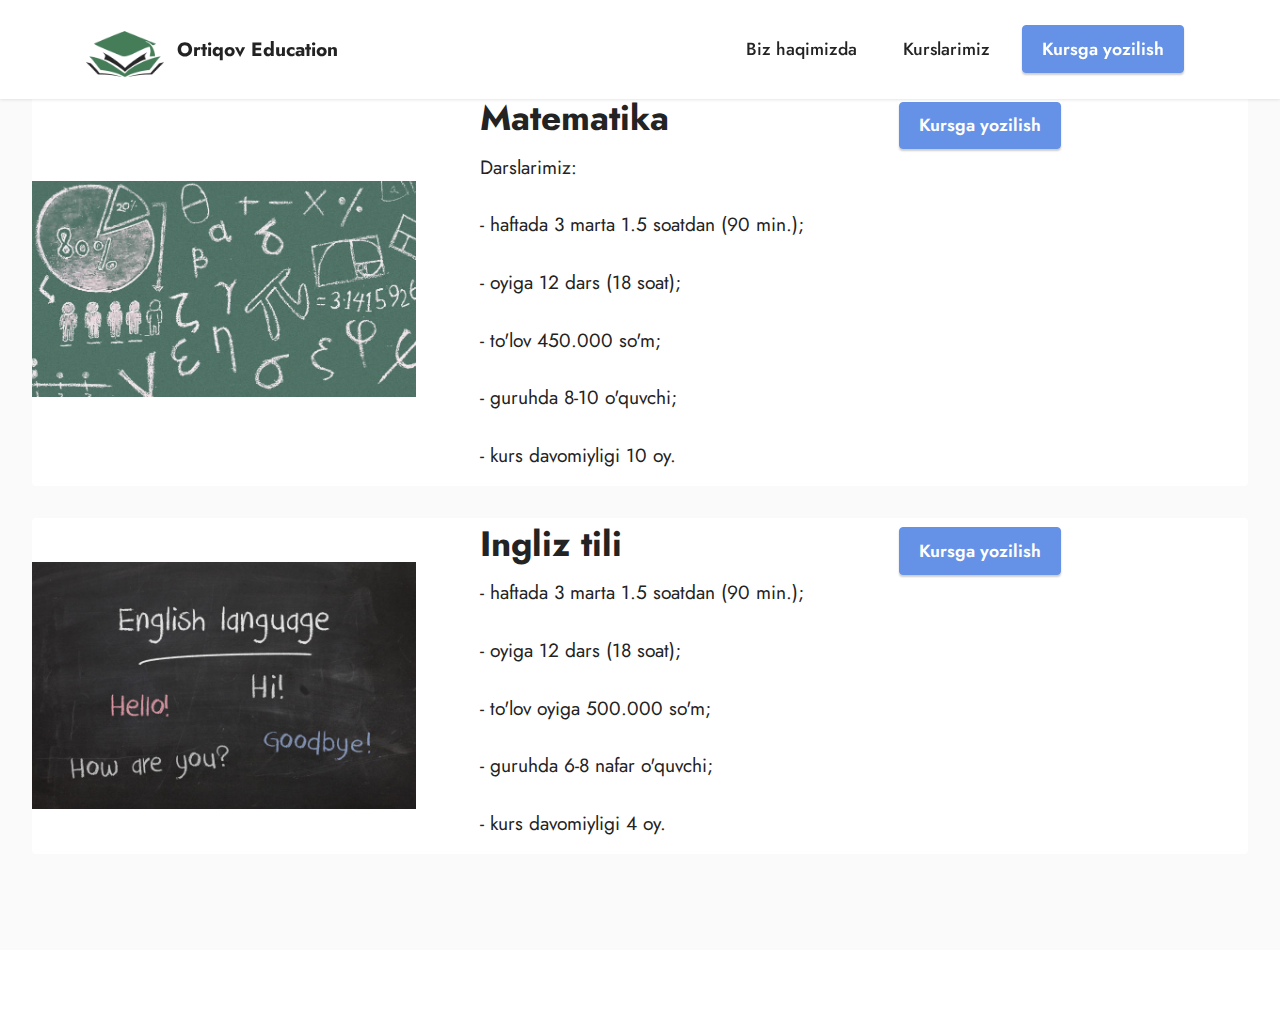
==== page1.html @ 01abdef6 "first commit" ====
<!DOCTYPE html>
<html  >
<head>
  <!-- Site made with Mobirise Website Builder v5.6.11, https://mobirise.com -->
  <meta charset="UTF-8">
  <meta http-equiv="X-UA-Compatible" content="IE=edge">
  <meta name="generator" content="Mobirise v5.6.11, mobirise.com">
  <meta name="twitter:card" content="summary_large_image"/>
  <meta name="twitter:image:src" content="">
  <meta property="og:image" content="">
  <meta name="twitter:title" content="kurslar">
  <meta name="viewport" content="width=device-width, initial-scale=1, minimum-scale=1">
  <link rel="shortcut icon" href="assets/images/ortiqov-2-96x96.png" type="image/x-icon">
  <meta name="description" content="Matematika kurslari,
Matematika,
Matematika Shofitkon,
Ingliz tili ,
Ingliz tili shofirkon">
  
  
  <title>kurslar</title>
  <link rel="stylesheet" href="assets/bootstrap/css/bootstrap.min.css">
  <link rel="stylesheet" href="assets/bootstrap/css/bootstrap-grid.min.css">
  <link rel="stylesheet" href="assets/bootstrap/css/bootstrap-reboot.min.css">
  <link rel="stylesheet" href="assets/dropdown/css/style.css">
  <link rel="stylesheet" href="assets/socicon/css/styles.css">
  <link rel="stylesheet" href="assets/theme/css/style.css">
  <link rel="preload" href="https://fonts.googleapis.com/css?family=Jost:100,200,300,400,500,600,700,800,900,100i,200i,300i,400i,500i,600i,700i,800i,900i&display=swap" as="style" onload="this.onload=null;this.rel='stylesheet'">
  <noscript><link rel="stylesheet" href="https://fonts.googleapis.com/css?family=Jost:100,200,300,400,500,600,700,800,900,100i,200i,300i,400i,500i,600i,700i,800i,900i&display=swap"></noscript>
  <link rel="preload" as="style" href="assets/mobirise/css/mbr-additional.css"><link rel="stylesheet" href="assets/mobirise/css/mbr-additional.css" type="text/css">
  
  
  
  
</head>
<body>
  
  <section data-bs-version="5.1" class="menu menu2 cid-tbuy1qncNh" once="menu" id="menu2-14">
    
    <nav class="navbar navbar-dropdown navbar-fixed-top navbar-expand-lg">
        <div class="container">
            <div class="navbar-brand">
                <span class="navbar-logo">
                    <a href="index.html">
                        <img src="assets/images/ortiqov-2-96x96.png" alt="Mobirise Website Builder" style="height: 4.9rem;">
                    </a>
                </span>
                <span class="navbar-caption-wrap"><a class="navbar-caption text-black text-primary display-7" href="index.html">Ortiqov Education</a></span>
            </div>
            <button class="navbar-toggler" type="button" data-toggle="collapse" data-bs-toggle="collapse" data-target="#navbarSupportedContent" data-bs-target="#navbarSupportedContent" aria-controls="navbarNavAltMarkup" aria-expanded="false" aria-label="Toggle navigation">
                <div class="hamburger">
                    <span></span>
                    <span></span>
                    <span></span>
                    <span></span>
                </div>
            </button>
            <div class="collapse navbar-collapse" id="navbarSupportedContent">
                <ul class="navbar-nav nav-dropdown" data-app-modern-menu="true"><li class="nav-item"><a class="nav-link link text-black text-primary display-4" href="index.html">Biz haqimizda</a></li>
                    <li class="nav-item"><a class="nav-link link text-black text-primary display-4" href="page1.html">Kurslarimiz</a></li></ul>
                
                <div class="navbar-buttons mbr-section-btn"><a class="btn btn-primary display-4" href="page2.html">Kursga yozilish</a></div>
            </div>
        </div>
    </nav>
</section>

<section data-bs-version="5.1" class="features8 cid-tbuydd2Sx3" xmlns="http://www.w3.org/1999/html" id="features9-16">
    
    

    
    

    <div class="container-fluid">
        <div class="card">
            <div class="card-wrapper">
                <div class="row align-items-center">
                    <div class="col-12 col-md-4">
                        <div class="image-wrapper">
                            <img src="assets/images/mbr-1-816x459.jpg" alt="Mobirise Website Builder">
                        </div>
                    </div>
                    <div class="col-12 col-md">
                        <div class="card-box">
                            <div class="row">
                                <div class="col-md">
                                    <h6 class="card-title mbr-fonts-style display-5"><strong>Matematika</strong></h6>
                                    <p class="mbr-text mbr-fonts-style display-7">Darslarimiz:⁣⁣
<br>
<br>⁣- haftada 3 marta 1.5 soatdan (90 min.); ⁣⁣
<br>
<br>- oyiga 12 dars (18 soat); ⁣⁣
<br>
<br>- to'lov 450.000 so'm; ⁣⁣
<br>
<br>- guruhda 8-10 o'quvchi; ⁣⁣
<br>
<br>- kurs davomiyligi 10 oy. ⁣⁣</p>
                                </div>
                                <div class="col-md-auto">
                                    
                                    <div class="mbr-section-btn"><a href="https://mobiri.se" class="btn btn-primary display-4">Kursga yozilish</a></div>
                                </div>
                                <div class="col-lg-2 d-none d-lg-block"></div>
                            </div>
                        </div>
                    </div>
                </div>
            </div>
        </div>
        <div class="card">
            <div class="card-wrapper">
                <div class="row align-items-center">
                    <div class="col-12 col-md-4">
                        <div class="image-wrapper">
                            <img src="assets/images/mbr-816x524.jpg" alt="Mobirise Website Builder">
                        </div>
                    </div>
                    <div class="col-12 col-md">
                        <div class="card-box">
                            <div class="row">
                                <div class="col-md">
                                    <h6 class="card-title mbr-fonts-style display-5"><strong>Ingliz tili</strong></h6>
                                    <p class="mbr-text mbr-fonts-style display-7">⁣⁣⁣- haftada 3 marta 1.5 soatdan (90 min.); ⁣⁣⁣
<br>
<br>- oyiga 12 dars (18 soat); ⁣⁣⁣
<br>
<br>- to'lov oyiga 500.000 so'm; ⁣⁣⁣
<br>
<br>- guruhda 6-8 nafar o'quvchi; ⁣⁣⁣
<br>
<br>- kurs davomiyligi 4 oy. ⁣⁣⁣</p>
                                </div>
                                <div class="col-md-auto">
                                    
                                    <div class="mbr-section-btn"><a href="https://mobiri.se" class="btn btn-primary display-4">Kursga yozilish</a></div>
                                </div>
                                <div class="col-lg-2 d-none d-lg-block"></div>
                            </div>
                        </div>
                    </div>
                </div>
            </div>
        </div>
        
    </div>
</section><section class="display-7" style="padding: 0;align-items: center;justify-content: center;flex-wrap: wrap;    align-content: center;display: flex;position: relative;height: 4rem;"><a href="https://mobiri.se/2800670" style="flex: 1 1;height: 4rem;position: absolute;width: 100%;z-index: 1;"><img alt="" style="height: 4rem;" src="[data-uri]"></a><p style="margin: 0;text-align: center;" class="display-7"> &#8204;</p><a style="z-index:1" href="https://mobirise.com/offline-website-builder.html"></a></section><script src="assets/bootstrap/js/bootstrap.bundle.min.js"></script>  <script src="assets/smoothscroll/smooth-scroll.js"></script>  <script src="assets/ytplayer/index.js"></script>  <script src="assets/dropdown/js/navbar-dropdown.js"></script>  <script src="assets/theme/js/script.js"></script>  
  
  
</body>
</html>
---- assets/dropdown/css/style.css ----
.navbar-dropdown {
  left: 0;
  padding: 0;
  position: absolute;
  right: 0;
  top: 0;
  transition: all 0.45s ease;
  z-index: 1030;
  background: #282828; }
  .navbar-dropdown .navbar-logo {
    margin-right: 0.8rem;
    transition: margin 0.3s ease-in-out;
    vertical-align: middle; }
    .navbar-dropdown .navbar-logo img {
      height: 3.125rem;
      transition: all 0.3s ease-in-out; }
    .navbar-dropdown .navbar-logo.mbr-iconfont {
      font-size: 3.125rem;
      line-height: 3.125rem; }
  .navbar-dropdown .navbar-caption {
    font-weight: 700;
    white-space: normal;
    vertical-align: -4px;
    line-height: 3.125rem !important; }
    .navbar-dropdown .navbar-caption, .navbar-dropdown .navbar-caption:hover {
      color: inherit;
      text-decoration: none; }
  .navbar-dropdown .mbr-iconfont + .navbar-caption {
    vertical-align: -1px; }
  .navbar-dropdown.navbar-fixed-top {
    position: fixed; }
  .navbar-dropdown .navbar-brand span {
    vertical-align: -4px; }
  .navbar-dropdown.bg-color.transparent {
    background: none; }
  .navbar-dropdown.navbar-short .navbar-brand {
    padding: 0.625rem 0; }
    .navbar-dropdown.navbar-short .navbar-brand span {
      vertical-align: -1px; }
  .navbar-dropdown.navbar-short .navbar-caption {
    line-height: 2.375rem !important;
    vertical-align: -2px; }
  .navbar-dropdown.navbar-short .navbar-logo {
    margin-right: 0.5rem; }
    .navbar-dropdown.navbar-short .navbar-logo img {
      height: 2.375rem; }
    .navbar-dropdown.navbar-short .navbar-logo.mbr-iconfont {
      font-size: 2.375rem;
      line-height: 2.375rem; }
  .navbar-dropdown.navbar-short .mbr-table-cell {
    height: 3.625rem; }
  .navbar-dropdown .navbar-close {
    left: 0.6875rem;
    position: fixed;
    top: 0.75rem;
    z-index: 1000; }
  .navbar-dropdown .hamburger-icon {
    content: "";
    display: inline-block;
    vertical-align: middle;
    width: 16px;
    -webkit-box-shadow: 0 -6px 0 1px #282828,0 0 0 1px #282828,0 6px 0 1px #282828;
    -moz-box-shadow: 0 -6px 0 1px #282828,0 0 0 1px #282828,0 6px 0 1px #282828;
    box-shadow: 0 -6px 0 1px #282828,0 0 0 1px #282828,0 6px 0 1px #282828; }

.dropdown-menu .dropdown-toggle[data-toggle="dropdown-submenu"]::after {
  border-bottom: 0.35em solid transparent;
  border-left: 0.35em solid;
  border-right: 0;
  border-top: 0.35em solid transparent;
  margin-left: 0.3rem; }

.dropdown-menu .dropdown-item:focus {
  outline: 0; }

.nav-dropdown {
  font-size: 0.75rem;
  font-weight: 500;
  height: auto !important; }
  .nav-dropdown .nav-btn {
    padding-left: 1rem; }
  .nav-dropdown .link {
    margin: .667em 1.667em;
    font-weight: 500;
    padding: 0;
    transition: color .2s ease-in-out; }
    .nav-dropdown .link.dropdown-toggle {
      margin-right: 2.583em; }
      .nav-dropdown .link.dropdown-toggle::after {
        margin-left: .25rem;
        border-top: 0.35em solid;
        border-right: 0.35em solid transparent;
        border-left: 0.35em solid transparent;
        border-bottom: 0; }
      .nav-dropdown .link.dropdown-toggle[aria-expanded="true"] {
        margin: 0;
        padding: 0.667em 3.263em  0.667em 1.667em; }
  .nav-dropdown .link::after,
  .nav-dropdown .dropdown-item::after {
    color: inherit; }
  .nav-dropdown .btn {
    font-size: 0.75rem;
    font-weight: 700;
    letter-spacing: 0;
    margin-bottom: 0;
    padding-left: 1.25rem;
    padding-right: 1.25rem; }
  .nav-dropdown .dropdown-menu {
    border-radius: 0;
    border: 0;
    left: 0;
    margin: 0;
    padding-bottom: 1.25rem;
    padding-top: 1.25rem;
    position: relative; }
  .nav-dropdown .dropdown-submenu {
    margin-left: 0.125rem;
    top: 0; }
  .nav-dropdown .dropdown-item {
    font-weight: 500;
    line-height: 2;
    padding: 0.3846em 4.615em 0.3846em 1.5385em;
    position: relative;
    transition: color .2s ease-in-out, background-color .2s ease-in-out; }
    .nav-dropdown .dropdown-item::after {
      margin-top: -0.3077em;
      position: absolute;
      right: 1.1538em;
      top: 50%; }
    .nav-dropdown .dropdown-item:focus, .nav-dropdown .dropdown-item:hover {
      background: none; }

@media (max-width: 767px) {
  .nav-dropdown.navbar-toggleable-sm {
    bottom: 0;
    display: none;
    left: 0;
    overflow-x: hidden;
    position: fixed;
    top: 0;
    transform: translateX(-100%);
    -ms-transform: translateX(-100%);
    -webkit-transform: translateX(-100%);
    width: 18.75rem;
    z-index: 999; } }
.nav-dropdown.navbar-toggleable-xl {
  bottom: 0;
  display: none;
  left: 0;
  overflow-x: hidden;
  position: fixed;
  top: 0;
  transform: translateX(-100%);
  -ms-transform: translateX(-100%);
  -webkit-transform: translateX(-100%);
  width: 18.75rem;
  z-index: 999; }

.nav-dropdown-sm {
  display: block !important;
  overflow-x: hidden;
  overflow: auto;
  padding-top: 3.875rem; }
  .nav-dropdown-sm::after {
    content: "";
    display: block;
    height: 3rem;
    width: 100%; }
  .nav-dropdown-sm.collapse.in ~ .navbar-close {
    display: block !important; }
  .nav-dropdown-sm.collapsing, .nav-dropdown-sm.collapse.in {
    transform: translateX(0);
    -ms-transform: translateX(0);
    -webkit-transform: translateX(0);
    transition: all 0.25s ease-out;
    -webkit-transition: all 0.25s ease-out;
    background: #282828; }
  .nav-dropdown-sm.collapsing[aria-expanded="false"] {
    transform: translateX(-100%);
    -ms-transform: translateX(-100%);
    -webkit-transform: translateX(-100%); }
  .nav-dropdown-sm .nav-item {
    display: block;
    margin-left: 0 !important;
    padding-left: 0; }
  .nav-dropdown-sm .link,
  .nav-dropdown-sm .dropdown-item {
    border-top: 1px dotted rgba(255, 255, 255, 0.1);
    font-size: 0.8125rem;
    line-height: 1.6;
    margin: 0 !important;
    padding: 0.875rem 2.4rem 0.875rem 1.5625rem !important;
    position: relative;
    white-space: normal; }
    .nav-dropdown-sm .link:focus, .nav-dropdown-sm .link:hover,
    .nav-dropdown-sm .dropdown-item:focus,
    .nav-dropdown-sm .dropdown-item:hover {
      background: rgba(0, 0, 0, 0.2) !important;
      color: #c0a375; }
  .nav-dropdown-sm .nav-btn {
    position: relative;
    padding: 1.5625rem 1.5625rem 0 1.5625rem; }
    .nav-dropdown-sm .nav-btn::before {
      border-top: 1px dotted rgba(255, 255, 255, 0.1);
      content: "";
      left: 0;
      position: absolute;
      top: 0;
      width: 100%; }
    .nav-dropdown-sm .nav-btn + .nav-btn {
      padding-top: 0.625rem; }
      .nav-dropdown-sm .nav-btn + .nav-btn::before {
        display: none; }
  .nav-dropdown-sm .btn {
    padding: 0.625rem 0; }
  .nav-dropdown-sm .dropdown-toggle[data-toggle="dropdown-submenu"]::after {
    margin-left: .25rem;
    border-top: 0.35em solid;
    border-right: 0.35em solid transparent;
    border-left: 0.35em solid transparent;
    border-bottom: 0; }
  .nav-dropdown-sm .dropdown-toggle[data-toggle="dropdown-submenu"][aria-expanded="true"]::after {
    border-top: 0;
    border-right: 0.35em solid transparent;
    border-left: 0.35em solid transparent;
    border-bottom: 0.35em solid; }
  .nav-dropdown-sm .dropdown-menu {
    margin: 0;
    padding: 0;
    position: relative;
    top: 0;
    left: 0;
    width: 100%;
    border: 0;
    float: none;
    border-radius: 0;
    background: none; }
  .nav-dropdown-sm .dropdown-submenu {
    left: 100%;
    margin-left: 0.125rem;
    margin-top: -1.25rem;
    top: 0; }

.navbar-toggleable-sm .nav-dropdown .dropdown-menu {
  position: absolute; }

.navbar-toggleable-sm .nav-dropdown .dropdown-submenu {
  left: 100%;
  margin-left: 0.125rem;
  margin-top: -1.25rem;
  top: 0; }

.navbar-toggleable-sm.opened .nav-dropdown .dropdown-menu {
  position: relative; }

.navbar-toggleable-sm.opened .nav-dropdown .dropdown-submenu {
  left: 0;
  margin-left: 00rem;
  margin-top: 0rem;
  top: 0; }

.is-builder .nav-dropdown.collapsing {
  transition: none !important; }
---- assets/socicon/css/styles.css ----
@charset "UTF-8";

@font-face {
  font-family: 'Socicon';
  src:  url('../fonts/socicon.eot');
  src:  url('../fonts/socicon.eot?#iefix') format('embedded-opentype'),
    url('../fonts/socicon.woff2') format('woff2'),
    url('../fonts/socicon.ttf') format('truetype'),
    url('../fonts/socicon.woff') format('woff'),
    url('../fonts/socicon.svg#socicon') format('svg');
  font-weight: normal;
  font-style: normal;
  font-display: swap;
}

[data-icon]:before {
  font-family: "socicon" !important;
  content: attr(data-icon);
  font-style: normal !important;
  font-weight: normal !important;
  font-variant: normal !important;
  text-transform: none !important;
  speak: none;
  line-height: 1;
  -webkit-font-smoothing: antialiased;
  -moz-osx-font-smoothing: grayscale;
}

[class^="socicon-"], [class*=" socicon-"] {
  /* use !important to prevent issues with browser extensions that change fonts */
  font-family: 'Socicon' !important;
  speak: none;
  font-style: normal;
  font-weight: normal;
  font-variant: normal;
  text-transform: none;
  line-height: 1;

  /* Better Font Rendering =========== */
  -webkit-font-smoothing: antialiased;
  -moz-osx-font-smoothing: grayscale;
}

.socicon-eitaa:before {
  content: "\e97c";
}
.socicon-soroush:before {
  content: "\e97d";
}
.socicon-bale:before {
  content: "\e97e";
}
.socicon-zazzle:before {
  content: "\e97b";
}
.socicon-society6:before {
  content: "\e97a";
}
.socicon-redbubble:before {
  content: "\e979";
}
.socicon-avvo:before {
  content: "\e978";
}
.socicon-stitcher:before {
  content: "\e977";
}
.socicon-googlehangouts:before {
  content: "\e974";
}
.socicon-dlive:before {
  content: "\e975";
}
.socicon-vsco:before {
  content: "\e976";
}
.socicon-flipboard:before {
  content: "\e973";
}
.socicon-ubuntu:before {
  content: "\e958";
}
.socicon-artstation:before {
  content: "\e959";
}
.socicon-invision:before {
  content: "\e95a";
}
.socicon-torial:before {
  content: "\e95b";
}
.socicon-collectorz:before {
  content: "\e95c";
}
.socicon-seenthis:before {
  content: "\e95d";
}
.socicon-googleplaymusic:before {
  content: "\e95e";
}
.socicon-debian:before {
  content: "\e95f";
}
.socicon-filmfreeway:before {
  content: "\e960";
}
.socicon-gnome:before {
  content: "\e961";
}
.socicon-itchio:before {
  content: "\e962";
}
.socicon-jamendo:before {
  content: "\e963";
}
.socicon-mix:before {
  content: "\e964";
}
.socicon-sharepoint:before {
  content: "\e965";
}
.socicon-tinder:before {
  content: "\e966";
}
.socicon-windguru:before {
  content: "\e967";
}
.socicon-cdbaby:before {
  content: "\e968";
}
.socicon-elementaryos:before {
  content: "\e969";
}
.socicon-stage32:before {
  content: "\e96a";
}
.socicon-tiktok:before {
  content: "\e96b";
}
.socicon-gitter:before {
  content: "\e96c";
}
.socicon-letterboxd:before {
  content: "\e96d";
}
.socicon-threema:before {
  content: "\e96e";
}
.socicon-splice:before {
  content: "\e96f";
}
.socicon-metapop:before {
  content: "\e970";
}
.socicon-naver:before {
  content: "\e971";
}
.socicon-remote:before {
  content: "\e972";
}
.socicon-internet:before {
  content: "\e957";
}
.socicon-moddb:before {
  content: "\e94b";
}
.socicon-indiedb:before {
  content: "\e94c";
}
.socicon-traxsource:before {
  content: "\e94d";
}
.socicon-gamefor:before {
  content: "\e94e";
}
.socicon-pixiv:before {
  content: "\e94f";
}
.socicon-myanimelist:before {
  content: "\e950";
}
.socicon-blackberry:before {
  content: "\e951";
}
.socicon-wickr:before {
  content: "\e952";
}
.socicon-spip:before {
  content: "\e953";
}
.socicon-napster:before {
  content: "\e954";
}
.socicon-beatport:before {
  content: "\e955";
}
.socicon-hackerone:before {
  content: "\e956";
}
.socicon-hackernews:before {
  content: "\e946";
}
.socicon-smashwords:before {
  content: "\e947";
}
.socicon-kobo:before {
  content: "\e948";
}
.socicon-bookbub:before {
  content: "\e949";
}
.socicon-mailru:before {
  content: "\e94a";
}
.socicon-gitlab:before {
  content: "\e945";
}
.socicon-instructables:before {
  content: "\e944";
}
.socicon-portfolio:before {
  content: "\e943";
}
.socicon-codered:before {
  content: "\e940";
}
.socicon-origin:before {
  content: "\e941";
}
.socicon-nextdoor:before {
  content: "\e942";
}
.socicon-udemy:before {
  content: "\e93f";
}
.socicon-livemaster:before {
  content: "\e93e";
}
.socicon-crunchbase:before {
  content: "\e93b";
}
.socicon-homefy:before {
  content: "\e93c";
}
.socicon-calendly:before {
  content: "\e93d";
}
.socicon-realtor:before {
  content: "\e90f";
}
.socicon-tidal:before {
  content: "\e910";
}
.socicon-qobuz:before {
  content: "\e911";
}
.socicon-natgeo:before {
  content: "\e912";
}
.socicon-mastodon:before {
  content: "\e913";
}
.socicon-unsplash:before {
  content: "\e914";
}
.socicon-homeadvisor:before {
  content: "\e915";
}
.socicon-angieslist:before {
  content: "\e916";
}
.socicon-codepen:before {
  content: "\e917";
}
.socicon-slack:before {
  content: "\e918";
}
.socicon-openaigym:before {
  content: "\e919";
}
.socicon-logmein:before {
  content: "\e91a";
}
.socicon-fiverr:before {
  content: "\e91b";
}
.socicon-gotomeeting:before {
  content: "\e91c";
}
.socicon-aliexpress:before {
  content: "\e91d";
}
.socicon-guru:before {
  content: "\e91e";
}
.socicon-appstore:before {
  content: "\e91f";
}
.socicon-homes:before {
  content: "\e920";
}
.socicon-zoom:before {
  content: "\e921";
}
.socicon-alibaba:before {
  content: "\e922";
}
.socicon-craigslist:before {
  content: "\e923";
}
.socicon-wix:before {
  content: "\e924";
}
.socicon-redfin:before {
  content: "\e925";
}
.socicon-googlecalendar:before {
  content: "\e926";
}
.socicon-shopify:before {
  content: "\e927";
}
.socicon-freelancer:before {
  content: "\e928";
}
.socicon-seedrs:before {
  content: "\e929";
}
.socicon-bing:before {
  content: "\e92a";
}
.socicon-doodle:before {
  content: "\e92b";
}
.socicon-bonanza:before {
  content: "\e92c";
}
.socicon-squarespace:before {
  content: "\e92d";
}
.socicon-toptal:before {
  content: "\e92e";
}
.socicon-gust:before {
  content: "\e92f";
}
.socicon-ask:before {
  content: "\e930";
}
.socicon-trulia:before {
  content: "\e931";
}
.socicon-loomly:before {
  content: "\e932";
}
.socicon-ghost:before {
  content: "\e933";
}
.socicon-upwork:before {
  content: "\e934";
}
.socicon-fundable:before {
  content: "\e935";
}
.socicon-booking:before {
  content: "\e936";
}
.socicon-googlemaps:before {
  content: "\e937";
}
.socicon-zillow:before {
  content: "\e938";
}
.socicon-niconico:before {
  content: "\e939";
}
.socicon-toneden:before {
  content: "\e93a";
}
.socicon-augment:before {
  content: "\e908";
}
.socicon-bitbucket:before {
  content: "\e909";
}
.socicon-fyuse:before {
  content: "\e90a";
}
.socicon-yt-gaming:before {
  content: "\e90b";
}
.socicon-sketchfab:before {
  content: "\e90c";
}
.socicon-mobcrush:before {
  content: "\e90d";
}
.socicon-microsoft:before {
  content: "\e90e";
}
.socicon-pandora:before {
  content: "\e907";
}
.socicon-messenger:before {
  content: "\e906";
}
.socicon-gamewisp:before {
  content: "\e905";
}
.socicon-bloglovin:before {
  content: "\e904";
}
.socicon-tunein:before {
  content: "\e903";
}
.socicon-gamejolt:before {
  content: "\e901";
}
.socicon-trello:before {
  content: "\e902";
}
.socicon-spreadshirt:before {
  content: "\e900";
}
.socicon-500px:before {
  content: "\e000";
}
.socicon-8tracks:before {
  content: "\e001";
}
.socicon-airbnb:before {
  content: "\e002";
}
.socicon-alliance:before {
  content: "\e003";
}
.socicon-amazon:before {
  content: "\e004";
}
.socicon-amplement:before {
  content: "\e005";
}
.socicon-android:before {
  content: "\e006";
}
.socicon-angellist:before {
  content: "\e007";
}
.socicon-apple:before {
  content: "\e008";
}
.socicon-appnet:before {
  content: "\e009";
}
.socicon-baidu:before {
  content: "\e00a";
}
.socicon-bandcamp:before {
  content: "\e00b";
}
.socicon-battlenet:before {
  content: "\e00c";
}
.socicon-mixer:before {
  content: "\e00d";
}
.socicon-bebee:before {
  content: "\e00e";
}
.socicon-bebo:before {
  content: "\e00f";
}
.socicon-behance:before {
  content: "\e010";
}
.socicon-blizzard:before {
  content: "\e011";
}
.socicon-blogger:before {
  content: "\e012";
}
.socicon-buffer:before {
  content: "\e013";
}
.socicon-chrome:before {
  content: "\e014";
}
.socicon-coderwall:before {
  content: "\e015";
}
.socicon-curse:before {
  content: "\e016";
}
.socicon-dailymotion:before {
  content: "\e017";
}
.socicon-deezer:before {
  content: "\e018";
}
.socicon-delicious:before {
  content: "\e019";
}
.socicon-deviantart:before {
  content: "\e01a";
}
.socicon-diablo:before {
  content: "\e01b";
}
.socicon-digg:before {
  content: "\e01c";
}
.socicon-discord:before {
  content: "\e01d";
}
.socicon-disqus:before {
  content: "\e01e";
}
.socicon-douban:before {
  content: "\e01f";
}
.socicon-draugiem:before {
  content: "\e020";
}
.socicon-dribbble:before {
  content: "\e021";
}
.socicon-drupal:before {
  content: "\e022";
}
.socicon-ebay:before {
  content: "\e023";
}
.socicon-ello:before {
  content: "\e024";
}
.socicon-endomodo:before {
  content: "\e025";
}
.socicon-envato:before {
  content: "\e026";
}
.socicon-etsy:before {
  content: "\e027";
}
.socicon-facebook:before {
  content: "\e028";
}
.socicon-feedburner:before {
  content: "\e029";
}
.socicon-filmweb:before {
  content: "\e02a";
}
.socicon-firefox:before {
  content: "\e02b";
}
.socicon-flattr:before {
  content: "\e02c";
}
.socicon-flickr:before {
  content: "\e02d";
}
.socicon-formulr:before {
  content: "\e02e";
}
.socicon-forrst:before {
  content: "\e02f";
}
.socicon-foursquare:before {
  content: "\e030";
}
.socicon-friendfeed:before {
  content: "\e031";
}
.socicon-github:before {
  content: "\e032";
}
.socicon-goodreads:before {
  content: "\e033";
}
.socicon-google:before {
  content: "\e034";
}
.socicon-googlescholar:before {
  content: "\e035";
}
.socicon-googlegroups:before {
  content: "\e036";
}
.socicon-googlephotos:before {
  content: "\e037";
}
.socicon-googleplus:before {
  content: "\e038";
}
.socicon-grooveshark:before {
  content: "\e039";
}
.socicon-hackerrank:before {
  content: "\e03a";
}
.socicon-hearthstone:before {
  content: "\e03b";
}
.socicon-hellocoton:before {
  content: "\e03c";
}
.socicon-heroes:before {
  content: "\e03d";
}
.socicon-smashcast:before {
  content: "\e03e";
}
.socicon-horde:before {
  content: "\e03f";
}
.socicon-houzz:before {
  content: "\e040";
}
.socicon-icq:before {
  content: "\e041";
}
.socicon-identica:before {
  content: "\e042";
}
.socicon-imdb:before {
  content: "\e043";
}
.socicon-instagram:before {
  content: "\e044";
}
.socicon-issuu:before {
  content: "\e045";
}
.socicon-istock:before {
  content: "\e046";
}
.socicon-itunes:before {
  content: "\e047";
}
.socicon-keybase:before {
  content: "\e048";
}
.socicon-lanyrd:before {
  content: "\e049";
}
.socicon-lastfm:before {
  content: "\e04a";
}
.socicon-line:before {
  content: "\e04b";
}
.socicon-linkedin:before {
  content: "\e04c";
}
.socicon-livejournal:before {
  content: "\e04d";
}
.socicon-lyft:before {
  content: "\e04e";
}
.socicon-macos:before {
  content: "\e04f";
}
.socicon-mail:before {
  content: "\e050";
}
.socicon-medium:before {
  content: "\e051";
}
.socicon-meetup:before {
  content: "\e052";
}
.socicon-mixcloud:before {
  content: "\e053";
}
.socicon-modelmayhem:before {
  content: "\e054";
}
.socicon-mumble:before {
  content: "\e055";
}
.socicon-myspace:before {
  content: "\e056";
}
.socicon-newsvine:before {
  content: "\e057";
}
.socicon-nintendo:before {
  content: "\e058";
}
.socicon-npm:before {
  content: "\e059";
}
.socicon-odnoklassniki:before {
  content: "\e05a";
}
.socicon-openid:before {
  content: "\e05b";
}
.socicon-opera:before {
  content: "\e05c";
}
.socicon-outlook:before {
  content: "\e05d";
}
.socicon-overwatch:before {
  content: "\e05e";
}
.socicon-patreon:before {
  content: "\e05f";
}
.socicon-paypal:before {
  content: "\e060";
}
.socicon-periscope:before {
  content: "\e061";
}
.socicon-persona:before {
  content: "\e062";
}
.socicon-pinterest:before {
  content: "\e063";
}
.socicon-play:before {
  content: "\e064";
}
.socicon-player:before {
  content: "\e065";
}
.socicon-playstation:before {
  content: "\e066";
}
.socicon-pocket:before {
  content: "\e067";
}
.socicon-qq:before {
  content: "\e068";
}
.socicon-quora:before {
  content: "\e069";
}
.socicon-raidcall:before {
  content: "\e06a";
}
.socicon-ravelry:before {
  content: "\e06b";
}
.socicon-reddit:before {
  content: "\e06c";
}
.socicon-renren:before {
  content: "\e06d";
}
.socicon-researchgate:before {
  content: "\e06e";
}
.socicon-residentadvisor:before {
  content: "\e06f";
}
.socicon-reverbnation:before {
  content: "\e070";
}
.socicon-rss:before {
  content: "\e071";
}
.socicon-sharethis:before {
  content: "\e072";
}
.socicon-skype:before {
  content: "\e073";
}
.socicon-slideshare:before {
  content: "\e074";
}
.socicon-smugmug:before {
  content: "\e075";
}
.socicon-snapchat:before {
  content: "\e076";
}
.socicon-songkick:before {
  content: "\e077";
}
.socicon-soundcloud:before {
  content: "\e078";
}
.socicon-spotify:before {
  content: "\e079";
}
.socicon-stackexchange:before {
  content: "\e07a";
}
.socicon-stackoverflow:before {
  content: "\e07b";
}
.socicon-starcraft:before {
  content: "\e07c";
}
.socicon-stayfriends:before {
  content: "\e07d";
}
.socicon-steam:before {
  content: "\e07e";
}
.socicon-storehouse:before {
  content: "\e07f";
}
.socicon-strava:before {
  content: "\e080";
}
.socicon-streamjar:before {
  content: "\e081";
}
.socicon-stumbleupon:before {
  content: "\e082";
}
.socicon-swarm:before {
  content: "\e083";
}
.socicon-teamspeak:before {
  content: "\e084";
}
.socicon-teamviewer:before {
  content: "\e085";
}
.socicon-technorati:before {
  content: "\e086";
}
.socicon-telegram:before {
  content: "\e087";
}
.socicon-tripadvisor:before {
  content: "\e088";
}
.socicon-tripit:before {
  content: "\e089";
}
.socicon-triplej:before {
  content: "\e08a";
}
.socicon-tumblr:before {
  content: "\e08b";
}
.socicon-twitch:before {
  content: "\e08c";
}
.socicon-twitter:before {
  content: "\e08d";
}
.socicon-uber:before {
  content: "\e08e";
}
.socicon-ventrilo:before {
  content: "\e08f";
}
.socicon-viadeo:before {
  content: "\e090";
}
.socicon-viber:before {
  content: "\e091";
}
.socicon-viewbug:before {
  content: "\e092";
}
.socicon-vimeo:before {
  content: "\e093";
}
.socicon-vine:before {
  content: "\e094";
}
.socicon-vkontakte:before {
  content: "\e095";
}
.socicon-warcraft:before {
  content: "\e096";
}
.socicon-wechat:before {
  content: "\e097";
}
.socicon-weibo:before {
  content: "\e098";
}
.socicon-whatsapp:before {
  content: "\e099";
}
.socicon-wikipedia:before {
  content: "\e09a";
}
.socicon-windows:before {
  content: "\e09b";
}
.socicon-wordpress:before {
  content: "\e09c";
}
.socicon-wykop:before {
  content: "\e09d";
}
.socicon-xbox:before {
  content: "\e09e";
}
.socicon-xing:before {
  content: "\e09f";
}
.socicon-yahoo:before {
  content: "\e0a0";
}
.socicon-yammer:before {
  content: "\e0a1";
}
.socicon-yandex:before {
  content: "\e0a2";
}
.socicon-yelp:before {
  content: "\e0a3";
}
.socicon-younow:before {
  content: "\e0a4";
}
.socicon-youtube:before {
  content: "\e0a5";
}
.socicon-zapier:before {
  content: "\e0a6";
}
.socicon-zerply:before {
  content: "\e0a7";
}
.socicon-zomato:before {
  content: "\e0a8";
}
.socicon-zynga:before {
  content: "\e0a9";
}
---- assets/theme/css/style.css ----
@charset "UTF-8";
section {
  background-color: #ffffff;
}

body {
  font-style: normal;
  line-height: 1.5;
  font-weight: 400;
  color: #232323;
  position: relative;
}

button {
  background-color: transparent;
  border-color: transparent;
}

section,
.container,
.container-fluid {
  position: relative;
  word-wrap: break-word;
}

a.mbr-iconfont:hover {
  text-decoration: none;
}

.article .lead p,
.article .lead ul,
.article .lead ol,
.article .lead pre,
.article .lead blockquote {
  margin-bottom: 0;
}

a {
  font-style: normal;
  font-weight: 400;
  cursor: pointer;
}
a, a:hover {
  text-decoration: none;
}

.mbr-section-title {
  font-style: normal;
  line-height: 1.3;
}

.mbr-section-subtitle {
  line-height: 1.3;
}

.mbr-text {
  font-style: normal;
  line-height: 1.7;
}

h1,
h2,
h3,
h4,
h5,
h6,
.display-1,
.display-2,
.display-4,
.display-5,
.display-7,
span,
p,
a {
  line-height: 1;
  word-break: break-word;
  word-wrap: break-word;
  font-weight: 400;
}

b,
strong {
  font-weight: bold;
}

input:-webkit-autofill, input:-webkit-autofill:hover, input:-webkit-autofill:focus, input:-webkit-autofill:active {
  transition-delay: 9999s;
  -webkit-transition-property: background-color, color;
  transition-property: background-color, color;
}

textarea[type=hidden] {
  display: none;
}

section {
  background-position: 50% 50%;
  background-repeat: no-repeat;
  background-size: cover;
}
section .mbr-background-video,
section .mbr-background-video-preview {
  position: absolute;
  bottom: 0;
  left: 0;
  right: 0;
  top: 0;
}

.hidden {
  visibility: hidden;
}

.mbr-z-index20 {
  z-index: 20;
}

/*! Base colors */
.mbr-white {
  color: #ffffff;
}

.mbr-black {
  color: #111111;
}

.mbr-bg-white {
  background-color: #ffffff;
}

.mbr-bg-black {
  background-color: #000000;
}

/*! Text-aligns */
.align-left {
  text-align: left;
}

.align-center {
  text-align: center;
}

.align-right {
  text-align: right;
}

/*! Font-weight  */
.mbr-light {
  font-weight: 300;
}

.mbr-regular {
  font-weight: 400;
}

.mbr-semibold {
  font-weight: 500;
}

.mbr-bold {
  font-weight: 700;
}

/*! Media  */
.media-content {
  flex-basis: 100%;
}

.media-container-row {
  display: flex;
  flex-direction: row;
  flex-wrap: wrap;
  justify-content: center;
  align-content: center;
  align-items: start;
}
.media-container-row .media-size-item {
  width: 400px;
}

.media-container-column {
  display: flex;
  flex-direction: column;
  flex-wrap: wrap;
  justify-content: center;
  align-content: center;
  align-items: stretch;
}
.media-container-column > * {
  width: 100%;
}

@media (min-width: 992px) {
  .media-container-row {
    flex-wrap: nowrap;
  }
}
figure {
  margin-bottom: 0;
  overflow: hidden;
}

figure[mbr-media-size] {
  transition: width 0.1s;
}

img,
iframe {
  display: block;
  width: 100%;
}

.card {
  background-color: transparent;
  border: none;
}

.card-box {
  width: 100%;
}

.card-img {
  text-align: center;
  flex-shrink: 0;
  -webkit-flex-shrink: 0;
}

.media {
  max-width: 100%;
  margin: 0 auto;
}

.mbr-figure {
  align-self: center;
}

.media-container > div {
  max-width: 100%;
}

.mbr-figure img,
.card-img img {
  width: 100%;
}

@media (max-width: 991px) {
  .media-size-item {
    width: auto !important;
  }

  .media {
    width: auto;
  }

  .mbr-figure {
    width: 100% !important;
  }
}
/*! Buttons */
.mbr-section-btn {
  margin-left: -0.6rem;
  margin-right: -0.6rem;
  font-size: 0;
}

.btn {
  font-weight: 600;
  border-width: 1px;
  font-style: normal;
  margin: 0.6rem 0.6rem;
  white-space: normal;
  transition: all 0.2s ease-in-out;
  display: inline-flex;
  align-items: center;
  justify-content: center;
  word-break: break-word;
}

.btn-sm {
  font-weight: 600;
  letter-spacing: 0px;
  transition: all 0.3s ease-in-out;
}

.btn-md {
  font-weight: 600;
  letter-spacing: 0px;
  transition: all 0.3s ease-in-out;
}

.btn-lg {
  font-weight: 600;
  letter-spacing: 0px;
  transition: all 0.3s ease-in-out;
}

.btn-form {
  margin: 0;
}
.btn-form:hover {
  cursor: pointer;
}

nav .mbr-section-btn {
  margin-left: 0rem;
  margin-right: 0rem;
}

/*! Btn icon margin */
.btn .mbr-iconfont,
.btn.btn-sm .mbr-iconfont {
  order: 1;
  cursor: pointer;
  margin-left: 0.5rem;
  vertical-align: sub;
}

.btn.btn-md .mbr-iconfont,
.btn.btn-md .mbr-iconfont {
  margin-left: 0.8rem;
}

.mbr-regular {
  font-weight: 400;
}

.mbr-semibold {
  font-weight: 500;
}

.mbr-bold {
  font-weight: 700;
}

[type=submit] {
  -webkit-appearance: none;
}

/*! Full-screen */
.mbr-fullscreen .mbr-overlay {
  min-height: 100vh;
}

.mbr-fullscreen {
  display: flex;
  display: -moz-flex;
  display: -ms-flex;
  display: -o-flex;
  align-items: center;
  min-height: 100vh;
  padding-top: 3rem;
  padding-bottom: 3rem;
}

/*! Map */
.map {
  height: 25rem;
  position: relative;
}
.map iframe {
  width: 100%;
  height: 100%;
}

/*! Scroll to top arrow */
.mbr-arrow-up {
  bottom: 25px;
  right: 90px;
  position: fixed;
  text-align: right;
  z-index: 5000;
  color: #ffffff;
  font-size: 22px;
}

.mbr-arrow-up a {
  background: rgba(0, 0, 0, 0.2);
  border-radius: 50%;
  color: #fff;
  display: inline-block;
  height: 60px;
  width: 60px;
  border: 2px solid #fff;
  outline-style: none !important;
  position: relative;
  text-decoration: none;
  transition: all 0.3s ease-in-out;
  cursor: pointer;
  text-align: center;
}
.mbr-arrow-up a:hover {
  background-color: rgba(0, 0, 0, 0.4);
}
.mbr-arrow-up a i {
  line-height: 60px;
}

.mbr-arrow-up-icon {
  display: block;
  color: #fff;
}

.mbr-arrow-up-icon::before {
  content: "›";
  display: inline-block;
  font-family: serif;
  font-size: 22px;
  line-height: 1;
  font-style: normal;
  position: relative;
  top: 6px;
  left: -4px;
  transform: rotate(-90deg);
}

/*! Arrow Down */
.mbr-arrow {
  position: absolute;
  bottom: 45px;
  left: 50%;
  width: 60px;
  height: 60px;
  cursor: pointer;
  background-color: rgba(80, 80, 80, 0.5);
  border-radius: 50%;
  transform: translateX(-50%);
}
@media (max-width: 767px) {
  .mbr-arrow {
    display: none;
  }
}
.mbr-arrow > a {
  display: inline-block;
  text-decoration: none;
  outline-style: none;
  -webkit-animation: arrowdown 1.7s ease-in-out infinite;
          animation: arrowdown 1.7s ease-in-out infinite;
  color: #ffffff;
}
.mbr-arrow > a > i {
  position: absolute;
  top: -2px;
  left: 15px;
  font-size: 2rem;
}

#scrollToTop a i::before {
  content: "";
  position: absolute;
  display: block;
  border-bottom: 2.5px solid #fff;
  border-left: 2.5px solid #fff;
  width: 27.8%;
  height: 27.8%;
  left: 50%;
  top: 51%;
  transform: translateY(-30%) translateX(-50%) rotate(135deg);
}

@keyframes arrowdown {
  0% {
    transform: translateY(0px);
  }
  50% {
    transform: translateY(-5px);
  }
  100% {
    transform: translateY(0px);
  }
}
@-webkit-keyframes arrowdown {
  0% {
    transform: translateY(0px);
  }
  50% {
    transform: translateY(-5px);
  }
  100% {
    transform: translateY(0px);
  }
}
@media (max-width: 500px) {
  .mbr-arrow-up {
    left: 0;
    right: 0;
    text-align: center;
  }
}
/*Gradients animation*/
@keyframes gradient-animation {
  from {
    background-position: 0% 100%;
    -webkit-animation-timing-function: ease-in-out;
            animation-timing-function: ease-in-out;
  }
  to {
    background-position: 100% 0%;
    -webkit-animation-timing-function: ease-in-out;
            animation-timing-function: ease-in-out;
  }
}
@-webkit-keyframes gradient-animation {
  from {
    background-position: 0% 100%;
    -webkit-animation-timing-function: ease-in-out;
            animation-timing-function: ease-in-out;
  }
  to {
    background-position: 100% 0%;
    -webkit-animation-timing-function: ease-in-out;
            animation-timing-function: ease-in-out;
  }
}
.bg-gradient {
  background-size: 200% 200%;
  animation: gradient-animation 5s infinite alternate;
  -webkit-animation: gradient-animation 5s infinite alternate;
}

.menu .navbar-brand {
  display: -webkit-flex;
}
.menu .navbar-brand span {
  display: flex;
  display: -webkit-flex;
}
.menu .navbar-brand .navbar-caption-wrap {
  display: -webkit-flex;
}
.menu .navbar-brand .navbar-logo img {
  display: -webkit-flex;
  width: auto;
}
@media (min-width: 768px) and (max-width: 991px) {
  .menu .navbar-toggleable-sm .navbar-nav {
    display: -ms-flexbox;
  }
}
@media (max-width: 991px) {
  .menu .navbar-collapse {
    max-height: 93.5vh;
  }
  .menu .navbar-collapse.show {
    overflow: auto;
  }
}
@media (min-width: 992px) {
  .menu .navbar-nav.nav-dropdown {
    display: -webkit-flex;
  }
  .menu .navbar-toggleable-sm .navbar-collapse {
    display: -webkit-flex !important;
  }
  .menu .collapsed .navbar-collapse {
    max-height: 93.5vh;
  }
  .menu .collapsed .navbar-collapse.show {
    overflow: auto;
  }
}
@media (max-width: 767px) {
  .menu .navbar-collapse {
    max-height: 80vh;
  }
}

.nav-link .mbr-iconfont {
  margin-right: 0.5rem;
}

.navbar {
  display: -webkit-flex;
  -webkit-flex-wrap: wrap;
  -webkit-align-items: center;
  -webkit-justify-content: space-between;
}

.navbar-collapse {
  -webkit-flex-basis: 100%;
  -webkit-flex-grow: 1;
  -webkit-align-items: center;
}

.nav-dropdown .link {
  padding: 0.667em 1.667em !important;
  margin: 0 !important;
}

.nav {
  display: -webkit-flex;
  -webkit-flex-wrap: wrap;
}

.row {
  display: -webkit-flex;
  -webkit-flex-wrap: wrap;
}

.justify-content-center {
  -webkit-justify-content: center;
}

.form-inline {
  display: -webkit-flex;
}

.card-wrapper {
  -webkit-flex: 1;
}

.carousel-control {
  z-index: 10;
  display: -webkit-flex;
}

.carousel-controls {
  display: -webkit-flex;
}

.media {
  display: -webkit-flex;
}

.form-group:focus {
  outline: none;
}

.jq-selectbox__select {
  padding: 7px 0;
  position: relative;
}

.jq-selectbox__dropdown {
  overflow: hidden;
  border-radius: 10px;
  position: absolute;
  top: 100%;
  left: 0 !important;
  width: 100% !important;
}

.jq-selectbox__trigger-arrow {
  right: 0;
  transform: translateY(-50%);
}

.jq-selectbox li {
  padding: 1.07em 0.5em;
}

input[type=range] {
  padding-left: 0 !important;
  padding-right: 0 !important;
}

.modal-dialog,
.modal-content {
  height: 100%;
}

.modal-dialog .carousel-inner {
  height: calc(100vh - 1.75rem);
}
@media (max-width: 575px) {
  .modal-dialog .carousel-inner {
    height: calc(100vh - 1rem);
  }
}

.carousel-item {
  text-align: center;
}

.carousel-item img {
  margin: auto;
}

.navbar-toggler {
  align-self: flex-start;
  padding: 0.25rem 0.75rem;
  font-size: 1.25rem;
  line-height: 1;
  background: transparent;
  border: 1px solid transparent;
  border-radius: 0.25rem;
}

.navbar-toggler:focus,
.navbar-toggler:hover {
  text-decoration: none;
  box-shadow: none;
}

.navbar-toggler-icon {
  display: inline-block;
  width: 1.5em;
  height: 1.5em;
  vertical-align: middle;
  content: "";
  background: no-repeat center center;
  background-size: 100% 100%;
}

.navbar-toggler-left {
  position: absolute;
  left: 1rem;
}

.navbar-toggler-right {
  position: absolute;
  right: 1rem;
}

.card-img {
  width: auto;
}

.menu .navbar.collapsed:not(.beta-menu) {
  flex-direction: column;
}

.carousel-item.active,
.carousel-item-next,
.carousel-item-prev {
  display: flex;
}

.note-air-layout .dropup .dropdown-menu,
.note-air-layout .navbar-fixed-bottom .dropdown .dropdown-menu {
  bottom: initial !important;
}

html,
body {
  height: auto;
  min-height: 100vh;
}

.dropup .dropdown-toggle::after {
  display: none;
}

.form-asterisk {
  font-family: initial;
  position: absolute;
  top: -2px;
  font-weight: normal;
}

.form-control-label {
  position: relative;
  cursor: pointer;
  margin-bottom: 0.357em;
  padding: 0;
}

.alert {
  color: #ffffff;
  border-radius: 0;
  border: 0;
  font-size: 1.1rem;
  line-height: 1.5;
  margin-bottom: 1.875rem;
  padding: 1.25rem;
  position: relative;
  text-align: center;
}
.alert.alert-form::after {
  background-color: inherit;
  bottom: -7px;
  content: "";
  display: block;
  height: 14px;
  left: 50%;
  margin-left: -7px;
  position: absolute;
  transform: rotate(45deg);
  width: 14px;
}

.form-control {
  background-color: #ffffff;
  background-clip: border-box;
  color: #232323;
  line-height: 1rem !important;
  height: auto;
  padding: 0.6rem 1.2rem;
  transition: border-color 0.25s ease 0s;
  border: 1px solid transparent !important;
  border-radius: 4px;
  box-shadow: rgba(0, 0, 0, 0.07) 0px 1px 1px 0px, rgba(0, 0, 0, 0.07) 0px 1px 3px 0px, rgba(0, 0, 0, 0.03) 0px 0px 0px 1px;
}
.form-active .form-control:invalid {
  border-color: red;
}

form .row {
  margin-left: -0.6rem;
  margin-right: -0.6rem;
}
form .row [class*=col] {
  padding-left: 0.6rem;
  padding-right: 0.6rem;
}

form .mbr-section-btn {
  margin: 0;
  padding-left: 0.6rem;
  padding-right: 0.6rem;
}

form .btn {
  display: flex;
  padding: 0.6rem 1.2rem;
  margin: 0;
}

form .form-check-input {
  margin-top: 0.5;
}

textarea.form-control {
  line-height: 1.5rem !important;
}

.form-group {
  margin-bottom: 1.2rem;
}

.form-control,
form .btn {
  min-height: 48px;
}

.gdpr-block label span.textGDPR input[name=gdpr] {
  top: 7px;
}

.form-control:focus {
  box-shadow: none;
}

:focus {
  outline: none;
}

.mbr-overlay {
  background-color: #000;
  bottom: 0;
  left: 0;
  opacity: 0.5;
  position: absolute;
  right: 0;
  top: 0;
  z-index: 0;
  pointer-events: none;
}

blockquote {
  font-style: italic;
  padding: 3rem;
  font-size: 1.09rem;
  position: relative;
  border-left: 3px solid;
}

ul,
ol,
pre,
blockquote {
  margin-bottom: 2.3125rem;
}

.mt-4 {
  margin-top: 2rem !important;
}

.mb-4 {
  margin-bottom: 2rem !important;
}

@media (min-width: 992px) {
  .container {
    padding-left: 16px;
    padding-right: 16px;
  }

  .row {
    margin-left: -16px;
    margin-right: -16px;
  }
  .row > [class*=col] {
    padding-left: 16px;
    padding-right: 16px;
  }
}
@media (min-width: 768px) {
  .container-fluid {
    padding-left: 32px;
    padding-right: 32px;
  }
}
@media (min-width: 768px) and (max-width: 991px) {
  .mbr-container {
    padding-left: 32px;
    padding-right: 32px;
  }
}
@media (max-width: 767px) {
  .mbr-container {
    padding-left: 16px;
    padding-right: 16px;
  }
}
.card-wrapper,
.item-wrapper {
  overflow: hidden;
}

.app-video-wrapper > img {
  opacity: 1;
}

.item {
  position: relative;
}

.dropdown-menu .dropdown-menu {
  left: 100%;
}

.dropdown-item + .dropdown-menu {
  display: none;
}

.dropdown-item:hover + .dropdown-menu,
.dropdown-menu:hover {
  display: block;
}

@media (min-aspect-ratio: 16/9) {
  .mbr-video-foreground {
    height: 300% !important;
    top: -100% !important;
  }
}
@media (max-aspect-ratio: 16/9) {
  .mbr-video-foreground {
    width: 300% !important;
    left: -100% !important;
  }
}.engine {
	position: absolute;
	text-indent: -2400px;
	text-align: center;
	padding: 0;
	top: 0;
	left: -2400px;
}
---- assets/mobirise/css/mbr-additional.css ----
body {
  font-family: Jost;
}
.display-1 {
  font-family: 'Jost', sans-serif;
  font-size: 4.6rem;
  line-height: 1.1;
}
.display-1 > .mbr-iconfont {
  font-size: 5.75rem;
}
.display-2 {
  font-family: 'Jost', sans-serif;
  font-size: 3rem;
  line-height: 1.1;
}
.display-2 > .mbr-iconfont {
  font-size: 3.75rem;
}
.display-4 {
  font-family: 'Jost', sans-serif;
  font-size: 1.1rem;
  line-height: 1.5;
}
.display-4 > .mbr-iconfont {
  font-size: 1.375rem;
}
.display-5 {
  font-family: 'Jost', sans-serif;
  font-size: 2.2rem;
  line-height: 1.5;
}
.display-5 > .mbr-iconfont {
  font-size: 2.75rem;
}
.display-7 {
  font-family: 'Jost', sans-serif;
  font-size: 1.2rem;
  line-height: 1.5;
}
.display-7 > .mbr-iconfont {
  font-size: 1.5rem;
}
/* ---- Fluid typography for mobile devices ---- */
/* 1.4 - font scale ratio ( bootstrap == 1.42857 ) */
/* 100vw - current viewport width */
/* (48 - 20)  48 == 48rem == 768px, 20 == 20rem == 320px(minimal supported viewport) */
/* 0.65 - min scale variable, may vary */
@media (max-width: 992px) {
  .display-1 {
    font-size: 3.68rem;
  }
}
@media (max-width: 768px) {
  .display-1 {
    font-size: 3.22rem;
    font-size: calc( 2.26rem + (4.6 - 2.26) * ((100vw - 20rem) / (48 - 20)));
    line-height: calc( 1.1 * (2.26rem + (4.6 - 2.26) * ((100vw - 20rem) / (48 - 20))));
  }
  .display-2 {
    font-size: 2.4rem;
    font-size: calc( 1.7rem + (3 - 1.7) * ((100vw - 20rem) / (48 - 20)));
    line-height: calc( 1.3 * (1.7rem + (3 - 1.7) * ((100vw - 20rem) / (48 - 20))));
  }
  .display-4 {
    font-size: 0.88rem;
    font-size: calc( 1.0350000000000001rem + (1.1 - 1.0350000000000001) * ((100vw - 20rem) / (48 - 20)));
    line-height: calc( 1.4 * (1.0350000000000001rem + (1.1 - 1.0350000000000001) * ((100vw - 20rem) / (48 - 20))));
  }
  .display-5 {
    font-size: 1.76rem;
    font-size: calc( 1.42rem + (2.2 - 1.42) * ((100vw - 20rem) / (48 - 20)));
    line-height: calc( 1.4 * (1.42rem + (2.2 - 1.42) * ((100vw - 20rem) / (48 - 20))));
  }
  .display-7 {
    font-size: 0.96rem;
    font-size: calc( 1.07rem + (1.2 - 1.07) * ((100vw - 20rem) / (48 - 20)));
    line-height: calc( 1.4 * (1.07rem + (1.2 - 1.07) * ((100vw - 20rem) / (48 - 20))));
  }
}
/* Buttons */
.btn {
  padding: 0.6rem 1.2rem;
  border-radius: 4px;
}
.btn-sm {
  padding: 0.6rem 1.2rem;
  border-radius: 4px;
}
.btn-md {
  padding: 0.6rem 1.2rem;
  border-radius: 4px;
}
.btn-lg {
  padding: 1rem 2.6rem;
  border-radius: 4px;
}
.bg-primary {
  background-color: #6592e6 !important;
}
.bg-success {
  background-color: #40b0bf !important;
}
.bg-info {
  background-color: #47b5ed !important;
}
.bg-warning {
  background-color: #ffe161 !important;
}
.bg-danger {
  background-color: #ff9966 !important;
}
.btn-primary,
.btn-primary:active {
  background-color: #6592e6 !important;
  border-color: #6592e6 !important;
  color: #ffffff !important;
  box-shadow: 0 2px 2px 0 rgba(0, 0, 0, 0.2);
}
.btn-primary:hover,
.btn-primary:focus,
.btn-primary.focus,
.btn-primary.active {
  color: #ffffff !important;
  background-color: #2260d2 !important;
  border-color: #2260d2 !important;
  box-shadow: 0 2px 5px 0 rgba(0, 0, 0, 0.2);
}
.btn-primary.disabled,
.btn-primary:disabled {
  color: #ffffff !important;
  background-color: #2260d2 !important;
  border-color: #2260d2 !important;
}
.btn-secondary,
.btn-secondary:active {
  background-color: #ff6666 !important;
  border-color: #ff6666 !important;
  color: #ffffff !important;
  box-shadow: 0 2px 2px 0 rgba(0, 0, 0, 0.2);
}
.btn-secondary:hover,
.btn-secondary:focus,
.btn-secondary.focus,
.btn-secondary.active {
  color: #ffffff !important;
  background-color: #ff0f0f !important;
  border-color: #ff0f0f !important;
  box-shadow: 0 2px 5px 0 rgba(0, 0, 0, 0.2);
}
.btn-secondary.disabled,
.btn-secondary:disabled {
  color: #ffffff !important;
  background-color: #ff0f0f !important;
  border-color: #ff0f0f !important;
}
.btn-info,
.btn-info:active {
  background-color: #47b5ed !important;
  border-color: #47b5ed !important;
  color: #ffffff !important;
  box-shadow: 0 2px 2px 0 rgba(0, 0, 0, 0.2);
}
.btn-info:hover,
.btn-info:focus,
.btn-info.focus,
.btn-info.active {
  color: #ffffff !important;
  background-color: #148cca !important;
  border-color: #148cca !important;
  box-shadow: 0 2px 5px 0 rgba(0, 0, 0, 0.2);
}
.btn-info.disabled,
.btn-info:disabled {
  color: #ffffff !important;
  background-color: #148cca !important;
  border-color: #148cca !important;
}
.btn-success,
.btn-success:active {
  background-color: #40b0bf !important;
  border-color: #40b0bf !important;
  color: #ffffff !important;
  box-shadow: 0 2px 2px 0 rgba(0, 0, 0, 0.2);
}
.btn-success:hover,
.btn-success:focus,
.btn-success.focus,
.btn-success.active {
  color: #ffffff !important;
  background-color: #2a747e !important;
  border-color: #2a747e !important;
  box-shadow: 0 2px 5px 0 rgba(0, 0, 0, 0.2);
}
.btn-success.disabled,
.btn-success:disabled {
  color: #ffffff !important;
  background-color: #2a747e !important;
  border-color: #2a747e !important;
}
.btn-warning,
.btn-warning:active {
  background-color: #ffe161 !important;
  border-color: #ffe161 !important;
  color: #614f00 !important;
  box-shadow: 0 2px 2px 0 rgba(0, 0, 0, 0.2);
}
.btn-warning:hover,
.btn-warning:focus,
.btn-warning.focus,
.btn-warning.active {
  color: #0a0800 !important;
  background-color: #ffd10a !important;
  border-color: #ffd10a !important;
  box-shadow: 0 2px 5px 0 rgba(0, 0, 0, 0.2);
}
.btn-warning.disabled,
.btn-warning:disabled {
  color: #614f00 !important;
  background-color: #ffd10a !important;
  border-color: #ffd10a !important;
}
.btn-danger,
.btn-danger:active {
  background-color: #ff9966 !important;
  border-color: #ff9966 !important;
  color: #ffffff !important;
  box-shadow: 0 2px 2px 0 rgba(0, 0, 0, 0.2);
}
.btn-danger:hover,
.btn-danger:focus,
.btn-danger.focus,
.btn-danger.active {
  color: #ffffff !important;
  background-color: #ff5f0f !important;
  border-color: #ff5f0f !important;
  box-shadow: 0 2px 5px 0 rgba(0, 0, 0, 0.2);
}
.btn-danger.disabled,
.btn-danger:disabled {
  color: #ffffff !important;
  background-color: #ff5f0f !important;
  border-color: #ff5f0f !important;
}
.btn-white,
.btn-white:active {
  background-color: #fafafa !important;
  border-color: #fafafa !important;
  color: #7a7a7a !important;
  box-shadow: 0 2px 2px 0 rgba(0, 0, 0, 0.2);
}
.btn-white:hover,
.btn-white:focus,
.btn-white.focus,
.btn-white.active {
  color: #4f4f4f !important;
  background-color: #cfcfcf !important;
  border-color: #cfcfcf !important;
  box-shadow: 0 2px 5px 0 rgba(0, 0, 0, 0.2);
}
.btn-white.disabled,
.btn-white:disabled {
  color: #7a7a7a !important;
  background-color: #cfcfcf !important;
  border-color: #cfcfcf !important;
}
.btn-black,
.btn-black:active {
  background-color: #232323 !important;
  border-color: #232323 !important;
  color: #ffffff !important;
  box-shadow: 0 2px 2px 0 rgba(0, 0, 0, 0.2);
}
.btn-black:hover,
.btn-black:focus,
.btn-black.focus,
.btn-black.active {
  color: #ffffff !important;
  background-color: #000000 !important;
  border-color: #000000 !important;
  box-shadow: 0 2px 5px 0 rgba(0, 0, 0, 0.2);
}
.btn-black.disabled,
.btn-black:disabled {
  color: #ffffff !important;
  background-color: #000000 !important;
  border-color: #000000 !important;
}
.btn-primary-outline,
.btn-primary-outline:active {
  background-color: transparent !important;
  border-color: transparent;
  color: #6592e6;
}
.btn-primary-outline:hover,
.btn-primary-outline:focus,
.btn-primary-outline.focus,
.btn-primary-outline.active {
  color: #2260d2 !important;
  background-color: transparent!important;
  border-color: transparent!important;
  box-shadow: none!important;
}
.btn-primary-outline.disabled,
.btn-primary-outline:disabled {
  color: #ffffff !important;
  background-color: #6592e6 !important;
  border-color: #6592e6 !important;
}
.btn-secondary-outline,
.btn-secondary-outline:active {
  background-color: transparent !important;
  border-color: transparent;
  color: #ff6666;
}
.btn-secondary-outline:hover,
.btn-secondary-outline:focus,
.btn-secondary-outline.focus,
.btn-secondary-outline.active {
  color: #ff0f0f !important;
  background-color: transparent!important;
  border-color: transparent!important;
  box-shadow: none!important;
}
.btn-secondary-outline.disabled,
.btn-secondary-outline:disabled {
  color: #ffffff !important;
  background-color: #ff6666 !important;
  border-color: #ff6666 !important;
}
.btn-info-outline,
.btn-info-outline:active {
  background-color: transparent !important;
  border-color: transparent;
  color: #47b5ed;
}
.btn-info-outline:hover,
.btn-info-outline:focus,
.btn-info-outline.focus,
.btn-info-outline.active {
  color: #148cca !important;
  background-color: transparent!important;
  border-color: transparent!important;
  box-shadow: none!important;
}
.btn-info-outline.disabled,
.btn-info-outline:disabled {
  color: #ffffff !important;
  background-color: #47b5ed !important;
  border-color: #47b5ed !important;
}
.btn-success-outline,
.btn-success-outline:active {
  background-color: transparent !important;
  border-color: transparent;
  color: #40b0bf;
}
.btn-success-outline:hover,
.btn-success-outline:focus,
.btn-success-outline.focus,
.btn-success-outline.active {
  color: #2a747e !important;
  background-color: transparent!important;
  border-color: transparent!important;
  box-shadow: none!important;
}
.btn-success-outline.disabled,
.btn-success-outline:disabled {
  color: #ffffff !important;
  background-color: #40b0bf !important;
  border-color: #40b0bf !important;
}
.btn-warning-outline,
.btn-warning-outline:active {
  background-color: transparent !important;
  border-color: transparent;
  color: #ffe161;
}
.btn-warning-outline:hover,
.btn-warning-outline:focus,
.btn-warning-outline.focus,
.btn-warning-outline.active {
  color: #ffd10a !important;
  background-color: transparent!important;
  border-color: transparent!important;
  box-shadow: none!important;
}
.btn-warning-outline.disabled,
.btn-warning-outline:disabled {
  color: #614f00 !important;
  background-color: #ffe161 !important;
  border-color: #ffe161 !important;
}
.btn-danger-outline,
.btn-danger-outline:active {
  background-color: transparent !important;
  border-color: transparent;
  color: #ff9966;
}
.btn-danger-outline:hover,
.btn-danger-outline:focus,
.btn-danger-outline.focus,
.btn-danger-outline.active {
  color: #ff5f0f !important;
  background-color: transparent!important;
  border-color: transparent!important;
  box-shadow: none!important;
}
.btn-danger-outline.disabled,
.btn-danger-outline:disabled {
  color: #ffffff !important;
  background-color: #ff9966 !important;
  border-color: #ff9966 !important;
}
.btn-black-outline,
.btn-black-outline:active {
  background-color: transparent !important;
  border-color: transparent;
  color: #232323;
}
.btn-black-outline:hover,
.btn-black-outline:focus,
.btn-black-outline.focus,
.btn-black-outline.active {
  color: #000000 !important;
  background-color: transparent!important;
  border-color: transparent!important;
  box-shadow: none!important;
}
.btn-black-outline.disabled,
.btn-black-outline:disabled {
  color: #ffffff !important;
  background-color: #232323 !important;
  border-color: #232323 !important;
}
.btn-white-outline,
.btn-white-outline:active {
  background-color: transparent !important;
  border-color: transparent;
  color: #fafafa;
}
.btn-white-outline:hover,
.btn-white-outline:focus,
.btn-white-outline.focus,
.btn-white-outline.active {
  color: #cfcfcf !important;
  background-color: transparent!important;
  border-color: transparent!important;
  box-shadow: none!important;
}
.btn-white-outline.disabled,
.btn-white-outline:disabled {
  color: #7a7a7a !important;
  background-color: #fafafa !important;
  border-color: #fafafa !important;
}
.text-primary {
  color: #6592e6 !important;
}
.text-secondary {
  color: #ff6666 !important;
}
.text-success {
  color: #40b0bf !important;
}
.text-info {
  color: #47b5ed !important;
}
.text-warning {
  color: #ffe161 !important;
}
.text-danger {
  color: #ff9966 !important;
}
.text-white {
  color: #fafafa !important;
}
.text-black {
  color: #232323 !important;
}
a.text-primary:hover,
a.text-primary:focus,
a.text-primary.active {
  color: #205ac5 !important;
}
a.text-secondary:hover,
a.text-secondary:focus,
a.text-secondary.active {
  color: #ff0000 !important;
}
a.text-success:hover,
a.text-success:focus,
a.text-success.active {
  color: #266a73 !important;
}
a.text-info:hover,
a.text-info:focus,
a.text-info.active {
  color: #1283bc !important;
}
a.text-warning:hover,
a.text-warning:focus,
a.text-warning.active {
  color: #facb00 !important;
}
a.text-danger:hover,
a.text-danger:focus,
a.text-danger.active {
  color: #ff5500 !important;
}
a.text-white:hover,
a.text-white:focus,
a.text-white.active {
  color: #c7c7c7 !important;
}
a.text-black:hover,
a.text-black:focus,
a.text-black.active {
  color: #000000 !important;
}
a[class*="text-"]:not(.nav-link):not(.dropdown-item):not([role]):not(.navbar-caption) {
  position: relative;
  background-image: transparent;
  background-size: 10000px 2px;
  background-repeat: no-repeat;
  background-position: 0px 1.2em;
  background-position: -10000px 1.2em;
}
a[class*="text-"]:not(.nav-link):not(.dropdown-item):not([role]):not(.navbar-caption):hover {
  transition: background-position 2s ease-in-out;
  background-image: linear-gradient(currentColor 50%, currentColor 50%);
  background-position: 0px 1.2em;
}
.nav-tabs .nav-link.active {
  color: #6592e6;
}
.nav-tabs .nav-link:not(.active) {
  color: #232323;
}
.alert-success {
  background-color: #70c770;
}
.alert-info {
  background-color: #47b5ed;
}
.alert-warning {
  background-color: #ffe161;
}
.alert-danger {
  background-color: #ff9966;
}
.mbr-gallery-filter li.active .btn {
  background-color: #6592e6;
  border-color: #6592e6;
  color: #ffffff;
}
.mbr-gallery-filter li.active .btn:focus {
  box-shadow: none;
}
a,
a:hover {
  color: #6592e6;
}
.mbr-plan-header.bg-primary .mbr-plan-subtitle,
.mbr-plan-header.bg-primary .mbr-plan-price-desc {
  color: #ffffff;
}
.mbr-plan-header.bg-success .mbr-plan-subtitle,
.mbr-plan-header.bg-success .mbr-plan-price-desc {
  color: #a0d8df;
}
.mbr-plan-header.bg-info .mbr-plan-subtitle,
.mbr-plan-header.bg-info .mbr-plan-price-desc {
  color: #ffffff;
}
.mbr-plan-header.bg-warning .mbr-plan-subtitle,
.mbr-plan-header.bg-warning .mbr-plan-price-desc {
  color: #ffffff;
}
.mbr-plan-header.bg-danger .mbr-plan-subtitle,
.mbr-plan-header.bg-danger .mbr-plan-price-desc {
  color: #ffffff;
}
/* Scroll to top button*/
.scrollToTop_wraper {
  display: none;
}
.form-control {
  font-family: 'Jost', sans-serif;
  font-size: 1.1rem;
  line-height: 1.5;
  font-weight: 400;
}
.form-control > .mbr-iconfont {
  font-size: 1.375rem;
}
.form-control:hover,
.form-control:focus {
  box-shadow: rgba(0, 0, 0, 0.07) 0px 1px 1px 0px, rgba(0, 0, 0, 0.07) 0px 1px 3px 0px, rgba(0, 0, 0, 0.03) 0px 0px 0px 1px;
  border-color: #6592e6 !important;
}
.form-control:-webkit-input-placeholder {
  font-family: 'Jost', sans-serif;
  font-size: 1.1rem;
  line-height: 1.5;
  font-weight: 400;
}
.form-control:-webkit-input-placeholder > .mbr-iconfont {
  font-size: 1.375rem;
}
blockquote {
  border-color: #6592e6;
}
/* Forms */
.jq-selectbox li:hover,
.jq-selectbox li.selected {
  background-color: #6592e6;
  color: #ffffff;
}
.jq-number__spin {
  transition: 0.25s ease;
}
.jq-number__spin:hover {
  border-color: #6592e6;
}
.jq-selectbox .jq-selectbox__trigger-arrow,
.jq-number__spin.minus:after,
.jq-number__spin.plus:after {
  transition: 0.4s;
  border-top-color: #353535;
  border-bottom-color: #353535;
}
.jq-selectbox:hover .jq-selectbox__trigger-arrow,
.jq-number__spin.minus:hover:after,
.jq-number__spin.plus:hover:after {
  border-top-color: #6592e6;
  border-bottom-color: #6592e6;
}
.xdsoft_datetimepicker .xdsoft_calendar td.xdsoft_default,
.xdsoft_datetimepicker .xdsoft_calendar td.xdsoft_current,
.xdsoft_datetimepicker .xdsoft_timepicker .xdsoft_time_box > div > div.xdsoft_current {
  color: #ffffff !important;
  background-color: #6592e6 !important;
  box-shadow: none !important;
}
.xdsoft_datetimepicker .xdsoft_calendar td:hover,
.xdsoft_datetimepicker .xdsoft_timepicker .xdsoft_time_box > div > div:hover {
  color: #000000 !important;
  background: #ff6666 !important;
  box-shadow: none !important;
}
.lazy-bg {
  background-image: none !important;
}
.lazy-placeholder:not(section),
.lazy-none {
  display: block;
  position: relative;
  padding-bottom: 56.25%;
  width: 100%;
  height: auto;
}
iframe.lazy-placeholder,
.lazy-placeholder:after {
  content: '';
  position: absolute;
  width: 200px;
  height: 200px;
  background: transparent no-repeat center;
  background-size: contain;
  top: 50%;
  left: 50%;
  transform: translateX(-50%) translateY(-50%);
  background-image: url("data:image/svg+xml;charset=UTF-8,%3csvg width='32' height='32' viewBox='0 0 64 64' xmlns='http://www.w3.org/2000/svg' stroke='%236592e6' %3e%3cg fill='none' fill-rule='evenodd'%3e%3cg transform='translate(16 16)' stroke-width='2'%3e%3ccircle stroke-opacity='.5' cx='16' cy='16' r='16'/%3e%3cpath d='M32 16c0-9.94-8.06-16-16-16'%3e%3canimateTransform attributeName='transform' type='rotate' from='0 16 16' to='360 16 16' dur='1s' repeatCount='indefinite'/%3e%3c/path%3e%3c/g%3e%3c/g%3e%3c/svg%3e");
}
section.lazy-placeholder:after {
  opacity: 0.5;
}
body {
  overflow-x: hidden;
}
a {
  transition: color 0.6s;
}
.cid-tboYofpI2I {
  z-index: 1000;
  width: 100%;
  position: relative;
  min-height: 60px;
}
.cid-tboYofpI2I nav.navbar {
  position: fixed;
}
.cid-tboYofpI2I .dropdown-item:before {
  font-family: Moririse2 !important;
  content: "\e966";
  display: inline-block;
  width: 0;
  position: absolute;
  left: 1rem;
  top: 0.5rem;
  margin-right: 0.5rem;
  line-height: 1;
  font-size: inherit;
  vertical-align: middle;
  text-align: center;
  overflow: hidden;
  transform: scale(0, 1);
  transition: all 0.25s ease-in-out;
}
.cid-tboYofpI2I .dropdown-menu {
  padding: 0;
  border-radius: 4px;
  box-shadow: 0 1px 3px 0 rgba(0, 0, 0, 0.1);
}
.cid-tboYofpI2I .dropdown-item {
  border-bottom: 1px solid #e6e6e6;
}
.cid-tboYofpI2I .dropdown-item:hover,
.cid-tboYofpI2I .dropdown-item:focus {
  background: #6592e6 !important;
  color: white !important;
}
.cid-tboYofpI2I .dropdown-item:hover span {
  color: white;
}
.cid-tboYofpI2I .dropdown-item:first-child {
  border-top-left-radius: 4px;
  border-top-right-radius: 4px;
}
.cid-tboYofpI2I .dropdown-item:last-child {
  border-bottom: none;
  border-bottom-left-radius: 4px;
  border-bottom-right-radius: 4px;
}
.cid-tboYofpI2I .nav-dropdown .link {
  padding: 0 0.3em !important;
  margin: 0.667em 1em !important;
}
.cid-tboYofpI2I .nav-dropdown .link.dropdown-toggle::after {
  margin-left: 0.5rem;
  margin-top: 0.2rem;
}
.cid-tboYofpI2I .nav-link {
  position: relative;
}
.cid-tboYofpI2I .container {
  display: flex;
  margin: auto;
}
@media (min-width: 992px) {
  .cid-tboYofpI2I .container {
    flex-wrap: nowrap;
  }
}
.cid-tboYofpI2I .iconfont-wrapper {
  color: #000000 !important;
  font-size: 1.5rem;
  padding-right: 0.5rem;
}
.cid-tboYofpI2I .dropdown-menu,
.cid-tboYofpI2I .navbar.opened {
  background: #ffffff !important;
}
.cid-tboYofpI2I .nav-item:focus,
.cid-tboYofpI2I .nav-link:focus {
  outline: none;
}
.cid-tboYofpI2I .dropdown .dropdown-menu .dropdown-item {
  width: auto;
  transition: all 0.25s ease-in-out;
}
.cid-tboYofpI2I .dropdown .dropdown-menu .dropdown-item::after {
  right: 0.5rem;
}
.cid-tboYofpI2I .dropdown .dropdown-menu .dropdown-item .mbr-iconfont {
  margin-right: 0.5rem;
  vertical-align: sub;
}
.cid-tboYofpI2I .dropdown .dropdown-menu .dropdown-item .mbr-iconfont:before {
  display: inline-block;
  transform: scale(1, 1);
  transition: all 0.25s ease-in-out;
}
.cid-tboYofpI2I .collapsed .dropdown-menu .dropdown-item:before {
  display: none;
}
.cid-tboYofpI2I .collapsed .dropdown .dropdown-menu .dropdown-item {
  padding: 0.235em 1.5em 0.235em 1.5em !important;
  transition: none;
  margin: 0 !important;
}
.cid-tboYofpI2I .navbar {
  min-height: 70px;
  transition: all 0.3s;
  border-bottom: 1px solid transparent;
  box-shadow: 0 1px 3px 0 rgba(0, 0, 0, 0.1);
  background: #ffffff;
}
.cid-tboYofpI2I .navbar.opened {
  transition: all 0.3s;
}
.cid-tboYofpI2I .navbar .dropdown-item {
  padding: 0.5rem 1.8rem;
}
.cid-tboYofpI2I .navbar .navbar-logo img {
  width: auto;
}
.cid-tboYofpI2I .navbar .navbar-collapse {
  justify-content: flex-end;
  z-index: 1;
}
.cid-tboYofpI2I .navbar.collapsed {
  justify-content: center;
}
.cid-tboYofpI2I .navbar.collapsed .nav-item .nav-link::before {
  display: none;
}
.cid-tboYofpI2I .navbar.collapsed.opened .dropdown-menu {
  top: 0;
}
@media (min-width: 992px) {
  .cid-tboYofpI2I .navbar.collapsed.opened:not(.navbar-short) .navbar-collapse {
    max-height: calc(98.5vh - 4.9rem);
  }
}
.cid-tboYofpI2I .navbar.collapsed .dropdown-menu .dropdown-submenu {
  left: 0 !important;
}
.cid-tboYofpI2I .navbar.collapsed .dropdown-menu .dropdown-item:after {
  right: auto;
}
.cid-tboYofpI2I .navbar.collapsed .dropdown-menu .dropdown-toggle[data-toggle="dropdown-submenu"]:after {
  margin-left: 0.5rem;
  margin-top: 0.2rem;
  border-top: 0.35em solid;
  border-right: 0.35em solid transparent;
  border-left: 0.35em solid transparent;
  border-bottom: 0;
  top: 41%;
}
.cid-tboYofpI2I .navbar.collapsed ul.navbar-nav li {
  margin: auto;
}
.cid-tboYofpI2I .navbar.collapsed .dropdown-menu .dropdown-item {
  padding: 0.25rem 1.5rem;
  text-align: center;
}
.cid-tboYofpI2I .navbar.collapsed .icons-menu {
  padding-left: 0;
  padding-right: 0;
  padding-top: 0.5rem;
  padding-bottom: 0.5rem;
}
@media (max-width: 991px) {
  .cid-tboYofpI2I .navbar .nav-item .nav-link::before {
    display: none;
  }
  .cid-tboYofpI2I .navbar.opened .dropdown-menu {
    top: 0;
  }
  .cid-tboYofpI2I .navbar .dropdown-menu .dropdown-submenu {
    left: 0 !important;
  }
  .cid-tboYofpI2I .navbar .dropdown-menu .dropdown-item:after {
    right: auto;
  }
  .cid-tboYofpI2I .navbar .dropdown-menu .dropdown-toggle[data-toggle="dropdown-submenu"]:after {
    margin-left: 0.5rem;
    margin-top: 0.2rem;
    border-top: 0.35em solid;
    border-right: 0.35em solid transparent;
    border-left: 0.35em solid transparent;
    border-bottom: 0;
    top: 40%;
  }
  .cid-tboYofpI2I .navbar .navbar-logo img {
    height: 3rem !important;
  }
  .cid-tboYofpI2I .navbar ul.navbar-nav li {
    margin: auto;
  }
  .cid-tboYofpI2I .navbar .dropdown-menu .dropdown-item {
    padding: 0.25rem 1.5rem !important;
    text-align: center;
  }
  .cid-tboYofpI2I .navbar .navbar-brand {
    flex-shrink: initial;
    flex-basis: auto;
    word-break: break-word;
    padding-right: 2rem;
  }
  .cid-tboYofpI2I .navbar .navbar-toggler {
    flex-basis: auto;
  }
  .cid-tboYofpI2I .navbar .icons-menu {
    padding-left: 0;
    padding-top: 0.5rem;
    padding-bottom: 0.5rem;
  }
}
@media (max-width: 991px) and (max-width: 767px) {
  .cid-tboYofpI2I .navbar .navbar-brand {
    width: calc(100% - 31px);
  }
}
.cid-tboYofpI2I .navbar.navbar-short {
  min-height: 60px;
}
.cid-tboYofpI2I .navbar.navbar-short .navbar-logo img {
  height: 2.5rem !important;
}
.cid-tboYofpI2I .navbar.navbar-short .navbar-brand {
  min-height: 60px;
  padding: 0;
}
.cid-tboYofpI2I .navbar-brand {
  min-height: 70px;
  flex-shrink: 0;
  align-items: center;
  margin-right: 0;
  padding: 10px 0;
  transition: all 0.3s;
  word-break: break-word;
  z-index: 1;
}
.cid-tboYofpI2I .navbar-brand .navbar-caption {
  line-height: inherit !important;
}
.cid-tboYofpI2I .navbar-brand .navbar-logo a {
  outline: none;
}
.cid-tboYofpI2I .dropdown-item.active,
.cid-tboYofpI2I .dropdown-item:active {
  background-color: transparent;
}
.cid-tboYofpI2I .navbar-expand-lg .navbar-nav .nav-link {
  padding: 0;
}
.cid-tboYofpI2I .nav-dropdown .link.dropdown-toggle {
  margin-right: 1.667em;
}
.cid-tboYofpI2I .nav-dropdown .link.dropdown-toggle[aria-expanded="true"] {
  margin-right: 0;
  padding: 0.667em 1.667em;
}
.cid-tboYofpI2I .navbar.navbar-expand-lg .dropdown .dropdown-menu {
  background: #ffffff;
}
.cid-tboYofpI2I .navbar.navbar-expand-lg .dropdown .dropdown-menu .dropdown-submenu {
  margin: 0;
  left: 100%;
}
.cid-tboYofpI2I .navbar .dropdown.open > .dropdown-menu {
  display: block;
}
.cid-tboYofpI2I ul.navbar-nav {
  flex-wrap: wrap;
}
.cid-tboYofpI2I .navbar-buttons {
  text-align: center;
  min-width: 170px;
}
.cid-tboYofpI2I button.navbar-toggler {
  outline: none;
  width: 31px;
  height: 20px;
  cursor: pointer;
  transition: all 0.2s;
  position: relative;
  align-self: center;
}
.cid-tboYofpI2I button.navbar-toggler .hamburger span {
  position: absolute;
  right: 0;
  width: 30px;
  height: 2px;
  border-right: 5px;
  background-color: #000000;
}
.cid-tboYofpI2I button.navbar-toggler .hamburger span:nth-child(1) {
  top: 0;
  transition: all 0.2s;
}
.cid-tboYofpI2I button.navbar-toggler .hamburger span:nth-child(2) {
  top: 8px;
  transition: all 0.15s;
}
.cid-tboYofpI2I button.navbar-toggler .hamburger span:nth-child(3) {
  top: 8px;
  transition: all 0.15s;
}
.cid-tboYofpI2I button.navbar-toggler .hamburger span:nth-child(4) {
  top: 16px;
  transition: all 0.2s;
}
.cid-tboYofpI2I nav.opened .hamburger span:nth-child(1) {
  top: 8px;
  width: 0;
  opacity: 0;
  right: 50%;
  transition: all 0.2s;
}
.cid-tboYofpI2I nav.opened .hamburger span:nth-child(2) {
  transform: rotate(45deg);
  transition: all 0.25s;
}
.cid-tboYofpI2I nav.opened .hamburger span:nth-child(3) {
  transform: rotate(-45deg);
  transition: all 0.25s;
}
.cid-tboYofpI2I nav.opened .hamburger span:nth-child(4) {
  top: 8px;
  width: 0;
  opacity: 0;
  right: 50%;
  transition: all 0.2s;
}
.cid-tboYofpI2I .navbar-dropdown {
  padding: 0 1rem;
  position: fixed;
}
.cid-tboYofpI2I a.nav-link {
  display: flex;
  align-items: center;
  justify-content: center;
}
.cid-tboYofpI2I .icons-menu {
  flex-wrap: nowrap;
  display: flex;
  justify-content: center;
  padding-left: 1rem;
  padding-right: 1rem;
  padding-top: 0.3rem;
  text-align: center;
}
@media screen and (-ms-high-contrast: active), (-ms-high-contrast: none) {
  .cid-tboYofpI2I .navbar {
    height: 70px;
  }
  .cid-tboYofpI2I .navbar.opened {
    height: auto;
  }
  .cid-tboYofpI2I .nav-item .nav-link:hover::before {
    width: 175%;
    max-width: calc(100% + 2rem);
    left: -1rem;
  }
}
.cid-tbp2q0vH4A {
  background-image: url("../../../assets/images/mbr-1920x1440.jpg");
}
.cid-tbp2q0vH4A .mbr-fallback-image.disabled {
  display: none;
}
.cid-tbp2q0vH4A .mbr-fallback-image {
  display: block;
  background-size: cover;
  background-position: center center;
  width: 100%;
  height: 100%;
  position: absolute;
  top: 0;
}
.cid-tbp2q0vH4A .mbr-section-title {
  color: #232323;
}
.cid-tbp2q0vH4A .mbr-text,
.cid-tbp2q0vH4A .mbr-section-btn {
  color: #232323;
}
.cid-tbp8S8FEzA {
  padding-top: 4rem;
  padding-bottom: 2rem;
  background-color: #ffffff;
}
.cid-tbp8S8FEzA .mbr-fallback-image.disabled {
  display: none;
}
.cid-tbp8S8FEzA .mbr-fallback-image {
  display: block;
  background-size: cover;
  background-position: center center;
  width: 100%;
  height: 100%;
  position: absolute;
  top: 0;
}
@media (min-width: 1500px) {
  .cid-tbp8S8FEzA .container {
    max-width: 1400px;
  }
}
.cid-tbp8S8FEzA .mbr-iconfont {
  display: block;
  font-size: 5rem;
  color: #6592e6;
  margin-bottom: 2rem;
}
.cid-tbp8S8FEzA .card-wrapper {
  margin-top: 3rem;
}
.cid-tbp8S8FEzA .row {
  justify-content: center;
}
.cid-tbpa7dAFhk {
  padding-top: 5rem;
  padding-bottom: 5rem;
  background-color: #ffffff;
}
.cid-tbpa7dAFhk .line {
  background-color: #6592e6;
  align: center;
  height: 2px;
  margin: 0 auto;
}
.cid-tbpao3PgnY {
  padding-top: 5rem;
  padding-bottom: 3rem;
  background-color: #ffffff;
}
.cid-tbpao3PgnY .mbr-fallback-image.disabled {
  display: none;
}
.cid-tbpao3PgnY .mbr-fallback-image {
  display: block;
  background-size: cover;
  background-position: center center;
  width: 100%;
  height: 100%;
  position: absolute;
  top: 0;
}
.cid-tbpao3PgnY .card-wrapper {
  padding-right: 2rem;
}
@media (max-width: 992px) {
  .cid-tbpao3PgnY .card {
    margin-bottom: 2rem!important;
  }
  .cid-tbpao3PgnY .card-wrapper {
    padding: 0 1rem;
  }
}
@media (max-width: 767px) {
  .cid-tbpao3PgnY .link-wrap {
    align-items: center;
  }
}
.cid-tbpao3PgnY .image-wrapper img {
  width: 100%;
  object-fit: cover;
}
.cid-tbpao3PgnY .mbr-text UL {
  text-align: left;
}
.cid-tburtXGddk {
  padding-top: 7rem;
  padding-bottom: 8rem;
  background-color: #ffffff;
}
.cid-tburtXGddk .mbr-fallback-image.disabled {
  display: none;
}
.cid-tburtXGddk .mbr-fallback-image {
  display: block;
  background-size: cover;
  background-position: center center;
  width: 100%;
  height: 100%;
  position: absolute;
  top: 0;
}
.cid-tburtXGddk .embla__slide {
  display: flex;
  justify-content: center;
  position: relative;
  min-width: 570px;
  max-width: 570px;
}
@media (max-width: 768px) {
  .cid-tburtXGddk .embla__slide {
    min-width: 70%;
    max-width: initial;
    margin-left: 1rem !important;
    margin-right: 1rem !important;
  }
}
.cid-tburtXGddk .embla__button--next,
.cid-tburtXGddk .embla__button--prev {
  display: flex;
}
.cid-tburtXGddk .embla__button {
  top: 50%;
  width: 60px;
  height: 60px;
  margin-top: -1.5rem;
  font-size: 22px;
  background-color: rgba(0, 0, 0, 0.5);
  color: #fff;
  border: 2px solid #fff;
  border-radius: 50%;
  transition: all 0.3s;
  position: absolute;
  display: flex;
  justify-content: center;
  align-items: center;
}
.cid-tburtXGddk .embla__button:disabled {
  cursor: default;
  display: none;
}
.cid-tburtXGddk .embla__button:hover {
  background: #000;
  color: rgba(255, 255, 255, 0.5);
}
.cid-tburtXGddk .embla__button.embla__button--prev {
  left: 0;
  margin-left: 2.5rem;
}
.cid-tburtXGddk .embla__button.embla__button--next {
  right: 0;
  margin-right: 2.5rem;
}
@media (max-width: 768px) {
  .cid-tburtXGddk .embla__button {
    top: auto;
  }
}
.cid-tburtXGddk .user_image {
  width: 200px;
  height: 200px;
  margin-bottom: 1.6rem;
  overflow: hidden;
  border-radius: 50%;
  margin: 0 auto 2rem auto;
}
.cid-tburtXGddk .user_image .item-wrapper {
  width: 200px;
  height: 200px;
}
.cid-tburtXGddk .user_image img {
  width: 100%;
  min-width: 100%;
  min-height: 100%;
  object-fit: cover;
}
@media (max-width: 230px) {
  .cid-tburtXGddk .user_image {
    width: 100%;
    height: auto;
  }
}
.cid-tburtXGddk .embla {
  position: relative;
  width: 100%;
}
.cid-tburtXGddk .embla__viewport {
  overflow: hidden;
  width: 100%;
}
.cid-tburtXGddk .embla__viewport.is-draggable {
  cursor: grab;
}
.cid-tburtXGddk .embla__viewport.is-dragging {
  cursor: grabbing;
}
.cid-tburtXGddk .embla__container {
  display: flex;
  user-select: none;
  -webkit-touch-callout: none;
  -khtml-user-select: none;
  -webkit-tap-highlight-color: transparent;
}
.cid-tbuujey64Z {
  padding-top: 5rem;
  padding-bottom: 0rem;
  background-image: url("../../../assets/images/background3.jpg");
}
.cid-tbuujey64Z .mbr-fallback-image.disabled {
  display: none;
}
.cid-tbuujey64Z .mbr-fallback-image {
  display: block;
  background-size: cover;
  background-position: center center;
  width: 100%;
  height: 100%;
  position: absolute;
  top: 0;
}
.cid-tbuujey64Z .number-wrap {
  color: #ffffff;
  text-align: center;
}
.cid-tbuujey64Z .number {
  color: #ffffff;
}
.cid-tbuujey64Z .period {
  display: block;
}
.cid-tbuujey64Z .dot {
  display: none;
}
@media (max-width: 767px) {
  .cid-tbuujey64Z .period {
    font-size: 0.8rem;
  }
}
.cid-tbuujey64Z .btn {
  height: 100%;
  margin: 0;
}
.cid-tbuujey64Z .mbr-section-btn {
  margin-bottom: 1.2rem;
}
.cid-tbuujey64Z .mbr-section-title {
  color: #ffffff;
}
.cid-tbuujey64Z .mbr-text {
  color: #ffffff;
}
.cid-tbuujey64Z .icons-menu .soc-item {
  padding-left: 8px;
  padding-right: 8px;
}
.cid-tbuujey64Z .icons-menu .soc-item .mbr-iconfont {
  font-size: 2rem;
  display: flex;
  border-radius: 50%;
  text-align: center;
  color: #ffffff;
  border: 2px solid #ffffff;
  justify-content: center;
  align-content: center;
  transition: all 0.3s;
}
.cid-tbuujey64Z .icons-menu .soc-item .mbr-iconfont:before {
  padding: 0.6rem;
}
.cid-tbuujey64Z .icons-menu .soc-item .mbr-iconfont:hover {
  background-color: #ffffff;
  color: #000000;
}
.cid-tbuvARO0tV {
  padding-top: 5rem;
  padding-bottom: 1rem;
  background-color: #ffffff;
}
.cid-tbuvARO0tV .mbr-section-title {
  text-align: center;
}
.cid-tbuw5hnifl {
  padding-top: 0rem;
  padding-bottom: 6rem;
  background-color: #fafafa;
}
.cid-tbuw5hnifl .mbr-fallback-image.disabled {
  display: none;
}
.cid-tbuw5hnifl .mbr-fallback-image {
  display: block;
  background-size: cover;
  background-position: center center;
  width: 100%;
  height: 100%;
  position: absolute;
  top: 0;
}
@media (max-width: 767px) {
  .cid-tbuw5hnifl .card-box {
    padding: 1rem;
  }
}
@media (min-width: 768px) {
  .cid-tbuw5hnifl .card-box {
    padding-right: 2rem;
  }
}
@media (min-width: 992px) {
  .cid-tbuw5hnifl .card-box {
    padding-left: 2rem;
    padding-right: 4rem;
  }
}
.cid-tbuw5hnifl .card-wrapper {
  border-radius: 4px;
  background-color: #ffffff;
}
.cid-tbuw5hnifl .image-wrapper img {
  width: 100%;
  object-fit: cover;
}
.cid-tbuw5hnifl .card:not(:nth-last-child(1)) {
  margin-bottom: 2rem;
}
.cid-tbuw5hnifl .mbr-text {
  text-align: left;
}
.cid-tbuxKLITql {
  padding-top: 0rem;
  padding-bottom: 2rem;
  background-color: #ffffff;
}
.cid-tbuyxbJIsq {
  padding-top: 120px;
  padding-bottom: 45px;
  background-color: #232323;
}
@media (max-width: 767px) {
  .cid-tbuyxbJIsq .content {
    text-align: center;
  }
  .cid-tbuyxbJIsq .content > div:not(:last-child) {
    margin-bottom: 2rem;
  }
}
.cid-tbuyxbJIsq .map {
  height: 18.75rem;
}
@media (max-width: 767px) {
  .cid-tbuyxbJIsq .footer-lower .copyright {
    margin-bottom: 1rem;
    text-align: center;
  }
}
.cid-tbuyxbJIsq .footer-lower hr {
  margin: 1rem 0;
  border-color: #fff;
  opacity: 0.05;
}
.cid-tbuyxbJIsq .google-map {
  height: 25rem;
  position: relative;
}
.cid-tbuyxbJIsq .google-map iframe {
  height: 100%;
  width: 100%;
}
.cid-tbuyxbJIsq .google-map [data-state-details] {
  color: #6b6763;
  font-family: Montserrat;
  height: 1.5em;
  margin-top: -0.75em;
  padding-left: 1.25rem;
  padding-right: 1.25rem;
  position: absolute;
  text-align: center;
  top: 50%;
  width: 100%;
}
.cid-tbuyxbJIsq .google-map[data-state] {
  background: #e9e5dc;
}
.cid-tbuyxbJIsq .google-map[data-state="loading"] [data-state-details] {
  display: none;
}
.cid-tbuyxbJIsq .social-list {
  padding-left: 0;
  margin-bottom: 0;
  margin-left: -7px;
  list-style: none;
  display: flex;
  -webkit-justify-content: flex-start;
  justify-content: flex-start;
  -webkit-flex-wrap: wrap;
  flex-wrap: wrap;
}
.cid-tbuyxbJIsq .social-list .mbr-iconfont-social {
  font-size: 1.3rem;
  color: #fff;
}
.cid-tbuyxbJIsq .social-list .soc-item {
  margin: 0 0.5rem;
}
.cid-tbuyxbJIsq .social-list a {
  margin: 0;
  opacity: 0.5;
  -webkit-transition: 0.2s linear;
  transition: 0.2s linear;
}
.cid-tbuyxbJIsq .social-list a:hover {
  opacity: 1;
}
@media (max-width: 767px) {
  .cid-tbuyxbJIsq .social-list {
    -webkit-justify-content: center;
    justify-content: center;
  }
}
.cid-tbuyxbJIsq .list {
  list-style-type: none;
  padding: 0;
}
.cid-tbuyxbJIsq H5 {
  text-align: left;
}
.cid-tbuy1qncNh {
  z-index: 1000;
  width: 100%;
  position: relative;
  min-height: 60px;
}
.cid-tbuy1qncNh nav.navbar {
  position: fixed;
}
.cid-tbuy1qncNh .dropdown-item:before {
  font-family: Moririse2 !important;
  content: "\e966";
  display: inline-block;
  width: 0;
  position: absolute;
  left: 1rem;
  top: 0.5rem;
  margin-right: 0.5rem;
  line-height: 1;
  font-size: inherit;
  vertical-align: middle;
  text-align: center;
  overflow: hidden;
  transform: scale(0, 1);
  transition: all 0.25s ease-in-out;
}
.cid-tbuy1qncNh .dropdown-menu {
  padding: 0;
  border-radius: 4px;
  box-shadow: 0 1px 3px 0 rgba(0, 0, 0, 0.1);
}
.cid-tbuy1qncNh .dropdown-item {
  border-bottom: 1px solid #e6e6e6;
}
.cid-tbuy1qncNh .dropdown-item:hover,
.cid-tbuy1qncNh .dropdown-item:focus {
  background: #6592e6 !important;
  color: white !important;
}
.cid-tbuy1qncNh .dropdown-item:hover span {
  color: white;
}
.cid-tbuy1qncNh .dropdown-item:first-child {
  border-top-left-radius: 4px;
  border-top-right-radius: 4px;
}
.cid-tbuy1qncNh .dropdown-item:last-child {
  border-bottom: none;
  border-bottom-left-radius: 4px;
  border-bottom-right-radius: 4px;
}
.cid-tbuy1qncNh .nav-dropdown .link {
  padding: 0 0.3em !important;
  margin: 0.667em 1em !important;
}
.cid-tbuy1qncNh .nav-dropdown .link.dropdown-toggle::after {
  margin-left: 0.5rem;
  margin-top: 0.2rem;
}
.cid-tbuy1qncNh .nav-link {
  position: relative;
}
.cid-tbuy1qncNh .container {
  display: flex;
  margin: auto;
}
@media (min-width: 992px) {
  .cid-tbuy1qncNh .container {
    flex-wrap: nowrap;
  }
}
.cid-tbuy1qncNh .iconfont-wrapper {
  color: #000000 !important;
  font-size: 1.5rem;
  padding-right: 0.5rem;
}
.cid-tbuy1qncNh .dropdown-menu,
.cid-tbuy1qncNh .navbar.opened {
  background: #ffffff !important;
}
.cid-tbuy1qncNh .nav-item:focus,
.cid-tbuy1qncNh .nav-link:focus {
  outline: none;
}
.cid-tbuy1qncNh .dropdown .dropdown-menu .dropdown-item {
  width: auto;
  transition: all 0.25s ease-in-out;
}
.cid-tbuy1qncNh .dropdown .dropdown-menu .dropdown-item::after {
  right: 0.5rem;
}
.cid-tbuy1qncNh .dropdown .dropdown-menu .dropdown-item .mbr-iconfont {
  margin-right: 0.5rem;
  vertical-align: sub;
}
.cid-tbuy1qncNh .dropdown .dropdown-menu .dropdown-item .mbr-iconfont:before {
  display: inline-block;
  transform: scale(1, 1);
  transition: all 0.25s ease-in-out;
}
.cid-tbuy1qncNh .collapsed .dropdown-menu .dropdown-item:before {
  display: none;
}
.cid-tbuy1qncNh .collapsed .dropdown .dropdown-menu .dropdown-item {
  padding: 0.235em 1.5em 0.235em 1.5em !important;
  transition: none;
  margin: 0 !important;
}
.cid-tbuy1qncNh .navbar {
  min-height: 70px;
  transition: all 0.3s;
  border-bottom: 1px solid transparent;
  box-shadow: 0 1px 3px 0 rgba(0, 0, 0, 0.1);
  background: #ffffff;
}
.cid-tbuy1qncNh .navbar.opened {
  transition: all 0.3s;
}
.cid-tbuy1qncNh .navbar .dropdown-item {
  padding: 0.5rem 1.8rem;
}
.cid-tbuy1qncNh .navbar .navbar-logo img {
  width: auto;
}
.cid-tbuy1qncNh .navbar .navbar-collapse {
  justify-content: flex-end;
  z-index: 1;
}
.cid-tbuy1qncNh .navbar.collapsed {
  justify-content: center;
}
.cid-tbuy1qncNh .navbar.collapsed .nav-item .nav-link::before {
  display: none;
}
.cid-tbuy1qncNh .navbar.collapsed.opened .dropdown-menu {
  top: 0;
}
@media (min-width: 992px) {
  .cid-tbuy1qncNh .navbar.collapsed.opened:not(.navbar-short) .navbar-collapse {
    max-height: calc(98.5vh - 4.9rem);
  }
}
.cid-tbuy1qncNh .navbar.collapsed .dropdown-menu .dropdown-submenu {
  left: 0 !important;
}
.cid-tbuy1qncNh .navbar.collapsed .dropdown-menu .dropdown-item:after {
  right: auto;
}
.cid-tbuy1qncNh .navbar.collapsed .dropdown-menu .dropdown-toggle[data-toggle="dropdown-submenu"]:after {
  margin-left: 0.5rem;
  margin-top: 0.2rem;
  border-top: 0.35em solid;
  border-right: 0.35em solid transparent;
  border-left: 0.35em solid transparent;
  border-bottom: 0;
  top: 41%;
}
.cid-tbuy1qncNh .navbar.collapsed ul.navbar-nav li {
  margin: auto;
}
.cid-tbuy1qncNh .navbar.collapsed .dropdown-menu .dropdown-item {
  padding: 0.25rem 1.5rem;
  text-align: center;
}
.cid-tbuy1qncNh .navbar.collapsed .icons-menu {
  padding-left: 0;
  padding-right: 0;
  padding-top: 0.5rem;
  padding-bottom: 0.5rem;
}
@media (max-width: 991px) {
  .cid-tbuy1qncNh .navbar .nav-item .nav-link::before {
    display: none;
  }
  .cid-tbuy1qncNh .navbar.opened .dropdown-menu {
    top: 0;
  }
  .cid-tbuy1qncNh .navbar .dropdown-menu .dropdown-submenu {
    left: 0 !important;
  }
  .cid-tbuy1qncNh .navbar .dropdown-menu .dropdown-item:after {
    right: auto;
  }
  .cid-tbuy1qncNh .navbar .dropdown-menu .dropdown-toggle[data-toggle="dropdown-submenu"]:after {
    margin-left: 0.5rem;
    margin-top: 0.2rem;
    border-top: 0.35em solid;
    border-right: 0.35em solid transparent;
    border-left: 0.35em solid transparent;
    border-bottom: 0;
    top: 40%;
  }
  .cid-tbuy1qncNh .navbar .navbar-logo img {
    height: 3rem !important;
  }
  .cid-tbuy1qncNh .navbar ul.navbar-nav li {
    margin: auto;
  }
  .cid-tbuy1qncNh .navbar .dropdown-menu .dropdown-item {
    padding: 0.25rem 1.5rem !important;
    text-align: center;
  }
  .cid-tbuy1qncNh .navbar .navbar-brand {
    flex-shrink: initial;
    flex-basis: auto;
    word-break: break-word;
    padding-right: 2rem;
  }
  .cid-tbuy1qncNh .navbar .navbar-toggler {
    flex-basis: auto;
  }
  .cid-tbuy1qncNh .navbar .icons-menu {
    padding-left: 0;
    padding-top: 0.5rem;
    padding-bottom: 0.5rem;
  }
}
@media (max-width: 991px) and (max-width: 767px) {
  .cid-tbuy1qncNh .navbar .navbar-brand {
    width: calc(100% - 31px);
  }
}
.cid-tbuy1qncNh .navbar.navbar-short {
  min-height: 60px;
}
.cid-tbuy1qncNh .navbar.navbar-short .navbar-logo img {
  height: 2.5rem !important;
}
.cid-tbuy1qncNh .navbar.navbar-short .navbar-brand {
  min-height: 60px;
  padding: 0;
}
.cid-tbuy1qncNh .navbar-brand {
  min-height: 70px;
  flex-shrink: 0;
  align-items: center;
  margin-right: 0;
  padding: 10px 0;
  transition: all 0.3s;
  word-break: break-word;
  z-index: 1;
}
.cid-tbuy1qncNh .navbar-brand .navbar-caption {
  line-height: inherit !important;
}
.cid-tbuy1qncNh .navbar-brand .navbar-logo a {
  outline: none;
}
.cid-tbuy1qncNh .dropdown-item.active,
.cid-tbuy1qncNh .dropdown-item:active {
  background-color: transparent;
}
.cid-tbuy1qncNh .navbar-expand-lg .navbar-nav .nav-link {
  padding: 0;
}
.cid-tbuy1qncNh .nav-dropdown .link.dropdown-toggle {
  margin-right: 1.667em;
}
.cid-tbuy1qncNh .nav-dropdown .link.dropdown-toggle[aria-expanded="true"] {
  margin-right: 0;
  padding: 0.667em 1.667em;
}
.cid-tbuy1qncNh .navbar.navbar-expand-lg .dropdown .dropdown-menu {
  background: #ffffff;
}
.cid-tbuy1qncNh .navbar.navbar-expand-lg .dropdown .dropdown-menu .dropdown-submenu {
  margin: 0;
  left: 100%;
}
.cid-tbuy1qncNh .navbar .dropdown.open > .dropdown-menu {
  display: block;
}
.cid-tbuy1qncNh ul.navbar-nav {
  flex-wrap: wrap;
}
.cid-tbuy1qncNh .navbar-buttons {
  text-align: center;
  min-width: 170px;
}
.cid-tbuy1qncNh button.navbar-toggler {
  outline: none;
  width: 31px;
  height: 20px;
  cursor: pointer;
  transition: all 0.2s;
  position: relative;
  align-self: center;
}
.cid-tbuy1qncNh button.navbar-toggler .hamburger span {
  position: absolute;
  right: 0;
  width: 30px;
  height: 2px;
  border-right: 5px;
  background-color: #000000;
}
.cid-tbuy1qncNh button.navbar-toggler .hamburger span:nth-child(1) {
  top: 0;
  transition: all 0.2s;
}
.cid-tbuy1qncNh button.navbar-toggler .hamburger span:nth-child(2) {
  top: 8px;
  transition: all 0.15s;
}
.cid-tbuy1qncNh button.navbar-toggler .hamburger span:nth-child(3) {
  top: 8px;
  transition: all 0.15s;
}
.cid-tbuy1qncNh button.navbar-toggler .hamburger span:nth-child(4) {
  top: 16px;
  transition: all 0.2s;
}
.cid-tbuy1qncNh nav.opened .hamburger span:nth-child(1) {
  top: 8px;
  width: 0;
  opacity: 0;
  right: 50%;
  transition: all 0.2s;
}
.cid-tbuy1qncNh nav.opened .hamburger span:nth-child(2) {
  transform: rotate(45deg);
  transition: all 0.25s;
}
.cid-tbuy1qncNh nav.opened .hamburger span:nth-child(3) {
  transform: rotate(-45deg);
  transition: all 0.25s;
}
.cid-tbuy1qncNh nav.opened .hamburger span:nth-child(4) {
  top: 8px;
  width: 0;
  opacity: 0;
  right: 50%;
  transition: all 0.2s;
}
.cid-tbuy1qncNh .navbar-dropdown {
  padding: 0 1rem;
  position: fixed;
}
.cid-tbuy1qncNh a.nav-link {
  display: flex;
  align-items: center;
  justify-content: center;
}
.cid-tbuy1qncNh .icons-menu {
  flex-wrap: nowrap;
  display: flex;
  justify-content: center;
  padding-left: 1rem;
  padding-right: 1rem;
  padding-top: 0.3rem;
  text-align: center;
}
@media screen and (-ms-high-contrast: active), (-ms-high-contrast: none) {
  .cid-tbuy1qncNh .navbar {
    height: 70px;
  }
  .cid-tbuy1qncNh .navbar.opened {
    height: auto;
  }
  .cid-tbuy1qncNh .nav-item .nav-link:hover::before {
    width: 175%;
    max-width: calc(100% + 2rem);
    left: -1rem;
  }
}
.cid-tbuydd2Sx3 {
  padding-top: 2rem;
  padding-bottom: 6rem;
  background-color: #fafafa;
}
.cid-tbuydd2Sx3 .mbr-fallback-image.disabled {
  display: none;
}
.cid-tbuydd2Sx3 .mbr-fallback-image {
  display: block;
  background-size: cover;
  background-position: center center;
  width: 100%;
  height: 100%;
  position: absolute;
  top: 0;
}
@media (max-width: 767px) {
  .cid-tbuydd2Sx3 .card-box {
    padding: 1rem;
  }
}
@media (min-width: 768px) {
  .cid-tbuydd2Sx3 .card-box {
    padding-right: 2rem;
  }
}
@media (min-width: 992px) {
  .cid-tbuydd2Sx3 .card-box {
    padding-left: 2rem;
    padding-right: 4rem;
  }
}
.cid-tbuydd2Sx3 .card-wrapper {
  border-radius: 4px;
  background-color: #ffffff;
}
.cid-tbuydd2Sx3 .image-wrapper img {
  width: 100%;
  object-fit: cover;
}
.cid-tbuydd2Sx3 .card:not(:nth-last-child(1)) {
  margin-bottom: 2rem;
}
.cid-tbuydd2Sx3 .mbr-text {
  text-align: left;
}
.cid-tbuAgSFJaz {
  z-index: 1000;
  width: 100%;
  position: relative;
  min-height: 60px;
}
.cid-tbuAgSFJaz nav.navbar {
  position: fixed;
}
.cid-tbuAgSFJaz .dropdown-item:before {
  font-family: Moririse2 !important;
  content: "\e966";
  display: inline-block;
  width: 0;
  position: absolute;
  left: 1rem;
  top: 0.5rem;
  margin-right: 0.5rem;
  line-height: 1;
  font-size: inherit;
  vertical-align: middle;
  text-align: center;
  overflow: hidden;
  transform: scale(0, 1);
  transition: all 0.25s ease-in-out;
}
.cid-tbuAgSFJaz .dropdown-menu {
  padding: 0;
  border-radius: 4px;
  box-shadow: 0 1px 3px 0 rgba(0, 0, 0, 0.1);
}
.cid-tbuAgSFJaz .dropdown-item {
  border-bottom: 1px solid #e6e6e6;
}
.cid-tbuAgSFJaz .dropdown-item:hover,
.cid-tbuAgSFJaz .dropdown-item:focus {
  background: #6592e6 !important;
  color: white !important;
}
.cid-tbuAgSFJaz .dropdown-item:hover span {
  color: white;
}
.cid-tbuAgSFJaz .dropdown-item:first-child {
  border-top-left-radius: 4px;
  border-top-right-radius: 4px;
}
.cid-tbuAgSFJaz .dropdown-item:last-child {
  border-bottom: none;
  border-bottom-left-radius: 4px;
  border-bottom-right-radius: 4px;
}
.cid-tbuAgSFJaz .nav-dropdown .link {
  padding: 0 0.3em !important;
  margin: 0.667em 1em !important;
}
.cid-tbuAgSFJaz .nav-dropdown .link.dropdown-toggle::after {
  margin-left: 0.5rem;
  margin-top: 0.2rem;
}
.cid-tbuAgSFJaz .nav-link {
  position: relative;
}
.cid-tbuAgSFJaz .container {
  display: flex;
  margin: auto;
}
@media (min-width: 992px) {
  .cid-tbuAgSFJaz .container {
    flex-wrap: nowrap;
  }
}
.cid-tbuAgSFJaz .iconfont-wrapper {
  color: #000000 !important;
  font-size: 1.5rem;
  padding-right: 0.5rem;
}
.cid-tbuAgSFJaz .dropdown-menu,
.cid-tbuAgSFJaz .navbar.opened {
  background: #ffffff !important;
}
.cid-tbuAgSFJaz .nav-item:focus,
.cid-tbuAgSFJaz .nav-link:focus {
  outline: none;
}
.cid-tbuAgSFJaz .dropdown .dropdown-menu .dropdown-item {
  width: auto;
  transition: all 0.25s ease-in-out;
}
.cid-tbuAgSFJaz .dropdown .dropdown-menu .dropdown-item::after {
  right: 0.5rem;
}
.cid-tbuAgSFJaz .dropdown .dropdown-menu .dropdown-item .mbr-iconfont {
  margin-right: 0.5rem;
  vertical-align: sub;
}
.cid-tbuAgSFJaz .dropdown .dropdown-menu .dropdown-item .mbr-iconfont:before {
  display: inline-block;
  transform: scale(1, 1);
  transition: all 0.25s ease-in-out;
}
.cid-tbuAgSFJaz .collapsed .dropdown-menu .dropdown-item:before {
  display: none;
}
.cid-tbuAgSFJaz .collapsed .dropdown .dropdown-menu .dropdown-item {
  padding: 0.235em 1.5em 0.235em 1.5em !important;
  transition: none;
  margin: 0 !important;
}
.cid-tbuAgSFJaz .navbar {
  min-height: 70px;
  transition: all 0.3s;
  border-bottom: 1px solid transparent;
  box-shadow: 0 1px 3px 0 rgba(0, 0, 0, 0.1);
  background: #ffffff;
}
.cid-tbuAgSFJaz .navbar.opened {
  transition: all 0.3s;
}
.cid-tbuAgSFJaz .navbar .dropdown-item {
  padding: 0.5rem 1.8rem;
}
.cid-tbuAgSFJaz .navbar .navbar-logo img {
  width: auto;
}
.cid-tbuAgSFJaz .navbar .navbar-collapse {
  justify-content: flex-end;
  z-index: 1;
}
.cid-tbuAgSFJaz .navbar.collapsed {
  justify-content: center;
}
.cid-tbuAgSFJaz .navbar.collapsed .nav-item .nav-link::before {
  display: none;
}
.cid-tbuAgSFJaz .navbar.collapsed.opened .dropdown-menu {
  top: 0;
}
@media (min-width: 992px) {
  .cid-tbuAgSFJaz .navbar.collapsed.opened:not(.navbar-short) .navbar-collapse {
    max-height: calc(98.5vh - 4.9rem);
  }
}
.cid-tbuAgSFJaz .navbar.collapsed .dropdown-menu .dropdown-submenu {
  left: 0 !important;
}
.cid-tbuAgSFJaz .navbar.collapsed .dropdown-menu .dropdown-item:after {
  right: auto;
}
.cid-tbuAgSFJaz .navbar.collapsed .dropdown-menu .dropdown-toggle[data-toggle="dropdown-submenu"]:after {
  margin-left: 0.5rem;
  margin-top: 0.2rem;
  border-top: 0.35em solid;
  border-right: 0.35em solid transparent;
  border-left: 0.35em solid transparent;
  border-bottom: 0;
  top: 41%;
}
.cid-tbuAgSFJaz .navbar.collapsed ul.navbar-nav li {
  margin: auto;
}
.cid-tbuAgSFJaz .navbar.collapsed .dropdown-menu .dropdown-item {
  padding: 0.25rem 1.5rem;
  text-align: center;
}
.cid-tbuAgSFJaz .navbar.collapsed .icons-menu {
  padding-left: 0;
  padding-right: 0;
  padding-top: 0.5rem;
  padding-bottom: 0.5rem;
}
@media (max-width: 991px) {
  .cid-tbuAgSFJaz .navbar .nav-item .nav-link::before {
    display: none;
  }
  .cid-tbuAgSFJaz .navbar.opened .dropdown-menu {
    top: 0;
  }
  .cid-tbuAgSFJaz .navbar .dropdown-menu .dropdown-submenu {
    left: 0 !important;
  }
  .cid-tbuAgSFJaz .navbar .dropdown-menu .dropdown-item:after {
    right: auto;
  }
  .cid-tbuAgSFJaz .navbar .dropdown-menu .dropdown-toggle[data-toggle="dropdown-submenu"]:after {
    margin-left: 0.5rem;
    margin-top: 0.2rem;
    border-top: 0.35em solid;
    border-right: 0.35em solid transparent;
    border-left: 0.35em solid transparent;
    border-bottom: 0;
    top: 40%;
  }
  .cid-tbuAgSFJaz .navbar .navbar-logo img {
    height: 3rem !important;
  }
  .cid-tbuAgSFJaz .navbar ul.navbar-nav li {
    margin: auto;
  }
  .cid-tbuAgSFJaz .navbar .dropdown-menu .dropdown-item {
    padding: 0.25rem 1.5rem !important;
    text-align: center;
  }
  .cid-tbuAgSFJaz .navbar .navbar-brand {
    flex-shrink: initial;
    flex-basis: auto;
    word-break: break-word;
    padding-right: 2rem;
  }
  .cid-tbuAgSFJaz .navbar .navbar-toggler {
    flex-basis: auto;
  }
  .cid-tbuAgSFJaz .navbar .icons-menu {
    padding-left: 0;
    padding-top: 0.5rem;
    padding-bottom: 0.5rem;
  }
}
@media (max-width: 991px) and (max-width: 767px) {
  .cid-tbuAgSFJaz .navbar .navbar-brand {
    width: calc(100% - 31px);
  }
}
.cid-tbuAgSFJaz .navbar.navbar-short {
  min-height: 60px;
}
.cid-tbuAgSFJaz .navbar.navbar-short .navbar-logo img {
  height: 2.5rem !important;
}
.cid-tbuAgSFJaz .navbar.navbar-short .navbar-brand {
  min-height: 60px;
  padding: 0;
}
.cid-tbuAgSFJaz .navbar-brand {
  min-height: 70px;
  flex-shrink: 0;
  align-items: center;
  margin-right: 0;
  padding: 10px 0;
  transition: all 0.3s;
  word-break: break-word;
  z-index: 1;
}
.cid-tbuAgSFJaz .navbar-brand .navbar-caption {
  line-height: inherit !important;
}
.cid-tbuAgSFJaz .navbar-brand .navbar-logo a {
  outline: none;
}
.cid-tbuAgSFJaz .dropdown-item.active,
.cid-tbuAgSFJaz .dropdown-item:active {
  background-color: transparent;
}
.cid-tbuAgSFJaz .navbar-expand-lg .navbar-nav .nav-link {
  padding: 0;
}
.cid-tbuAgSFJaz .nav-dropdown .link.dropdown-toggle {
  margin-right: 1.667em;
}
.cid-tbuAgSFJaz .nav-dropdown .link.dropdown-toggle[aria-expanded="true"] {
  margin-right: 0;
  padding: 0.667em 1.667em;
}
.cid-tbuAgSFJaz .navbar.navbar-expand-lg .dropdown .dropdown-menu {
  background: #ffffff;
}
.cid-tbuAgSFJaz .navbar.navbar-expand-lg .dropdown .dropdown-menu .dropdown-submenu {
  margin: 0;
  left: 100%;
}
.cid-tbuAgSFJaz .navbar .dropdown.open > .dropdown-menu {
  display: block;
}
.cid-tbuAgSFJaz ul.navbar-nav {
  flex-wrap: wrap;
}
.cid-tbuAgSFJaz .navbar-buttons {
  text-align: center;
  min-width: 170px;
}
.cid-tbuAgSFJaz button.navbar-toggler {
  outline: none;
  width: 31px;
  height: 20px;
  cursor: pointer;
  transition: all 0.2s;
  position: relative;
  align-self: center;
}
.cid-tbuAgSFJaz button.navbar-toggler .hamburger span {
  position: absolute;
  right: 0;
  width: 30px;
  height: 2px;
  border-right: 5px;
  background-color: #000000;
}
.cid-tbuAgSFJaz button.navbar-toggler .hamburger span:nth-child(1) {
  top: 0;
  transition: all 0.2s;
}
.cid-tbuAgSFJaz button.navbar-toggler .hamburger span:nth-child(2) {
  top: 8px;
  transition: all 0.15s;
}
.cid-tbuAgSFJaz button.navbar-toggler .hamburger span:nth-child(3) {
  top: 8px;
  transition: all 0.15s;
}
.cid-tbuAgSFJaz button.navbar-toggler .hamburger span:nth-child(4) {
  top: 16px;
  transition: all 0.2s;
}
.cid-tbuAgSFJaz nav.opened .hamburger span:nth-child(1) {
  top: 8px;
  width: 0;
  opacity: 0;
  right: 50%;
  transition: all 0.2s;
}
.cid-tbuAgSFJaz nav.opened .hamburger span:nth-child(2) {
  transform: rotate(45deg);
  transition: all 0.25s;
}
.cid-tbuAgSFJaz nav.opened .hamburger span:nth-child(3) {
  transform: rotate(-45deg);
  transition: all 0.25s;
}
.cid-tbuAgSFJaz nav.opened .hamburger span:nth-child(4) {
  top: 8px;
  width: 0;
  opacity: 0;
  right: 50%;
  transition: all 0.2s;
}
.cid-tbuAgSFJaz .navbar-dropdown {
  padding: 0 1rem;
  position: fixed;
}
.cid-tbuAgSFJaz a.nav-link {
  display: flex;
  align-items: center;
  justify-content: center;
}
.cid-tbuAgSFJaz .icons-menu {
  flex-wrap: nowrap;
  display: flex;
  justify-content: center;
  padding-left: 1rem;
  padding-right: 1rem;
  padding-top: 0.3rem;
  text-align: center;
}
@media screen and (-ms-high-contrast: active), (-ms-high-contrast: none) {
  .cid-tbuAgSFJaz .navbar {
    height: 70px;
  }
  .cid-tbuAgSFJaz .navbar.opened {
    height: auto;
  }
  .cid-tbuAgSFJaz .nav-item .nav-link:hover::before {
    width: 175%;
    max-width: calc(100% + 2rem);
    left: -1rem;
  }
}
.cid-tbuAjRiZbk {
  padding-top: 5rem;
  padding-bottom: 5rem;
  background-color: #ffffff;
}
.cid-tbuAjRiZbk .mbr-overlay {
  background-color: #ffffff;
  opacity: 0.4;
}
@media (min-width: 992px) {
  .cid-tbuAjRiZbk form {
    width: 50%;
  }
}
.cid-tbuAjRiZbk form .mbr-section-btn {
  text-align: center;
  width: 100%;
}
.cid-tbuAjRiZbk form .mbr-section-btn .btn {
  width: 100%;
}
.cid-tbuB3OrVoW {
  padding-top: 120px;
  padding-bottom: 45px;
  background-color: #232323;
}
@media (max-width: 767px) {
  .cid-tbuB3OrVoW .content {
    text-align: center;
  }
  .cid-tbuB3OrVoW .content > div:not(:last-child) {
    margin-bottom: 2rem;
  }
}
.cid-tbuB3OrVoW .map {
  height: 18.75rem;
}
@media (max-width: 767px) {
  .cid-tbuB3OrVoW .footer-lower .copyright {
    margin-bottom: 1rem;
    text-align: center;
  }
}
.cid-tbuB3OrVoW .footer-lower hr {
  margin: 1rem 0;
  border-color: #fff;
  opacity: 0.05;
}
.cid-tbuB3OrVoW .google-map {
  height: 25rem;
  position: relative;
}
.cid-tbuB3OrVoW .google-map iframe {
  height: 100%;
  width: 100%;
}
.cid-tbuB3OrVoW .google-map [data-state-details] {
  color: #6b6763;
  font-family: Montserrat;
  height: 1.5em;
  margin-top: -0.75em;
  padding-left: 1.25rem;
  padding-right: 1.25rem;
  position: absolute;
  text-align: center;
  top: 50%;
  width: 100%;
}
.cid-tbuB3OrVoW .google-map[data-state] {
  background: #e9e5dc;
}
.cid-tbuB3OrVoW .google-map[data-state="loading"] [data-state-details] {
  display: none;
}
.cid-tbuB3OrVoW .social-list {
  padding-left: 0;
  margin-bottom: 0;
  margin-left: -7px;
  list-style: none;
  display: flex;
  -webkit-justify-content: flex-start;
  justify-content: flex-start;
  -webkit-flex-wrap: wrap;
  flex-wrap: wrap;
}
.cid-tbuB3OrVoW .social-list .mbr-iconfont-social {
  font-size: 1.3rem;
  color: #fff;
}
.cid-tbuB3OrVoW .social-list .soc-item {
  margin: 0 0.5rem;
}
.cid-tbuB3OrVoW .social-list a {
  margin: 0;
  opacity: 0.5;
  -webkit-transition: 0.2s linear;
  transition: 0.2s linear;
}
.cid-tbuB3OrVoW .social-list a:hover {
  opacity: 1;
}
@media (max-width: 767px) {
  .cid-tbuB3OrVoW .social-list {
    -webkit-justify-content: center;
    justify-content: center;
  }
}
.cid-tbuB3OrVoW .list {
  list-style-type: none;
  padding: 0;
}
.cid-tbuB3OrVoW H5 {
  text-align: left;
}
---- assets/mobirise/css/mbr-additional.css ----
body {
  font-family: Jost;
}
.display-1 {
  font-family: 'Jost', sans-serif;
  font-size: 4.6rem;
  line-height: 1.1;
}
.display-1 > .mbr-iconfont {
  font-size: 5.75rem;
}
.display-2 {
  font-family: 'Jost', sans-serif;
  font-size: 3rem;
  line-height: 1.1;
}
.display-2 > .mbr-iconfont {
  font-size: 3.75rem;
}
.display-4 {
  font-family: 'Jost', sans-serif;
  font-size: 1.1rem;
  line-height: 1.5;
}
.display-4 > .mbr-iconfont {
  font-size: 1.375rem;
}
.display-5 {
  font-family: 'Jost', sans-serif;
  font-size: 2.2rem;
  line-height: 1.5;
}
.display-5 > .mbr-iconfont {
  font-size: 2.75rem;
}
.display-7 {
  font-family: 'Jost', sans-serif;
  font-size: 1.2rem;
  line-height: 1.5;
}
.display-7 > .mbr-iconfont {
  font-size: 1.5rem;
}
/* ---- Fluid typography for mobile devices ---- */
/* 1.4 - font scale ratio ( bootstrap == 1.42857 ) */
/* 100vw - current viewport width */
/* (48 - 20)  48 == 48rem == 768px, 20 == 20rem == 320px(minimal supported viewport) */
/* 0.65 - min scale variable, may vary */
@media (max-width: 992px) {
  .display-1 {
    font-size: 3.68rem;
  }
}
@media (max-width: 768px) {
  .display-1 {
    font-size: 3.22rem;
    font-size: calc( 2.26rem + (4.6 - 2.26) * ((100vw - 20rem) / (48 - 20)));
    line-height: calc( 1.1 * (2.26rem + (4.6 - 2.26) * ((100vw - 20rem) / (48 - 20))));
  }
  .display-2 {
    font-size: 2.4rem;
    font-size: calc( 1.7rem + (3 - 1.7) * ((100vw - 20rem) / (48 - 20)));
    line-height: calc( 1.3 * (1.7rem + (3 - 1.7) * ((100vw - 20rem) / (48 - 20))));
  }
  .display-4 {
    font-size: 0.88rem;
    font-size: calc( 1.0350000000000001rem + (1.1 - 1.0350000000000001) * ((100vw - 20rem) / (48 - 20)));
    line-height: calc( 1.4 * (1.0350000000000001rem + (1.1 - 1.0350000000000001) * ((100vw - 20rem) / (48 - 20))));
  }
  .display-5 {
    font-size: 1.76rem;
    font-size: calc( 1.42rem + (2.2 - 1.42) * ((100vw - 20rem) / (48 - 20)));
    line-height: calc( 1.4 * (1.42rem + (2.2 - 1.42) * ((100vw - 20rem) / (48 - 20))));
  }
  .display-7 {
    font-size: 0.96rem;
    font-size: calc( 1.07rem + (1.2 - 1.07) * ((100vw - 20rem) / (48 - 20)));
    line-height: calc( 1.4 * (1.07rem + (1.2 - 1.07) * ((100vw - 20rem) / (48 - 20))));
  }
}
/* Buttons */
.btn {
  padding: 0.6rem 1.2rem;
  border-radius: 4px;
}
.btn-sm {
  padding: 0.6rem 1.2rem;
  border-radius: 4px;
}
.btn-md {
  padding: 0.6rem 1.2rem;
  border-radius: 4px;
}
.btn-lg {
  padding: 1rem 2.6rem;
  border-radius: 4px;
}
.bg-primary {
  background-color: #6592e6 !important;
}
.bg-success {
  background-color: #40b0bf !important;
}
.bg-info {
  background-color: #47b5ed !important;
}
.bg-warning {
  background-color: #ffe161 !important;
}
.bg-danger {
  background-color: #ff9966 !important;
}
.btn-primary,
.btn-primary:active {
  background-color: #6592e6 !important;
  border-color: #6592e6 !important;
  color: #ffffff !important;
  box-shadow: 0 2px 2px 0 rgba(0, 0, 0, 0.2);
}
.btn-primary:hover,
.btn-primary:focus,
.btn-primary.focus,
.btn-primary.active {
  color: #ffffff !important;
  background-color: #2260d2 !important;
  border-color: #2260d2 !important;
  box-shadow: 0 2px 5px 0 rgba(0, 0, 0, 0.2);
}
.btn-primary.disabled,
.btn-primary:disabled {
  color: #ffffff !important;
  background-color: #2260d2 !important;
  border-color: #2260d2 !important;
}
.btn-secondary,
.btn-secondary:active {
  background-color: #ff6666 !important;
  border-color: #ff6666 !important;
  color: #ffffff !important;
  box-shadow: 0 2px 2px 0 rgba(0, 0, 0, 0.2);
}
.btn-secondary:hover,
.btn-secondary:focus,
.btn-secondary.focus,
.btn-secondary.active {
  color: #ffffff !important;
  background-color: #ff0f0f !important;
  border-color: #ff0f0f !important;
  box-shadow: 0 2px 5px 0 rgba(0, 0, 0, 0.2);
}
.btn-secondary.disabled,
.btn-secondary:disabled {
  color: #ffffff !important;
  background-color: #ff0f0f !important;
  border-color: #ff0f0f !important;
}
.btn-info,
.btn-info:active {
  background-color: #47b5ed !important;
  border-color: #47b5ed !important;
  color: #ffffff !important;
  box-shadow: 0 2px 2px 0 rgba(0, 0, 0, 0.2);
}
.btn-info:hover,
.btn-info:focus,
.btn-info.focus,
.btn-info.active {
  color: #ffffff !important;
  background-color: #148cca !important;
  border-color: #148cca !important;
  box-shadow: 0 2px 5px 0 rgba(0, 0, 0, 0.2);
}
.btn-info.disabled,
.btn-info:disabled {
  color: #ffffff !important;
  background-color: #148cca !important;
  border-color: #148cca !important;
}
.btn-success,
.btn-success:active {
  background-color: #40b0bf !important;
  border-color: #40b0bf !important;
  color: #ffffff !important;
  box-shadow: 0 2px 2px 0 rgba(0, 0, 0, 0.2);
}
.btn-success:hover,
.btn-success:focus,
.btn-success.focus,
.btn-success.active {
  color: #ffffff !important;
  background-color: #2a747e !important;
  border-color: #2a747e !important;
  box-shadow: 0 2px 5px 0 rgba(0, 0, 0, 0.2);
}
.btn-success.disabled,
.btn-success:disabled {
  color: #ffffff !important;
  background-color: #2a747e !important;
  border-color: #2a747e !important;
}
.btn-warning,
.btn-warning:active {
  background-color: #ffe161 !important;
  border-color: #ffe161 !important;
  color: #614f00 !important;
  box-shadow: 0 2px 2px 0 rgba(0, 0, 0, 0.2);
}
.btn-warning:hover,
.btn-warning:focus,
.btn-warning.focus,
.btn-warning.active {
  color: #0a0800 !important;
  background-color: #ffd10a !important;
  border-color: #ffd10a !important;
  box-shadow: 0 2px 5px 0 rgba(0, 0, 0, 0.2);
}
.btn-warning.disabled,
.btn-warning:disabled {
  color: #614f00 !important;
  background-color: #ffd10a !important;
  border-color: #ffd10a !important;
}
.btn-danger,
.btn-danger:active {
  background-color: #ff9966 !important;
  border-color: #ff9966 !important;
  color: #ffffff !important;
  box-shadow: 0 2px 2px 0 rgba(0, 0, 0, 0.2);
}
.btn-danger:hover,
.btn-danger:focus,
.btn-danger.focus,
.btn-danger.active {
  color: #ffffff !important;
  background-color: #ff5f0f !important;
  border-color: #ff5f0f !important;
  box-shadow: 0 2px 5px 0 rgba(0, 0, 0, 0.2);
}
.btn-danger.disabled,
.btn-danger:disabled {
  color: #ffffff !important;
  background-color: #ff5f0f !important;
  border-color: #ff5f0f !important;
}
.btn-white,
.btn-white:active {
  background-color: #fafafa !important;
  border-color: #fafafa !important;
  color: #7a7a7a !important;
  box-shadow: 0 2px 2px 0 rgba(0, 0, 0, 0.2);
}
.btn-white:hover,
.btn-white:focus,
.btn-white.focus,
.btn-white.active {
  color: #4f4f4f !important;
  background-color: #cfcfcf !important;
  border-color: #cfcfcf !important;
  box-shadow: 0 2px 5px 0 rgba(0, 0, 0, 0.2);
}
.btn-white.disabled,
.btn-white:disabled {
  color: #7a7a7a !important;
  background-color: #cfcfcf !important;
  border-color: #cfcfcf !important;
}
.btn-black,
.btn-black:active {
  background-color: #232323 !important;
  border-color: #232323 !important;
  color: #ffffff !important;
  box-shadow: 0 2px 2px 0 rgba(0, 0, 0, 0.2);
}
.btn-black:hover,
.btn-black:focus,
.btn-black.focus,
.btn-black.active {
  color: #ffffff !important;
  background-color: #000000 !important;
  border-color: #000000 !important;
  box-shadow: 0 2px 5px 0 rgba(0, 0, 0, 0.2);
}
.btn-black.disabled,
.btn-black:disabled {
  color: #ffffff !important;
  background-color: #000000 !important;
  border-color: #000000 !important;
}
.btn-primary-outline,
.btn-primary-outline:active {
  background-color: transparent !important;
  border-color: transparent;
  color: #6592e6;
}
.btn-primary-outline:hover,
.btn-primary-outline:focus,
.btn-primary-outline.focus,
.btn-primary-outline.active {
  color: #2260d2 !important;
  background-color: transparent!important;
  border-color: transparent!important;
  box-shadow: none!important;
}
.btn-primary-outline.disabled,
.btn-primary-outline:disabled {
  color: #ffffff !important;
  background-color: #6592e6 !important;
  border-color: #6592e6 !important;
}
.btn-secondary-outline,
.btn-secondary-outline:active {
  background-color: transparent !important;
  border-color: transparent;
  color: #ff6666;
}
.btn-secondary-outline:hover,
.btn-secondary-outline:focus,
.btn-secondary-outline.focus,
.btn-secondary-outline.active {
  color: #ff0f0f !important;
  background-color: transparent!important;
  border-color: transparent!important;
  box-shadow: none!important;
}
.btn-secondary-outline.disabled,
.btn-secondary-outline:disabled {
  color: #ffffff !important;
  background-color: #ff6666 !important;
  border-color: #ff6666 !important;
}
.btn-info-outline,
.btn-info-outline:active {
  background-color: transparent !important;
  border-color: transparent;
  color: #47b5ed;
}
.btn-info-outline:hover,
.btn-info-outline:focus,
.btn-info-outline.focus,
.btn-info-outline.active {
  color: #148cca !important;
  background-color: transparent!important;
  border-color: transparent!important;
  box-shadow: none!important;
}
.btn-info-outline.disabled,
.btn-info-outline:disabled {
  color: #ffffff !important;
  background-color: #47b5ed !important;
  border-color: #47b5ed !important;
}
.btn-success-outline,
.btn-success-outline:active {
  background-color: transparent !important;
  border-color: transparent;
  color: #40b0bf;
}
.btn-success-outline:hover,
.btn-success-outline:focus,
.btn-success-outline.focus,
.btn-success-outline.active {
  color: #2a747e !important;
  background-color: transparent!important;
  border-color: transparent!important;
  box-shadow: none!important;
}
.btn-success-outline.disabled,
.btn-success-outline:disabled {
  color: #ffffff !important;
  background-color: #40b0bf !important;
  border-color: #40b0bf !important;
}
.btn-warning-outline,
.btn-warning-outline:active {
  background-color: transparent !important;
  border-color: transparent;
  color: #ffe161;
}
.btn-warning-outline:hover,
.btn-warning-outline:focus,
.btn-warning-outline.focus,
.btn-warning-outline.active {
  color: #ffd10a !important;
  background-color: transparent!important;
  border-color: transparent!important;
  box-shadow: none!important;
}
.btn-warning-outline.disabled,
.btn-warning-outline:disabled {
  color: #614f00 !important;
  background-color: #ffe161 !important;
  border-color: #ffe161 !important;
}
.btn-danger-outline,
.btn-danger-outline:active {
  background-color: transparent !important;
  border-color: transparent;
  color: #ff9966;
}
.btn-danger-outline:hover,
.btn-danger-outline:focus,
.btn-danger-outline.focus,
.btn-danger-outline.active {
  color: #ff5f0f !important;
  background-color: transparent!important;
  border-color: transparent!important;
  box-shadow: none!important;
}
.btn-danger-outline.disabled,
.btn-danger-outline:disabled {
  color: #ffffff !important;
  background-color: #ff9966 !important;
  border-color: #ff9966 !important;
}
.btn-black-outline,
.btn-black-outline:active {
  background-color: transparent !important;
  border-color: transparent;
  color: #232323;
}
.btn-black-outline:hover,
.btn-black-outline:focus,
.btn-black-outline.focus,
.btn-black-outline.active {
  color: #000000 !important;
  background-color: transparent!important;
  border-color: transparent!important;
  box-shadow: none!important;
}
.btn-black-outline.disabled,
.btn-black-outline:disabled {
  color: #ffffff !important;
  background-color: #232323 !important;
  border-color: #232323 !important;
}
.btn-white-outline,
.btn-white-outline:active {
  background-color: transparent !important;
  border-color: transparent;
  color: #fafafa;
}
.btn-white-outline:hover,
.btn-white-outline:focus,
.btn-white-outline.focus,
.btn-white-outline.active {
  color: #cfcfcf !important;
  background-color: transparent!important;
  border-color: transparent!important;
  box-shadow: none!important;
}
.btn-white-outline.disabled,
.btn-white-outline:disabled {
  color: #7a7a7a !important;
  background-color: #fafafa !important;
  border-color: #fafafa !important;
}
.text-primary {
  color: #6592e6 !important;
}
.text-secondary {
  color: #ff6666 !important;
}
.text-success {
  color: #40b0bf !important;
}
.text-info {
  color: #47b5ed !important;
}
.text-warning {
  color: #ffe161 !important;
}
.text-danger {
  color: #ff9966 !important;
}
.text-white {
  color: #fafafa !important;
}
.text-black {
  color: #232323 !important;
}
a.text-primary:hover,
a.text-primary:focus,
a.text-primary.active {
  color: #205ac5 !important;
}
a.text-secondary:hover,
a.text-secondary:focus,
a.text-secondary.active {
  color: #ff0000 !important;
}
a.text-success:hover,
a.text-success:focus,
a.text-success.active {
  color: #266a73 !important;
}
a.text-info:hover,
a.text-info:focus,
a.text-info.active {
  color: #1283bc !important;
}
a.text-warning:hover,
a.text-warning:focus,
a.text-warning.active {
  color: #facb00 !important;
}
a.text-danger:hover,
a.text-danger:focus,
a.text-danger.active {
  color: #ff5500 !important;
}
a.text-white:hover,
a.text-white:focus,
a.text-white.active {
  color: #c7c7c7 !important;
}
a.text-black:hover,
a.text-black:focus,
a.text-black.active {
  color: #000000 !important;
}
a[class*="text-"]:not(.nav-link):not(.dropdown-item):not([role]):not(.navbar-caption) {
  position: relative;
  background-image: transparent;
  background-size: 10000px 2px;
  background-repeat: no-repeat;
  background-position: 0px 1.2em;
  background-position: -10000px 1.2em;
}
a[class*="text-"]:not(.nav-link):not(.dropdown-item):not([role]):not(.navbar-caption):hover {
  transition: background-position 2s ease-in-out;
  background-image: linear-gradient(currentColor 50%, currentColor 50%);
  background-position: 0px 1.2em;
}
.nav-tabs .nav-link.active {
  color: #6592e6;
}
.nav-tabs .nav-link:not(.active) {
  color: #232323;
}
.alert-success {
  background-color: #70c770;
}
.alert-info {
  background-color: #47b5ed;
}
.alert-warning {
  background-color: #ffe161;
}
.alert-danger {
  background-color: #ff9966;
}
.mbr-gallery-filter li.active .btn {
  background-color: #6592e6;
  border-color: #6592e6;
  color: #ffffff;
}
.mbr-gallery-filter li.active .btn:focus {
  box-shadow: none;
}
a,
a:hover {
  color: #6592e6;
}
.mbr-plan-header.bg-primary .mbr-plan-subtitle,
.mbr-plan-header.bg-primary .mbr-plan-price-desc {
  color: #ffffff;
}
.mbr-plan-header.bg-success .mbr-plan-subtitle,
.mbr-plan-header.bg-success .mbr-plan-price-desc {
  color: #a0d8df;
}
.mbr-plan-header.bg-info .mbr-plan-subtitle,
.mbr-plan-header.bg-info .mbr-plan-price-desc {
  color: #ffffff;
}
.mbr-plan-header.bg-warning .mbr-plan-subtitle,
.mbr-plan-header.bg-warning .mbr-plan-price-desc {
  color: #ffffff;
}
.mbr-plan-header.bg-danger .mbr-plan-subtitle,
.mbr-plan-header.bg-danger .mbr-plan-price-desc {
  color: #ffffff;
}
/* Scroll to top button*/
.scrollToTop_wraper {
  display: none;
}
.form-control {
  font-family: 'Jost', sans-serif;
  font-size: 1.1rem;
  line-height: 1.5;
  font-weight: 400;
}
.form-control > .mbr-iconfont {
  font-size: 1.375rem;
}
.form-control:hover,
.form-control:focus {
  box-shadow: rgba(0, 0, 0, 0.07) 0px 1px 1px 0px, rgba(0, 0, 0, 0.07) 0px 1px 3px 0px, rgba(0, 0, 0, 0.03) 0px 0px 0px 1px;
  border-color: #6592e6 !important;
}
.form-control:-webkit-input-placeholder {
  font-family: 'Jost', sans-serif;
  font-size: 1.1rem;
  line-height: 1.5;
  font-weight: 400;
}
.form-control:-webkit-input-placeholder > .mbr-iconfont {
  font-size: 1.375rem;
}
blockquote {
  border-color: #6592e6;
}
/* Forms */
.jq-selectbox li:hover,
.jq-selectbox li.selected {
  background-color: #6592e6;
  color: #ffffff;
}
.jq-number__spin {
  transition: 0.25s ease;
}
.jq-number__spin:hover {
  border-color: #6592e6;
}
.jq-selectbox .jq-selectbox__trigger-arrow,
.jq-number__spin.minus:after,
.jq-number__spin.plus:after {
  transition: 0.4s;
  border-top-color: #353535;
  border-bottom-color: #353535;
}
.jq-selectbox:hover .jq-selectbox__trigger-arrow,
.jq-number__spin.minus:hover:after,
.jq-number__spin.plus:hover:after {
  border-top-color: #6592e6;
  border-bottom-color: #6592e6;
}
.xdsoft_datetimepicker .xdsoft_calendar td.xdsoft_default,
.xdsoft_datetimepicker .xdsoft_calendar td.xdsoft_current,
.xdsoft_datetimepicker .xdsoft_timepicker .xdsoft_time_box > div > div.xdsoft_current {
  color: #ffffff !important;
  background-color: #6592e6 !important;
  box-shadow: none !important;
}
.xdsoft_datetimepicker .xdsoft_calendar td:hover,
.xdsoft_datetimepicker .xdsoft_timepicker .xdsoft_time_box > div > div:hover {
  color: #000000 !important;
  background: #ff6666 !important;
  box-shadow: none !important;
}
.lazy-bg {
  background-image: none !important;
}
.lazy-placeholder:not(section),
.lazy-none {
  display: block;
  position: relative;
  padding-bottom: 56.25%;
  width: 100%;
  height: auto;
}
iframe.lazy-placeholder,
.lazy-placeholder:after {
  content: '';
  position: absolute;
  width: 200px;
  height: 200px;
  background: transparent no-repeat center;
  background-size: contain;
  top: 50%;
  left: 50%;
  transform: translateX(-50%) translateY(-50%);
  background-image: url("data:image/svg+xml;charset=UTF-8,%3csvg width='32' height='32' viewBox='0 0 64 64' xmlns='http://www.w3.org/2000/svg' stroke='%236592e6' %3e%3cg fill='none' fill-rule='evenodd'%3e%3cg transform='translate(16 16)' stroke-width='2'%3e%3ccircle stroke-opacity='.5' cx='16' cy='16' r='16'/%3e%3cpath d='M32 16c0-9.94-8.06-16-16-16'%3e%3canimateTransform attributeName='transform' type='rotate' from='0 16 16' to='360 16 16' dur='1s' repeatCount='indefinite'/%3e%3c/path%3e%3c/g%3e%3c/g%3e%3c/svg%3e");
}
section.lazy-placeholder:after {
  opacity: 0.5;
}
body {
  overflow-x: hidden;
}
a {
  transition: color 0.6s;
}
.cid-tboYofpI2I {
  z-index: 1000;
  width: 100%;
  position: relative;
  min-height: 60px;
}
.cid-tboYofpI2I nav.navbar {
  position: fixed;
}
.cid-tboYofpI2I .dropdown-item:before {
  font-family: Moririse2 !important;
  content: "\e966";
  display: inline-block;
  width: 0;
  position: absolute;
  left: 1rem;
  top: 0.5rem;
  margin-right: 0.5rem;
  line-height: 1;
  font-size: inherit;
  vertical-align: middle;
  text-align: center;
  overflow: hidden;
  transform: scale(0, 1);
  transition: all 0.25s ease-in-out;
}
.cid-tboYofpI2I .dropdown-menu {
  padding: 0;
  border-radius: 4px;
  box-shadow: 0 1px 3px 0 rgba(0, 0, 0, 0.1);
}
.cid-tboYofpI2I .dropdown-item {
  border-bottom: 1px solid #e6e6e6;
}
.cid-tboYofpI2I .dropdown-item:hover,
.cid-tboYofpI2I .dropdown-item:focus {
  background: #6592e6 !important;
  color: white !important;
}
.cid-tboYofpI2I .dropdown-item:hover span {
  color: white;
}
.cid-tboYofpI2I .dropdown-item:first-child {
  border-top-left-radius: 4px;
  border-top-right-radius: 4px;
}
.cid-tboYofpI2I .dropdown-item:last-child {
  border-bottom: none;
  border-bottom-left-radius: 4px;
  border-bottom-right-radius: 4px;
}
.cid-tboYofpI2I .nav-dropdown .link {
  padding: 0 0.3em !important;
  margin: 0.667em 1em !important;
}
.cid-tboYofpI2I .nav-dropdown .link.dropdown-toggle::after {
  margin-left: 0.5rem;
  margin-top: 0.2rem;
}
.cid-tboYofpI2I .nav-link {
  position: relative;
}
.cid-tboYofpI2I .container {
  display: flex;
  margin: auto;
}
@media (min-width: 992px) {
  .cid-tboYofpI2I .container {
    flex-wrap: nowrap;
  }
}
.cid-tboYofpI2I .iconfont-wrapper {
  color: #000000 !important;
  font-size: 1.5rem;
  padding-right: 0.5rem;
}
.cid-tboYofpI2I .dropdown-menu,
.cid-tboYofpI2I .navbar.opened {
  background: #ffffff !important;
}
.cid-tboYofpI2I .nav-item:focus,
.cid-tboYofpI2I .nav-link:focus {
  outline: none;
}
.cid-tboYofpI2I .dropdown .dropdown-menu .dropdown-item {
  width: auto;
  transition: all 0.25s ease-in-out;
}
.cid-tboYofpI2I .dropdown .dropdown-menu .dropdown-item::after {
  right: 0.5rem;
}
.cid-tboYofpI2I .dropdown .dropdown-menu .dropdown-item .mbr-iconfont {
  margin-right: 0.5rem;
  vertical-align: sub;
}
.cid-tboYofpI2I .dropdown .dropdown-menu .dropdown-item .mbr-iconfont:before {
  display: inline-block;
  transform: scale(1, 1);
  transition: all 0.25s ease-in-out;
}
.cid-tboYofpI2I .collapsed .dropdown-menu .dropdown-item:before {
  display: none;
}
.cid-tboYofpI2I .collapsed .dropdown .dropdown-menu .dropdown-item {
  padding: 0.235em 1.5em 0.235em 1.5em !important;
  transition: none;
  margin: 0 !important;
}
.cid-tboYofpI2I .navbar {
  min-height: 70px;
  transition: all 0.3s;
  border-bottom: 1px solid transparent;
  box-shadow: 0 1px 3px 0 rgba(0, 0, 0, 0.1);
  background: #ffffff;
}
.cid-tboYofpI2I .navbar.opened {
  transition: all 0.3s;
}
.cid-tboYofpI2I .navbar .dropdown-item {
  padding: 0.5rem 1.8rem;
}
.cid-tboYofpI2I .navbar .navbar-logo img {
  width: auto;
}
.cid-tboYofpI2I .navbar .navbar-collapse {
  justify-content: flex-end;
  z-index: 1;
}
.cid-tboYofpI2I .navbar.collapsed {
  justify-content: center;
}
.cid-tboYofpI2I .navbar.collapsed .nav-item .nav-link::before {
  display: none;
}
.cid-tboYofpI2I .navbar.collapsed.opened .dropdown-menu {
  top: 0;
}
@media (min-width: 992px) {
  .cid-tboYofpI2I .navbar.collapsed.opened:not(.navbar-short) .navbar-collapse {
    max-height: calc(98.5vh - 4.9rem);
  }
}
.cid-tboYofpI2I .navbar.collapsed .dropdown-menu .dropdown-submenu {
  left: 0 !important;
}
.cid-tboYofpI2I .navbar.collapsed .dropdown-menu .dropdown-item:after {
  right: auto;
}
.cid-tboYofpI2I .navbar.collapsed .dropdown-menu .dropdown-toggle[data-toggle="dropdown-submenu"]:after {
  margin-left: 0.5rem;
  margin-top: 0.2rem;
  border-top: 0.35em solid;
  border-right: 0.35em solid transparent;
  border-left: 0.35em solid transparent;
  border-bottom: 0;
  top: 41%;
}
.cid-tboYofpI2I .navbar.collapsed ul.navbar-nav li {
  margin: auto;
}
.cid-tboYofpI2I .navbar.collapsed .dropdown-menu .dropdown-item {
  padding: 0.25rem 1.5rem;
  text-align: center;
}
.cid-tboYofpI2I .navbar.collapsed .icons-menu {
  padding-left: 0;
  padding-right: 0;
  padding-top: 0.5rem;
  padding-bottom: 0.5rem;
}
@media (max-width: 991px) {
  .cid-tboYofpI2I .navbar .nav-item .nav-link::before {
    display: none;
  }
  .cid-tboYofpI2I .navbar.opened .dropdown-menu {
    top: 0;
  }
  .cid-tboYofpI2I .navbar .dropdown-menu .dropdown-submenu {
    left: 0 !important;
  }
  .cid-tboYofpI2I .navbar .dropdown-menu .dropdown-item:after {
    right: auto;
  }
  .cid-tboYofpI2I .navbar .dropdown-menu .dropdown-toggle[data-toggle="dropdown-submenu"]:after {
    margin-left: 0.5rem;
    margin-top: 0.2rem;
    border-top: 0.35em solid;
    border-right: 0.35em solid transparent;
    border-left: 0.35em solid transparent;
    border-bottom: 0;
    top: 40%;
  }
  .cid-tboYofpI2I .navbar .navbar-logo img {
    height: 3rem !important;
  }
  .cid-tboYofpI2I .navbar ul.navbar-nav li {
    margin: auto;
  }
  .cid-tboYofpI2I .navbar .dropdown-menu .dropdown-item {
    padding: 0.25rem 1.5rem !important;
    text-align: center;
  }
  .cid-tboYofpI2I .navbar .navbar-brand {
    flex-shrink: initial;
    flex-basis: auto;
    word-break: break-word;
    padding-right: 2rem;
  }
  .cid-tboYofpI2I .navbar .navbar-toggler {
    flex-basis: auto;
  }
  .cid-tboYofpI2I .navbar .icons-menu {
    padding-left: 0;
    padding-top: 0.5rem;
    padding-bottom: 0.5rem;
  }
}
@media (max-width: 991px) and (max-width: 767px) {
  .cid-tboYofpI2I .navbar .navbar-brand {
    width: calc(100% - 31px);
  }
}
.cid-tboYofpI2I .navbar.navbar-short {
  min-height: 60px;
}
.cid-tboYofpI2I .navbar.navbar-short .navbar-logo img {
  height: 2.5rem !important;
}
.cid-tboYofpI2I .navbar.navbar-short .navbar-brand {
  min-height: 60px;
  padding: 0;
}
.cid-tboYofpI2I .navbar-brand {
  min-height: 70px;
  flex-shrink: 0;
  align-items: center;
  margin-right: 0;
  padding: 10px 0;
  transition: all 0.3s;
  word-break: break-word;
  z-index: 1;
}
.cid-tboYofpI2I .navbar-brand .navbar-caption {
  line-height: inherit !important;
}
.cid-tboYofpI2I .navbar-brand .navbar-logo a {
  outline: none;
}
.cid-tboYofpI2I .dropdown-item.active,
.cid-tboYofpI2I .dropdown-item:active {
  background-color: transparent;
}
.cid-tboYofpI2I .navbar-expand-lg .navbar-nav .nav-link {
  padding: 0;
}
.cid-tboYofpI2I .nav-dropdown .link.dropdown-toggle {
  margin-right: 1.667em;
}
.cid-tboYofpI2I .nav-dropdown .link.dropdown-toggle[aria-expanded="true"] {
  margin-right: 0;
  padding: 0.667em 1.667em;
}
.cid-tboYofpI2I .navbar.navbar-expand-lg .dropdown .dropdown-menu {
  background: #ffffff;
}
.cid-tboYofpI2I .navbar.navbar-expand-lg .dropdown .dropdown-menu .dropdown-submenu {
  margin: 0;
  left: 100%;
}
.cid-tboYofpI2I .navbar .dropdown.open > .dropdown-menu {
  display: block;
}
.cid-tboYofpI2I ul.navbar-nav {
  flex-wrap: wrap;
}
.cid-tboYofpI2I .navbar-buttons {
  text-align: center;
  min-width: 170px;
}
.cid-tboYofpI2I button.navbar-toggler {
  outline: none;
  width: 31px;
  height: 20px;
  cursor: pointer;
  transition: all 0.2s;
  position: relative;
  align-self: center;
}
.cid-tboYofpI2I button.navbar-toggler .hamburger span {
  position: absolute;
  right: 0;
  width: 30px;
  height: 2px;
  border-right: 5px;
  background-color: #000000;
}
.cid-tboYofpI2I button.navbar-toggler .hamburger span:nth-child(1) {
  top: 0;
  transition: all 0.2s;
}
.cid-tboYofpI2I button.navbar-toggler .hamburger span:nth-child(2) {
  top: 8px;
  transition: all 0.15s;
}
.cid-tboYofpI2I button.navbar-toggler .hamburger span:nth-child(3) {
  top: 8px;
  transition: all 0.15s;
}
.cid-tboYofpI2I button.navbar-toggler .hamburger span:nth-child(4) {
  top: 16px;
  transition: all 0.2s;
}
.cid-tboYofpI2I nav.opened .hamburger span:nth-child(1) {
  top: 8px;
  width: 0;
  opacity: 0;
  right: 50%;
  transition: all 0.2s;
}
.cid-tboYofpI2I nav.opened .hamburger span:nth-child(2) {
  transform: rotate(45deg);
  transition: all 0.25s;
}
.cid-tboYofpI2I nav.opened .hamburger span:nth-child(3) {
  transform: rotate(-45deg);
  transition: all 0.25s;
}
.cid-tboYofpI2I nav.opened .hamburger span:nth-child(4) {
  top: 8px;
  width: 0;
  opacity: 0;
  right: 50%;
  transition: all 0.2s;
}
.cid-tboYofpI2I .navbar-dropdown {
  padding: 0 1rem;
  position: fixed;
}
.cid-tboYofpI2I a.nav-link {
  display: flex;
  align-items: center;
  justify-content: center;
}
.cid-tboYofpI2I .icons-menu {
  flex-wrap: nowrap;
  display: flex;
  justify-content: center;
  padding-left: 1rem;
  padding-right: 1rem;
  padding-top: 0.3rem;
  text-align: center;
}
@media screen and (-ms-high-contrast: active), (-ms-high-contrast: none) {
  .cid-tboYofpI2I .navbar {
    height: 70px;
  }
  .cid-tboYofpI2I .navbar.opened {
    height: auto;
  }
  .cid-tboYofpI2I .nav-item .nav-link:hover::before {
    width: 175%;
    max-width: calc(100% + 2rem);
    left: -1rem;
  }
}
.cid-tbp2q0vH4A {
  background-image: url("../../../assets/images/mbr-1920x1440.jpg");
}
.cid-tbp2q0vH4A .mbr-fallback-image.disabled {
  display: none;
}
.cid-tbp2q0vH4A .mbr-fallback-image {
  display: block;
  background-size: cover;
  background-position: center center;
  width: 100%;
  height: 100%;
  position: absolute;
  top: 0;
}
.cid-tbp2q0vH4A .mbr-section-title {
  color: #232323;
}
.cid-tbp2q0vH4A .mbr-text,
.cid-tbp2q0vH4A .mbr-section-btn {
  color: #232323;
}
.cid-tbp8S8FEzA {
  padding-top: 4rem;
  padding-bottom: 2rem;
  background-color: #ffffff;
}
.cid-tbp8S8FEzA .mbr-fallback-image.disabled {
  display: none;
}
.cid-tbp8S8FEzA .mbr-fallback-image {
  display: block;
  background-size: cover;
  background-position: center center;
  width: 100%;
  height: 100%;
  position: absolute;
  top: 0;
}
@media (min-width: 1500px) {
  .cid-tbp8S8FEzA .container {
    max-width: 1400px;
  }
}
.cid-tbp8S8FEzA .mbr-iconfont {
  display: block;
  font-size: 5rem;
  color: #6592e6;
  margin-bottom: 2rem;
}
.cid-tbp8S8FEzA .card-wrapper {
  margin-top: 3rem;
}
.cid-tbp8S8FEzA .row {
  justify-content: center;
}
.cid-tbpa7dAFhk {
  padding-top: 5rem;
  padding-bottom: 5rem;
  background-color: #ffffff;
}
.cid-tbpa7dAFhk .line {
  background-color: #6592e6;
  align: center;
  height: 2px;
  margin: 0 auto;
}
.cid-tbpao3PgnY {
  padding-top: 5rem;
  padding-bottom: 3rem;
  background-color: #ffffff;
}
.cid-tbpao3PgnY .mbr-fallback-image.disabled {
  display: none;
}
.cid-tbpao3PgnY .mbr-fallback-image {
  display: block;
  background-size: cover;
  background-position: center center;
  width: 100%;
  height: 100%;
  position: absolute;
  top: 0;
}
.cid-tbpao3PgnY .card-wrapper {
  padding-right: 2rem;
}
@media (max-width: 992px) {
  .cid-tbpao3PgnY .card {
    margin-bottom: 2rem!important;
  }
  .cid-tbpao3PgnY .card-wrapper {
    padding: 0 1rem;
  }
}
@media (max-width: 767px) {
  .cid-tbpao3PgnY .link-wrap {
    align-items: center;
  }
}
.cid-tbpao3PgnY .image-wrapper img {
  width: 100%;
  object-fit: cover;
}
.cid-tbpao3PgnY .mbr-text UL {
  text-align: left;
}
.cid-tburtXGddk {
  padding-top: 7rem;
  padding-bottom: 8rem;
  background-color: #ffffff;
}
.cid-tburtXGddk .mbr-fallback-image.disabled {
  display: none;
}
.cid-tburtXGddk .mbr-fallback-image {
  display: block;
  background-size: cover;
  background-position: center center;
  width: 100%;
  height: 100%;
  position: absolute;
  top: 0;
}
.cid-tburtXGddk .embla__slide {
  display: flex;
  justify-content: center;
  position: relative;
  min-width: 570px;
  max-width: 570px;
}
@media (max-width: 768px) {
  .cid-tburtXGddk .embla__slide {
    min-width: 70%;
    max-width: initial;
    margin-left: 1rem !important;
    margin-right: 1rem !important;
  }
}
.cid-tburtXGddk .embla__button--next,
.cid-tburtXGddk .embla__button--prev {
  display: flex;
}
.cid-tburtXGddk .embla__button {
  top: 50%;
  width: 60px;
  height: 60px;
  margin-top: -1.5rem;
  font-size: 22px;
  background-color: rgba(0, 0, 0, 0.5);
  color: #fff;
  border: 2px solid #fff;
  border-radius: 50%;
  transition: all 0.3s;
  position: absolute;
  display: flex;
  justify-content: center;
  align-items: center;
}
.cid-tburtXGddk .embla__button:disabled {
  cursor: default;
  display: none;
}
.cid-tburtXGddk .embla__button:hover {
  background: #000;
  color: rgba(255, 255, 255, 0.5);
}
.cid-tburtXGddk .embla__button.embla__button--prev {
  left: 0;
  margin-left: 2.5rem;
}
.cid-tburtXGddk .embla__button.embla__button--next {
  right: 0;
  margin-right: 2.5rem;
}
@media (max-width: 768px) {
  .cid-tburtXGddk .embla__button {
    top: auto;
  }
}
.cid-tburtXGddk .user_image {
  width: 200px;
  height: 200px;
  margin-bottom: 1.6rem;
  overflow: hidden;
  border-radius: 50%;
  margin: 0 auto 2rem auto;
}
.cid-tburtXGddk .user_image .item-wrapper {
  width: 200px;
  height: 200px;
}
.cid-tburtXGddk .user_image img {
  width: 100%;
  min-width: 100%;
  min-height: 100%;
  object-fit: cover;
}
@media (max-width: 230px) {
  .cid-tburtXGddk .user_image {
    width: 100%;
    height: auto;
  }
}
.cid-tburtXGddk .embla {
  position: relative;
  width: 100%;
}
.cid-tburtXGddk .embla__viewport {
  overflow: hidden;
  width: 100%;
}
.cid-tburtXGddk .embla__viewport.is-draggable {
  cursor: grab;
}
.cid-tburtXGddk .embla__viewport.is-dragging {
  cursor: grabbing;
}
.cid-tburtXGddk .embla__container {
  display: flex;
  user-select: none;
  -webkit-touch-callout: none;
  -khtml-user-select: none;
  -webkit-tap-highlight-color: transparent;
}
.cid-tbuujey64Z {
  padding-top: 5rem;
  padding-bottom: 0rem;
  background-image: url("../../../assets/images/background3.jpg");
}
.cid-tbuujey64Z .mbr-fallback-image.disabled {
  display: none;
}
.cid-tbuujey64Z .mbr-fallback-image {
  display: block;
  background-size: cover;
  background-position: center center;
  width: 100%;
  height: 100%;
  position: absolute;
  top: 0;
}
.cid-tbuujey64Z .number-wrap {
  color: #ffffff;
  text-align: center;
}
.cid-tbuujey64Z .number {
  color: #ffffff;
}
.cid-tbuujey64Z .period {
  display: block;
}
.cid-tbuujey64Z .dot {
  display: none;
}
@media (max-width: 767px) {
  .cid-tbuujey64Z .period {
    font-size: 0.8rem;
  }
}
.cid-tbuujey64Z .btn {
  height: 100%;
  margin: 0;
}
.cid-tbuujey64Z .mbr-section-btn {
  margin-bottom: 1.2rem;
}
.cid-tbuujey64Z .mbr-section-title {
  color: #ffffff;
}
.cid-tbuujey64Z .mbr-text {
  color: #ffffff;
}
.cid-tbuujey64Z .icons-menu .soc-item {
  padding-left: 8px;
  padding-right: 8px;
}
.cid-tbuujey64Z .icons-menu .soc-item .mbr-iconfont {
  font-size: 2rem;
  display: flex;
  border-radius: 50%;
  text-align: center;
  color: #ffffff;
  border: 2px solid #ffffff;
  justify-content: center;
  align-content: center;
  transition: all 0.3s;
}
.cid-tbuujey64Z .icons-menu .soc-item .mbr-iconfont:before {
  padding: 0.6rem;
}
.cid-tbuujey64Z .icons-menu .soc-item .mbr-iconfont:hover {
  background-color: #ffffff;
  color: #000000;
}
.cid-tbuvARO0tV {
  padding-top: 5rem;
  padding-bottom: 1rem;
  background-color: #ffffff;
}
.cid-tbuvARO0tV .mbr-section-title {
  text-align: center;
}
.cid-tbuw5hnifl {
  padding-top: 0rem;
  padding-bottom: 6rem;
  background-color: #fafafa;
}
.cid-tbuw5hnifl .mbr-fallback-image.disabled {
  display: none;
}
.cid-tbuw5hnifl .mbr-fallback-image {
  display: block;
  background-size: cover;
  background-position: center center;
  width: 100%;
  height: 100%;
  position: absolute;
  top: 0;
}
@media (max-width: 767px) {
  .cid-tbuw5hnifl .card-box {
    padding: 1rem;
  }
}
@media (min-width: 768px) {
  .cid-tbuw5hnifl .card-box {
    padding-right: 2rem;
  }
}
@media (min-width: 992px) {
  .cid-tbuw5hnifl .card-box {
    padding-left: 2rem;
    padding-right: 4rem;
  }
}
.cid-tbuw5hnifl .card-wrapper {
  border-radius: 4px;
  background-color: #ffffff;
}
.cid-tbuw5hnifl .image-wrapper img {
  width: 100%;
  object-fit: cover;
}
.cid-tbuw5hnifl .card:not(:nth-last-child(1)) {
  margin-bottom: 2rem;
}
.cid-tbuw5hnifl .mbr-text {
  text-align: left;
}
.cid-tbuxKLITql {
  padding-top: 0rem;
  padding-bottom: 2rem;
  background-color: #ffffff;
}
.cid-tbuyxbJIsq {
  padding-top: 120px;
  padding-bottom: 45px;
  background-color: #232323;
}
@media (max-width: 767px) {
  .cid-tbuyxbJIsq .content {
    text-align: center;
  }
  .cid-tbuyxbJIsq .content > div:not(:last-child) {
    margin-bottom: 2rem;
  }
}
.cid-tbuyxbJIsq .map {
  height: 18.75rem;
}
@media (max-width: 767px) {
  .cid-tbuyxbJIsq .footer-lower .copyright {
    margin-bottom: 1rem;
    text-align: center;
  }
}
.cid-tbuyxbJIsq .footer-lower hr {
  margin: 1rem 0;
  border-color: #fff;
  opacity: 0.05;
}
.cid-tbuyxbJIsq .google-map {
  height: 25rem;
  position: relative;
}
.cid-tbuyxbJIsq .google-map iframe {
  height: 100%;
  width: 100%;
}
.cid-tbuyxbJIsq .google-map [data-state-details] {
  color: #6b6763;
  font-family: Montserrat;
  height: 1.5em;
  margin-top: -0.75em;
  padding-left: 1.25rem;
  padding-right: 1.25rem;
  position: absolute;
  text-align: center;
  top: 50%;
  width: 100%;
}
.cid-tbuyxbJIsq .google-map[data-state] {
  background: #e9e5dc;
}
.cid-tbuyxbJIsq .google-map[data-state="loading"] [data-state-details] {
  display: none;
}
.cid-tbuyxbJIsq .social-list {
  padding-left: 0;
  margin-bottom: 0;
  margin-left: -7px;
  list-style: none;
  display: flex;
  -webkit-justify-content: flex-start;
  justify-content: flex-start;
  -webkit-flex-wrap: wrap;
  flex-wrap: wrap;
}
.cid-tbuyxbJIsq .social-list .mbr-iconfont-social {
  font-size: 1.3rem;
  color: #fff;
}
.cid-tbuyxbJIsq .social-list .soc-item {
  margin: 0 0.5rem;
}
.cid-tbuyxbJIsq .social-list a {
  margin: 0;
  opacity: 0.5;
  -webkit-transition: 0.2s linear;
  transition: 0.2s linear;
}
.cid-tbuyxbJIsq .social-list a:hover {
  opacity: 1;
}
@media (max-width: 767px) {
  .cid-tbuyxbJIsq .social-list {
    -webkit-justify-content: center;
    justify-content: center;
  }
}
.cid-tbuyxbJIsq .list {
  list-style-type: none;
  padding: 0;
}
.cid-tbuyxbJIsq H5 {
  text-align: left;
}
.cid-tbuy1qncNh {
  z-index: 1000;
  width: 100%;
  position: relative;
  min-height: 60px;
}
.cid-tbuy1qncNh nav.navbar {
  position: fixed;
}
.cid-tbuy1qncNh .dropdown-item:before {
  font-family: Moririse2 !important;
  content: "\e966";
  display: inline-block;
  width: 0;
  position: absolute;
  left: 1rem;
  top: 0.5rem;
  margin-right: 0.5rem;
  line-height: 1;
  font-size: inherit;
  vertical-align: middle;
  text-align: center;
  overflow: hidden;
  transform: scale(0, 1);
  transition: all 0.25s ease-in-out;
}
.cid-tbuy1qncNh .dropdown-menu {
  padding: 0;
  border-radius: 4px;
  box-shadow: 0 1px 3px 0 rgba(0, 0, 0, 0.1);
}
.cid-tbuy1qncNh .dropdown-item {
  border-bottom: 1px solid #e6e6e6;
}
.cid-tbuy1qncNh .dropdown-item:hover,
.cid-tbuy1qncNh .dropdown-item:focus {
  background: #6592e6 !important;
  color: white !important;
}
.cid-tbuy1qncNh .dropdown-item:hover span {
  color: white;
}
.cid-tbuy1qncNh .dropdown-item:first-child {
  border-top-left-radius: 4px;
  border-top-right-radius: 4px;
}
.cid-tbuy1qncNh .dropdown-item:last-child {
  border-bottom: none;
  border-bottom-left-radius: 4px;
  border-bottom-right-radius: 4px;
}
.cid-tbuy1qncNh .nav-dropdown .link {
  padding: 0 0.3em !important;
  margin: 0.667em 1em !important;
}
.cid-tbuy1qncNh .nav-dropdown .link.dropdown-toggle::after {
  margin-left: 0.5rem;
  margin-top: 0.2rem;
}
.cid-tbuy1qncNh .nav-link {
  position: relative;
}
.cid-tbuy1qncNh .container {
  display: flex;
  margin: auto;
}
@media (min-width: 992px) {
  .cid-tbuy1qncNh .container {
    flex-wrap: nowrap;
  }
}
.cid-tbuy1qncNh .iconfont-wrapper {
  color: #000000 !important;
  font-size: 1.5rem;
  padding-right: 0.5rem;
}
.cid-tbuy1qncNh .dropdown-menu,
.cid-tbuy1qncNh .navbar.opened {
  background: #ffffff !important;
}
.cid-tbuy1qncNh .nav-item:focus,
.cid-tbuy1qncNh .nav-link:focus {
  outline: none;
}
.cid-tbuy1qncNh .dropdown .dropdown-menu .dropdown-item {
  width: auto;
  transition: all 0.25s ease-in-out;
}
.cid-tbuy1qncNh .dropdown .dropdown-menu .dropdown-item::after {
  right: 0.5rem;
}
.cid-tbuy1qncNh .dropdown .dropdown-menu .dropdown-item .mbr-iconfont {
  margin-right: 0.5rem;
  vertical-align: sub;
}
.cid-tbuy1qncNh .dropdown .dropdown-menu .dropdown-item .mbr-iconfont:before {
  display: inline-block;
  transform: scale(1, 1);
  transition: all 0.25s ease-in-out;
}
.cid-tbuy1qncNh .collapsed .dropdown-menu .dropdown-item:before {
  display: none;
}
.cid-tbuy1qncNh .collapsed .dropdown .dropdown-menu .dropdown-item {
  padding: 0.235em 1.5em 0.235em 1.5em !important;
  transition: none;
  margin: 0 !important;
}
.cid-tbuy1qncNh .navbar {
  min-height: 70px;
  transition: all 0.3s;
  border-bottom: 1px solid transparent;
  box-shadow: 0 1px 3px 0 rgba(0, 0, 0, 0.1);
  background: #ffffff;
}
.cid-tbuy1qncNh .navbar.opened {
  transition: all 0.3s;
}
.cid-tbuy1qncNh .navbar .dropdown-item {
  padding: 0.5rem 1.8rem;
}
.cid-tbuy1qncNh .navbar .navbar-logo img {
  width: auto;
}
.cid-tbuy1qncNh .navbar .navbar-collapse {
  justify-content: flex-end;
  z-index: 1;
}
.cid-tbuy1qncNh .navbar.collapsed {
  justify-content: center;
}
.cid-tbuy1qncNh .navbar.collapsed .nav-item .nav-link::before {
  display: none;
}
.cid-tbuy1qncNh .navbar.collapsed.opened .dropdown-menu {
  top: 0;
}
@media (min-width: 992px) {
  .cid-tbuy1qncNh .navbar.collapsed.opened:not(.navbar-short) .navbar-collapse {
    max-height: calc(98.5vh - 4.9rem);
  }
}
.cid-tbuy1qncNh .navbar.collapsed .dropdown-menu .dropdown-submenu {
  left: 0 !important;
}
.cid-tbuy1qncNh .navbar.collapsed .dropdown-menu .dropdown-item:after {
  right: auto;
}
.cid-tbuy1qncNh .navbar.collapsed .dropdown-menu .dropdown-toggle[data-toggle="dropdown-submenu"]:after {
  margin-left: 0.5rem;
  margin-top: 0.2rem;
  border-top: 0.35em solid;
  border-right: 0.35em solid transparent;
  border-left: 0.35em solid transparent;
  border-bottom: 0;
  top: 41%;
}
.cid-tbuy1qncNh .navbar.collapsed ul.navbar-nav li {
  margin: auto;
}
.cid-tbuy1qncNh .navbar.collapsed .dropdown-menu .dropdown-item {
  padding: 0.25rem 1.5rem;
  text-align: center;
}
.cid-tbuy1qncNh .navbar.collapsed .icons-menu {
  padding-left: 0;
  padding-right: 0;
  padding-top: 0.5rem;
  padding-bottom: 0.5rem;
}
@media (max-width: 991px) {
  .cid-tbuy1qncNh .navbar .nav-item .nav-link::before {
    display: none;
  }
  .cid-tbuy1qncNh .navbar.opened .dropdown-menu {
    top: 0;
  }
  .cid-tbuy1qncNh .navbar .dropdown-menu .dropdown-submenu {
    left: 0 !important;
  }
  .cid-tbuy1qncNh .navbar .dropdown-menu .dropdown-item:after {
    right: auto;
  }
  .cid-tbuy1qncNh .navbar .dropdown-menu .dropdown-toggle[data-toggle="dropdown-submenu"]:after {
    margin-left: 0.5rem;
    margin-top: 0.2rem;
    border-top: 0.35em solid;
    border-right: 0.35em solid transparent;
    border-left: 0.35em solid transparent;
    border-bottom: 0;
    top: 40%;
  }
  .cid-tbuy1qncNh .navbar .navbar-logo img {
    height: 3rem !important;
  }
  .cid-tbuy1qncNh .navbar ul.navbar-nav li {
    margin: auto;
  }
  .cid-tbuy1qncNh .navbar .dropdown-menu .dropdown-item {
    padding: 0.25rem 1.5rem !important;
    text-align: center;
  }
  .cid-tbuy1qncNh .navbar .navbar-brand {
    flex-shrink: initial;
    flex-basis: auto;
    word-break: break-word;
    padding-right: 2rem;
  }
  .cid-tbuy1qncNh .navbar .navbar-toggler {
    flex-basis: auto;
  }
  .cid-tbuy1qncNh .navbar .icons-menu {
    padding-left: 0;
    padding-top: 0.5rem;
    padding-bottom: 0.5rem;
  }
}
@media (max-width: 991px) and (max-width: 767px) {
  .cid-tbuy1qncNh .navbar .navbar-brand {
    width: calc(100% - 31px);
  }
}
.cid-tbuy1qncNh .navbar.navbar-short {
  min-height: 60px;
}
.cid-tbuy1qncNh .navbar.navbar-short .navbar-logo img {
  height: 2.5rem !important;
}
.cid-tbuy1qncNh .navbar.navbar-short .navbar-brand {
  min-height: 60px;
  padding: 0;
}
.cid-tbuy1qncNh .navbar-brand {
  min-height: 70px;
  flex-shrink: 0;
  align-items: center;
  margin-right: 0;
  padding: 10px 0;
  transition: all 0.3s;
  word-break: break-word;
  z-index: 1;
}
.cid-tbuy1qncNh .navbar-brand .navbar-caption {
  line-height: inherit !important;
}
.cid-tbuy1qncNh .navbar-brand .navbar-logo a {
  outline: none;
}
.cid-tbuy1qncNh .dropdown-item.active,
.cid-tbuy1qncNh .dropdown-item:active {
  background-color: transparent;
}
.cid-tbuy1qncNh .navbar-expand-lg .navbar-nav .nav-link {
  padding: 0;
}
.cid-tbuy1qncNh .nav-dropdown .link.dropdown-toggle {
  margin-right: 1.667em;
}
.cid-tbuy1qncNh .nav-dropdown .link.dropdown-toggle[aria-expanded="true"] {
  margin-right: 0;
  padding: 0.667em 1.667em;
}
.cid-tbuy1qncNh .navbar.navbar-expand-lg .dropdown .dropdown-menu {
  background: #ffffff;
}
.cid-tbuy1qncNh .navbar.navbar-expand-lg .dropdown .dropdown-menu .dropdown-submenu {
  margin: 0;
  left: 100%;
}
.cid-tbuy1qncNh .navbar .dropdown.open > .dropdown-menu {
  display: block;
}
.cid-tbuy1qncNh ul.navbar-nav {
  flex-wrap: wrap;
}
.cid-tbuy1qncNh .navbar-buttons {
  text-align: center;
  min-width: 170px;
}
.cid-tbuy1qncNh button.navbar-toggler {
  outline: none;
  width: 31px;
  height: 20px;
  cursor: pointer;
  transition: all 0.2s;
  position: relative;
  align-self: center;
}
.cid-tbuy1qncNh button.navbar-toggler .hamburger span {
  position: absolute;
  right: 0;
  width: 30px;
  height: 2px;
  border-right: 5px;
  background-color: #000000;
}
.cid-tbuy1qncNh button.navbar-toggler .hamburger span:nth-child(1) {
  top: 0;
  transition: all 0.2s;
}
.cid-tbuy1qncNh button.navbar-toggler .hamburger span:nth-child(2) {
  top: 8px;
  transition: all 0.15s;
}
.cid-tbuy1qncNh button.navbar-toggler .hamburger span:nth-child(3) {
  top: 8px;
  transition: all 0.15s;
}
.cid-tbuy1qncNh button.navbar-toggler .hamburger span:nth-child(4) {
  top: 16px;
  transition: all 0.2s;
}
.cid-tbuy1qncNh nav.opened .hamburger span:nth-child(1) {
  top: 8px;
  width: 0;
  opacity: 0;
  right: 50%;
  transition: all 0.2s;
}
.cid-tbuy1qncNh nav.opened .hamburger span:nth-child(2) {
  transform: rotate(45deg);
  transition: all 0.25s;
}
.cid-tbuy1qncNh nav.opened .hamburger span:nth-child(3) {
  transform: rotate(-45deg);
  transition: all 0.25s;
}
.cid-tbuy1qncNh nav.opened .hamburger span:nth-child(4) {
  top: 8px;
  width: 0;
  opacity: 0;
  right: 50%;
  transition: all 0.2s;
}
.cid-tbuy1qncNh .navbar-dropdown {
  padding: 0 1rem;
  position: fixed;
}
.cid-tbuy1qncNh a.nav-link {
  display: flex;
  align-items: center;
  justify-content: center;
}
.cid-tbuy1qncNh .icons-menu {
  flex-wrap: nowrap;
  display: flex;
  justify-content: center;
  padding-left: 1rem;
  padding-right: 1rem;
  padding-top: 0.3rem;
  text-align: center;
}
@media screen and (-ms-high-contrast: active), (-ms-high-contrast: none) {
  .cid-tbuy1qncNh .navbar {
    height: 70px;
  }
  .cid-tbuy1qncNh .navbar.opened {
    height: auto;
  }
  .cid-tbuy1qncNh .nav-item .nav-link:hover::before {
    width: 175%;
    max-width: calc(100% + 2rem);
    left: -1rem;
  }
}
.cid-tbuydd2Sx3 {
  padding-top: 2rem;
  padding-bottom: 6rem;
  background-color: #fafafa;
}
.cid-tbuydd2Sx3 .mbr-fallback-image.disabled {
  display: none;
}
.cid-tbuydd2Sx3 .mbr-fallback-image {
  display: block;
  background-size: cover;
  background-position: center center;
  width: 100%;
  height: 100%;
  position: absolute;
  top: 0;
}
@media (max-width: 767px) {
  .cid-tbuydd2Sx3 .card-box {
    padding: 1rem;
  }
}
@media (min-width: 768px) {
  .cid-tbuydd2Sx3 .card-box {
    padding-right: 2rem;
  }
}
@media (min-width: 992px) {
  .cid-tbuydd2Sx3 .card-box {
    padding-left: 2rem;
    padding-right: 4rem;
  }
}
.cid-tbuydd2Sx3 .card-wrapper {
  border-radius: 4px;
  background-color: #ffffff;
}
.cid-tbuydd2Sx3 .image-wrapper img {
  width: 100%;
  object-fit: cover;
}
.cid-tbuydd2Sx3 .card:not(:nth-last-child(1)) {
  margin-bottom: 2rem;
}
.cid-tbuydd2Sx3 .mbr-text {
  text-align: left;
}
.cid-tbuAgSFJaz {
  z-index: 1000;
  width: 100%;
  position: relative;
  min-height: 60px;
}
.cid-tbuAgSFJaz nav.navbar {
  position: fixed;
}
.cid-tbuAgSFJaz .dropdown-item:before {
  font-family: Moririse2 !important;
  content: "\e966";
  display: inline-block;
  width: 0;
  position: absolute;
  left: 1rem;
  top: 0.5rem;
  margin-right: 0.5rem;
  line-height: 1;
  font-size: inherit;
  vertical-align: middle;
  text-align: center;
  overflow: hidden;
  transform: scale(0, 1);
  transition: all 0.25s ease-in-out;
}
.cid-tbuAgSFJaz .dropdown-menu {
  padding: 0;
  border-radius: 4px;
  box-shadow: 0 1px 3px 0 rgba(0, 0, 0, 0.1);
}
.cid-tbuAgSFJaz .dropdown-item {
  border-bottom: 1px solid #e6e6e6;
}
.cid-tbuAgSFJaz .dropdown-item:hover,
.cid-tbuAgSFJaz .dropdown-item:focus {
  background: #6592e6 !important;
  color: white !important;
}
.cid-tbuAgSFJaz .dropdown-item:hover span {
  color: white;
}
.cid-tbuAgSFJaz .dropdown-item:first-child {
  border-top-left-radius: 4px;
  border-top-right-radius: 4px;
}
.cid-tbuAgSFJaz .dropdown-item:last-child {
  border-bottom: none;
  border-bottom-left-radius: 4px;
  border-bottom-right-radius: 4px;
}
.cid-tbuAgSFJaz .nav-dropdown .link {
  padding: 0 0.3em !important;
  margin: 0.667em 1em !important;
}
.cid-tbuAgSFJaz .nav-dropdown .link.dropdown-toggle::after {
  margin-left: 0.5rem;
  margin-top: 0.2rem;
}
.cid-tbuAgSFJaz .nav-link {
  position: relative;
}
.cid-tbuAgSFJaz .container {
  display: flex;
  margin: auto;
}
@media (min-width: 992px) {
  .cid-tbuAgSFJaz .container {
    flex-wrap: nowrap;
  }
}
.cid-tbuAgSFJaz .iconfont-wrapper {
  color: #000000 !important;
  font-size: 1.5rem;
  padding-right: 0.5rem;
}
.cid-tbuAgSFJaz .dropdown-menu,
.cid-tbuAgSFJaz .navbar.opened {
  background: #ffffff !important;
}
.cid-tbuAgSFJaz .nav-item:focus,
.cid-tbuAgSFJaz .nav-link:focus {
  outline: none;
}
.cid-tbuAgSFJaz .dropdown .dropdown-menu .dropdown-item {
  width: auto;
  transition: all 0.25s ease-in-out;
}
.cid-tbuAgSFJaz .dropdown .dropdown-menu .dropdown-item::after {
  right: 0.5rem;
}
.cid-tbuAgSFJaz .dropdown .dropdown-menu .dropdown-item .mbr-iconfont {
  margin-right: 0.5rem;
  vertical-align: sub;
}
.cid-tbuAgSFJaz .dropdown .dropdown-menu .dropdown-item .mbr-iconfont:before {
  display: inline-block;
  transform: scale(1, 1);
  transition: all 0.25s ease-in-out;
}
.cid-tbuAgSFJaz .collapsed .dropdown-menu .dropdown-item:before {
  display: none;
}
.cid-tbuAgSFJaz .collapsed .dropdown .dropdown-menu .dropdown-item {
  padding: 0.235em 1.5em 0.235em 1.5em !important;
  transition: none;
  margin: 0 !important;
}
.cid-tbuAgSFJaz .navbar {
  min-height: 70px;
  transition: all 0.3s;
  border-bottom: 1px solid transparent;
  box-shadow: 0 1px 3px 0 rgba(0, 0, 0, 0.1);
  background: #ffffff;
}
.cid-tbuAgSFJaz .navbar.opened {
  transition: all 0.3s;
}
.cid-tbuAgSFJaz .navbar .dropdown-item {
  padding: 0.5rem 1.8rem;
}
.cid-tbuAgSFJaz .navbar .navbar-logo img {
  width: auto;
}
.cid-tbuAgSFJaz .navbar .navbar-collapse {
  justify-content: flex-end;
  z-index: 1;
}
.cid-tbuAgSFJaz .navbar.collapsed {
  justify-content: center;
}
.cid-tbuAgSFJaz .navbar.collapsed .nav-item .nav-link::before {
  display: none;
}
.cid-tbuAgSFJaz .navbar.collapsed.opened .dropdown-menu {
  top: 0;
}
@media (min-width: 992px) {
  .cid-tbuAgSFJaz .navbar.collapsed.opened:not(.navbar-short) .navbar-collapse {
    max-height: calc(98.5vh - 4.9rem);
  }
}
.cid-tbuAgSFJaz .navbar.collapsed .dropdown-menu .dropdown-submenu {
  left: 0 !important;
}
.cid-tbuAgSFJaz .navbar.collapsed .dropdown-menu .dropdown-item:after {
  right: auto;
}
.cid-tbuAgSFJaz .navbar.collapsed .dropdown-menu .dropdown-toggle[data-toggle="dropdown-submenu"]:after {
  margin-left: 0.5rem;
  margin-top: 0.2rem;
  border-top: 0.35em solid;
  border-right: 0.35em solid transparent;
  border-left: 0.35em solid transparent;
  border-bottom: 0;
  top: 41%;
}
.cid-tbuAgSFJaz .navbar.collapsed ul.navbar-nav li {
  margin: auto;
}
.cid-tbuAgSFJaz .navbar.collapsed .dropdown-menu .dropdown-item {
  padding: 0.25rem 1.5rem;
  text-align: center;
}
.cid-tbuAgSFJaz .navbar.collapsed .icons-menu {
  padding-left: 0;
  padding-right: 0;
  padding-top: 0.5rem;
  padding-bottom: 0.5rem;
}
@media (max-width: 991px) {
  .cid-tbuAgSFJaz .navbar .nav-item .nav-link::before {
    display: none;
  }
  .cid-tbuAgSFJaz .navbar.opened .dropdown-menu {
    top: 0;
  }
  .cid-tbuAgSFJaz .navbar .dropdown-menu .dropdown-submenu {
    left: 0 !important;
  }
  .cid-tbuAgSFJaz .navbar .dropdown-menu .dropdown-item:after {
    right: auto;
  }
  .cid-tbuAgSFJaz .navbar .dropdown-menu .dropdown-toggle[data-toggle="dropdown-submenu"]:after {
    margin-left: 0.5rem;
    margin-top: 0.2rem;
    border-top: 0.35em solid;
    border-right: 0.35em solid transparent;
    border-left: 0.35em solid transparent;
    border-bottom: 0;
    top: 40%;
  }
  .cid-tbuAgSFJaz .navbar .navbar-logo img {
    height: 3rem !important;
  }
  .cid-tbuAgSFJaz .navbar ul.navbar-nav li {
    margin: auto;
  }
  .cid-tbuAgSFJaz .navbar .dropdown-menu .dropdown-item {
    padding: 0.25rem 1.5rem !important;
    text-align: center;
  }
  .cid-tbuAgSFJaz .navbar .navbar-brand {
    flex-shrink: initial;
    flex-basis: auto;
    word-break: break-word;
    padding-right: 2rem;
  }
  .cid-tbuAgSFJaz .navbar .navbar-toggler {
    flex-basis: auto;
  }
  .cid-tbuAgSFJaz .navbar .icons-menu {
    padding-left: 0;
    padding-top: 0.5rem;
    padding-bottom: 0.5rem;
  }
}
@media (max-width: 991px) and (max-width: 767px) {
  .cid-tbuAgSFJaz .navbar .navbar-brand {
    width: calc(100% - 31px);
  }
}
.cid-tbuAgSFJaz .navbar.navbar-short {
  min-height: 60px;
}
.cid-tbuAgSFJaz .navbar.navbar-short .navbar-logo img {
  height: 2.5rem !important;
}
.cid-tbuAgSFJaz .navbar.navbar-short .navbar-brand {
  min-height: 60px;
  padding: 0;
}
.cid-tbuAgSFJaz .navbar-brand {
  min-height: 70px;
  flex-shrink: 0;
  align-items: center;
  margin-right: 0;
  padding: 10px 0;
  transition: all 0.3s;
  word-break: break-word;
  z-index: 1;
}
.cid-tbuAgSFJaz .navbar-brand .navbar-caption {
  line-height: inherit !important;
}
.cid-tbuAgSFJaz .navbar-brand .navbar-logo a {
  outline: none;
}
.cid-tbuAgSFJaz .dropdown-item.active,
.cid-tbuAgSFJaz .dropdown-item:active {
  background-color: transparent;
}
.cid-tbuAgSFJaz .navbar-expand-lg .navbar-nav .nav-link {
  padding: 0;
}
.cid-tbuAgSFJaz .nav-dropdown .link.dropdown-toggle {
  margin-right: 1.667em;
}
.cid-tbuAgSFJaz .nav-dropdown .link.dropdown-toggle[aria-expanded="true"] {
  margin-right: 0;
  padding: 0.667em 1.667em;
}
.cid-tbuAgSFJaz .navbar.navbar-expand-lg .dropdown .dropdown-menu {
  background: #ffffff;
}
.cid-tbuAgSFJaz .navbar.navbar-expand-lg .dropdown .dropdown-menu .dropdown-submenu {
  margin: 0;
  left: 100%;
}
.cid-tbuAgSFJaz .navbar .dropdown.open > .dropdown-menu {
  display: block;
}
.cid-tbuAgSFJaz ul.navbar-nav {
  flex-wrap: wrap;
}
.cid-tbuAgSFJaz .navbar-buttons {
  text-align: center;
  min-width: 170px;
}
.cid-tbuAgSFJaz button.navbar-toggler {
  outline: none;
  width: 31px;
  height: 20px;
  cursor: pointer;
  transition: all 0.2s;
  position: relative;
  align-self: center;
}
.cid-tbuAgSFJaz button.navbar-toggler .hamburger span {
  position: absolute;
  right: 0;
  width: 30px;
  height: 2px;
  border-right: 5px;
  background-color: #000000;
}
.cid-tbuAgSFJaz button.navbar-toggler .hamburger span:nth-child(1) {
  top: 0;
  transition: all 0.2s;
}
.cid-tbuAgSFJaz button.navbar-toggler .hamburger span:nth-child(2) {
  top: 8px;
  transition: all 0.15s;
}
.cid-tbuAgSFJaz button.navbar-toggler .hamburger span:nth-child(3) {
  top: 8px;
  transition: all 0.15s;
}
.cid-tbuAgSFJaz button.navbar-toggler .hamburger span:nth-child(4) {
  top: 16px;
  transition: all 0.2s;
}
.cid-tbuAgSFJaz nav.opened .hamburger span:nth-child(1) {
  top: 8px;
  width: 0;
  opacity: 0;
  right: 50%;
  transition: all 0.2s;
}
.cid-tbuAgSFJaz nav.opened .hamburger span:nth-child(2) {
  transform: rotate(45deg);
  transition: all 0.25s;
}
.cid-tbuAgSFJaz nav.opened .hamburger span:nth-child(3) {
  transform: rotate(-45deg);
  transition: all 0.25s;
}
.cid-tbuAgSFJaz nav.opened .hamburger span:nth-child(4) {
  top: 8px;
  width: 0;
  opacity: 0;
  right: 50%;
  transition: all 0.2s;
}
.cid-tbuAgSFJaz .navbar-dropdown {
  padding: 0 1rem;
  position: fixed;
}
.cid-tbuAgSFJaz a.nav-link {
  display: flex;
  align-items: center;
  justify-content: center;
}
.cid-tbuAgSFJaz .icons-menu {
  flex-wrap: nowrap;
  display: flex;
  justify-content: center;
  padding-left: 1rem;
  padding-right: 1rem;
  padding-top: 0.3rem;
  text-align: center;
}
@media screen and (-ms-high-contrast: active), (-ms-high-contrast: none) {
  .cid-tbuAgSFJaz .navbar {
    height: 70px;
  }
  .cid-tbuAgSFJaz .navbar.opened {
    height: auto;
  }
  .cid-tbuAgSFJaz .nav-item .nav-link:hover::before {
    width: 175%;
    max-width: calc(100% + 2rem);
    left: -1rem;
  }
}
.cid-tbuAjRiZbk {
  padding-top: 5rem;
  padding-bottom: 5rem;
  background-color: #ffffff;
}
.cid-tbuAjRiZbk .mbr-overlay {
  background-color: #ffffff;
  opacity: 0.4;
}
@media (min-width: 992px) {
  .cid-tbuAjRiZbk form {
    width: 50%;
  }
}
.cid-tbuAjRiZbk form .mbr-section-btn {
  text-align: center;
  width: 100%;
}
.cid-tbuAjRiZbk form .mbr-section-btn .btn {
  width: 100%;
}
.cid-tbuB3OrVoW {
  padding-top: 120px;
  padding-bottom: 45px;
  background-color: #232323;
}
@media (max-width: 767px) {
  .cid-tbuB3OrVoW .content {
    text-align: center;
  }
  .cid-tbuB3OrVoW .content > div:not(:last-child) {
    margin-bottom: 2rem;
  }
}
.cid-tbuB3OrVoW .map {
  height: 18.75rem;
}
@media (max-width: 767px) {
  .cid-tbuB3OrVoW .footer-lower .copyright {
    margin-bottom: 1rem;
    text-align: center;
  }
}
.cid-tbuB3OrVoW .footer-lower hr {
  margin: 1rem 0;
  border-color: #fff;
  opacity: 0.05;
}
.cid-tbuB3OrVoW .google-map {
  height: 25rem;
  position: relative;
}
.cid-tbuB3OrVoW .google-map iframe {
  height: 100%;
  width: 100%;
}
.cid-tbuB3OrVoW .google-map [data-state-details] {
  color: #6b6763;
  font-family: Montserrat;
  height: 1.5em;
  margin-top: -0.75em;
  padding-left: 1.25rem;
  padding-right: 1.25rem;
  position: absolute;
  text-align: center;
  top: 50%;
  width: 100%;
}
.cid-tbuB3OrVoW .google-map[data-state] {
  background: #e9e5dc;
}
.cid-tbuB3OrVoW .google-map[data-state="loading"] [data-state-details] {
  display: none;
}
.cid-tbuB3OrVoW .social-list {
  padding-left: 0;
  margin-bottom: 0;
  margin-left: -7px;
  list-style: none;
  display: flex;
  -webkit-justify-content: flex-start;
  justify-content: flex-start;
  -webkit-flex-wrap: wrap;
  flex-wrap: wrap;
}
.cid-tbuB3OrVoW .social-list .mbr-iconfont-social {
  font-size: 1.3rem;
  color: #fff;
}
.cid-tbuB3OrVoW .social-list .soc-item {
  margin: 0 0.5rem;
}
.cid-tbuB3OrVoW .social-list a {
  margin: 0;
  opacity: 0.5;
  -webkit-transition: 0.2s linear;
  transition: 0.2s linear;
}
.cid-tbuB3OrVoW .social-list a:hover {
  opacity: 1;
}
@media (max-width: 767px) {
  .cid-tbuB3OrVoW .social-list {
    -webkit-justify-content: center;
    justify-content: center;
  }
}
.cid-tbuB3OrVoW .list {
  list-style-type: none;
  padding: 0;
}
.cid-tbuB3OrVoW H5 {
  text-align: left;
}
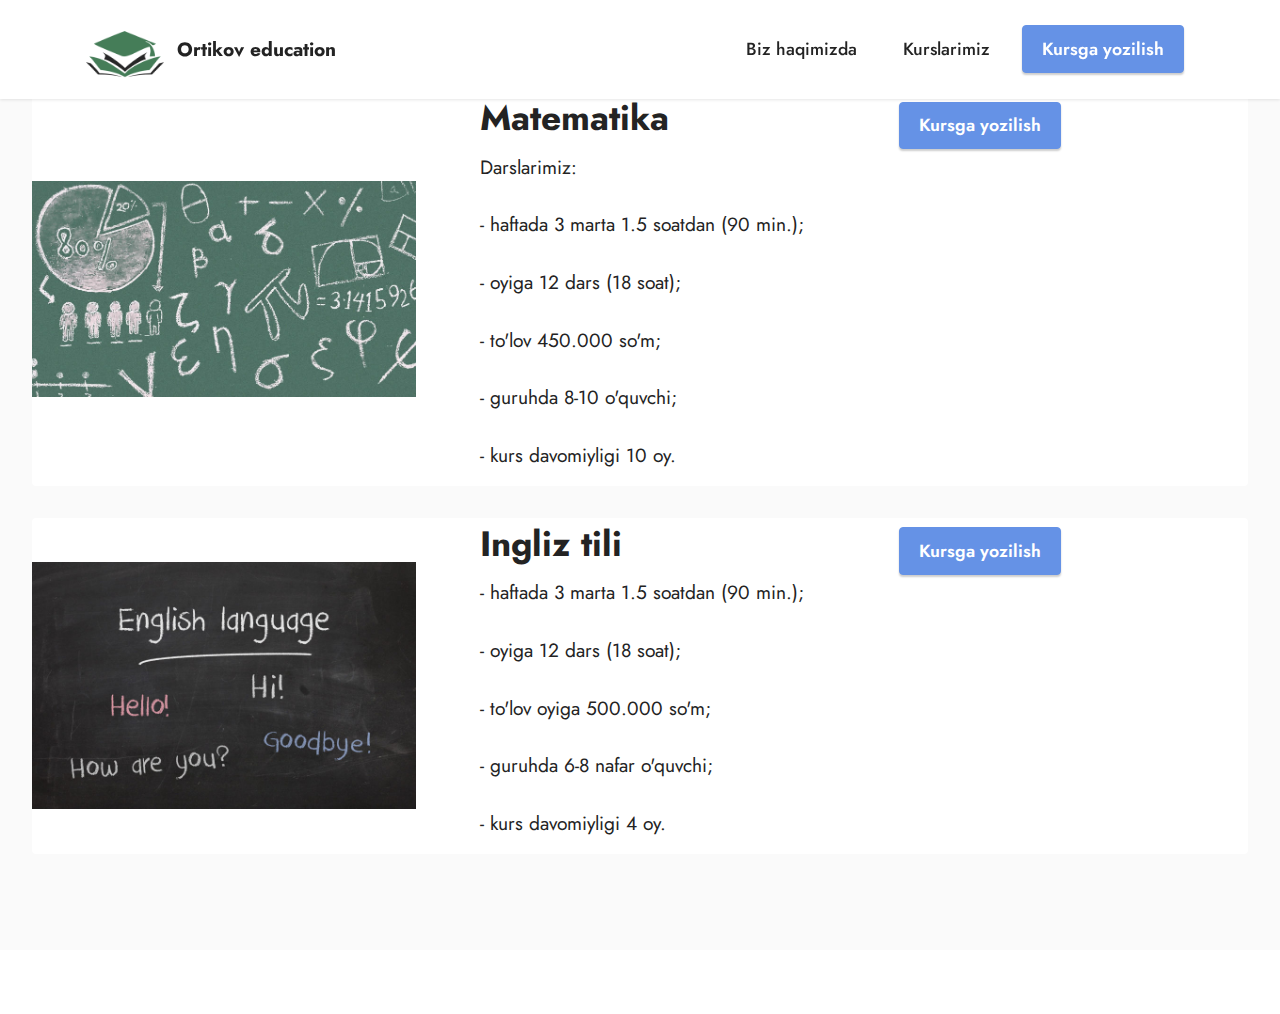
==== commit 48462b4e: "changed all file" ====
--- a/page1.html
+++ b/page1.html
@@ -45,7 +45,7 @@
                         <img src="assets/images/ortiqov-2-96x96.png" alt="Mobirise Website Builder" style="height: 4.9rem;">
                     </a>
                 </span>
-                <span class="navbar-caption-wrap"><a class="navbar-caption text-black text-primary display-7" href="index.html">Ortiqov Education</a></span>
+                <span class="navbar-caption-wrap"><a class="navbar-caption text-black text-primary display-7" href="index.html">Ortikov education</a></span>
             </div>
             <button class="navbar-toggler" type="button" data-toggle="collapse" data-bs-toggle="collapse" data-target="#navbarSupportedContent" data-bs-target="#navbarSupportedContent" aria-controls="navbarNavAltMarkup" aria-expanded="false" aria-label="Toggle navigation">
                 <div class="hamburger">
